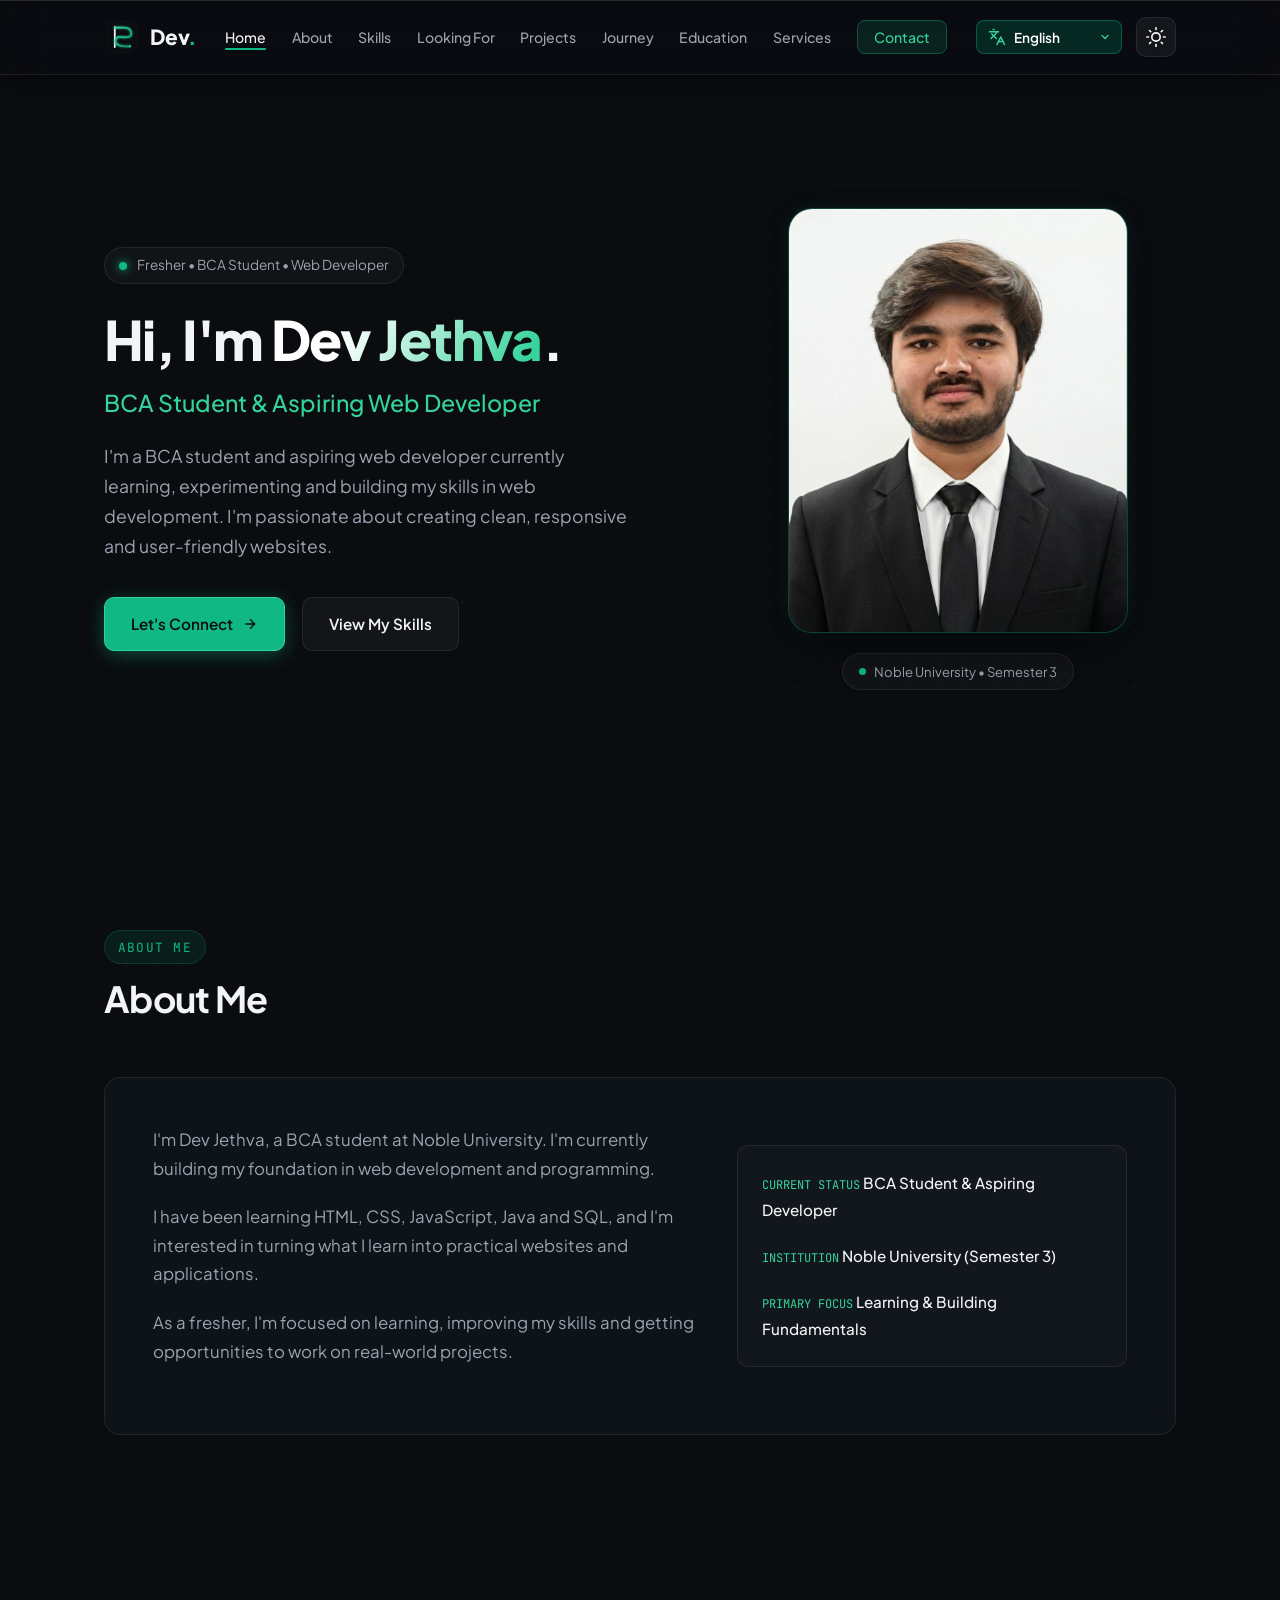
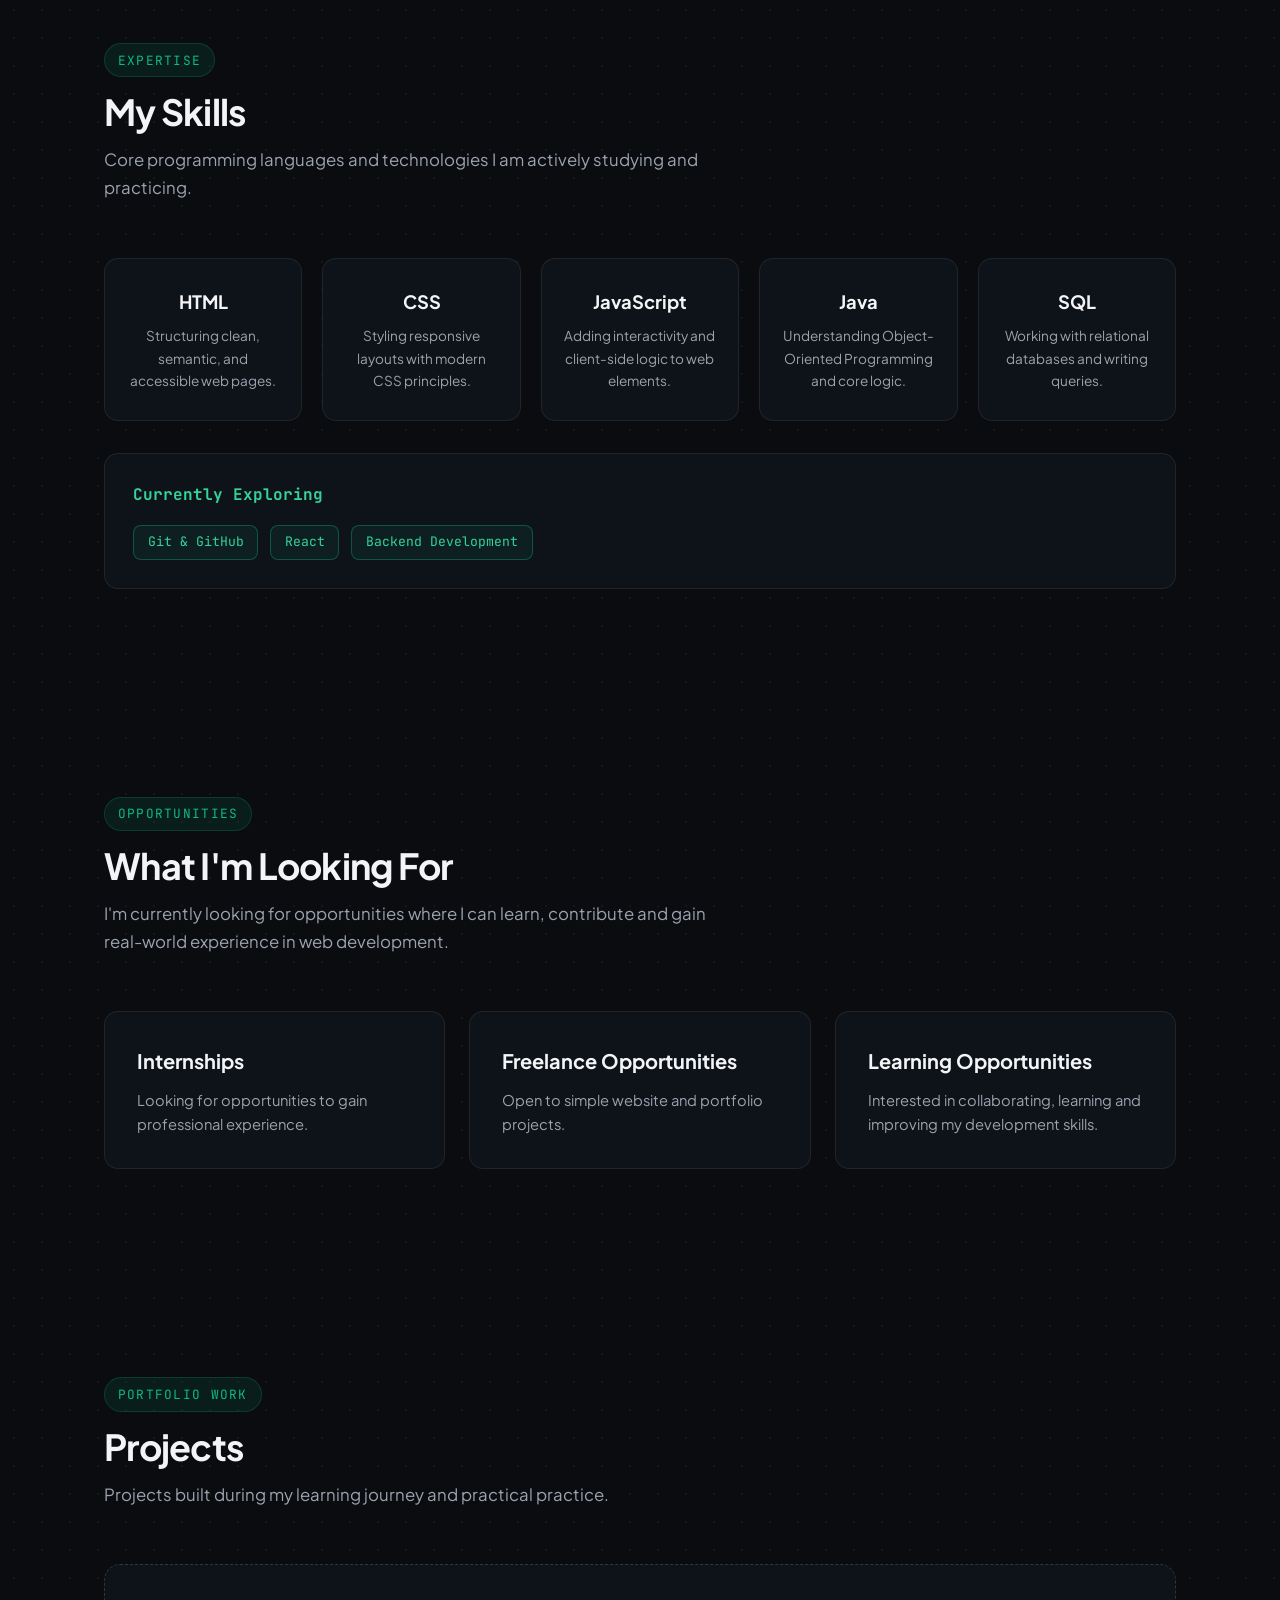
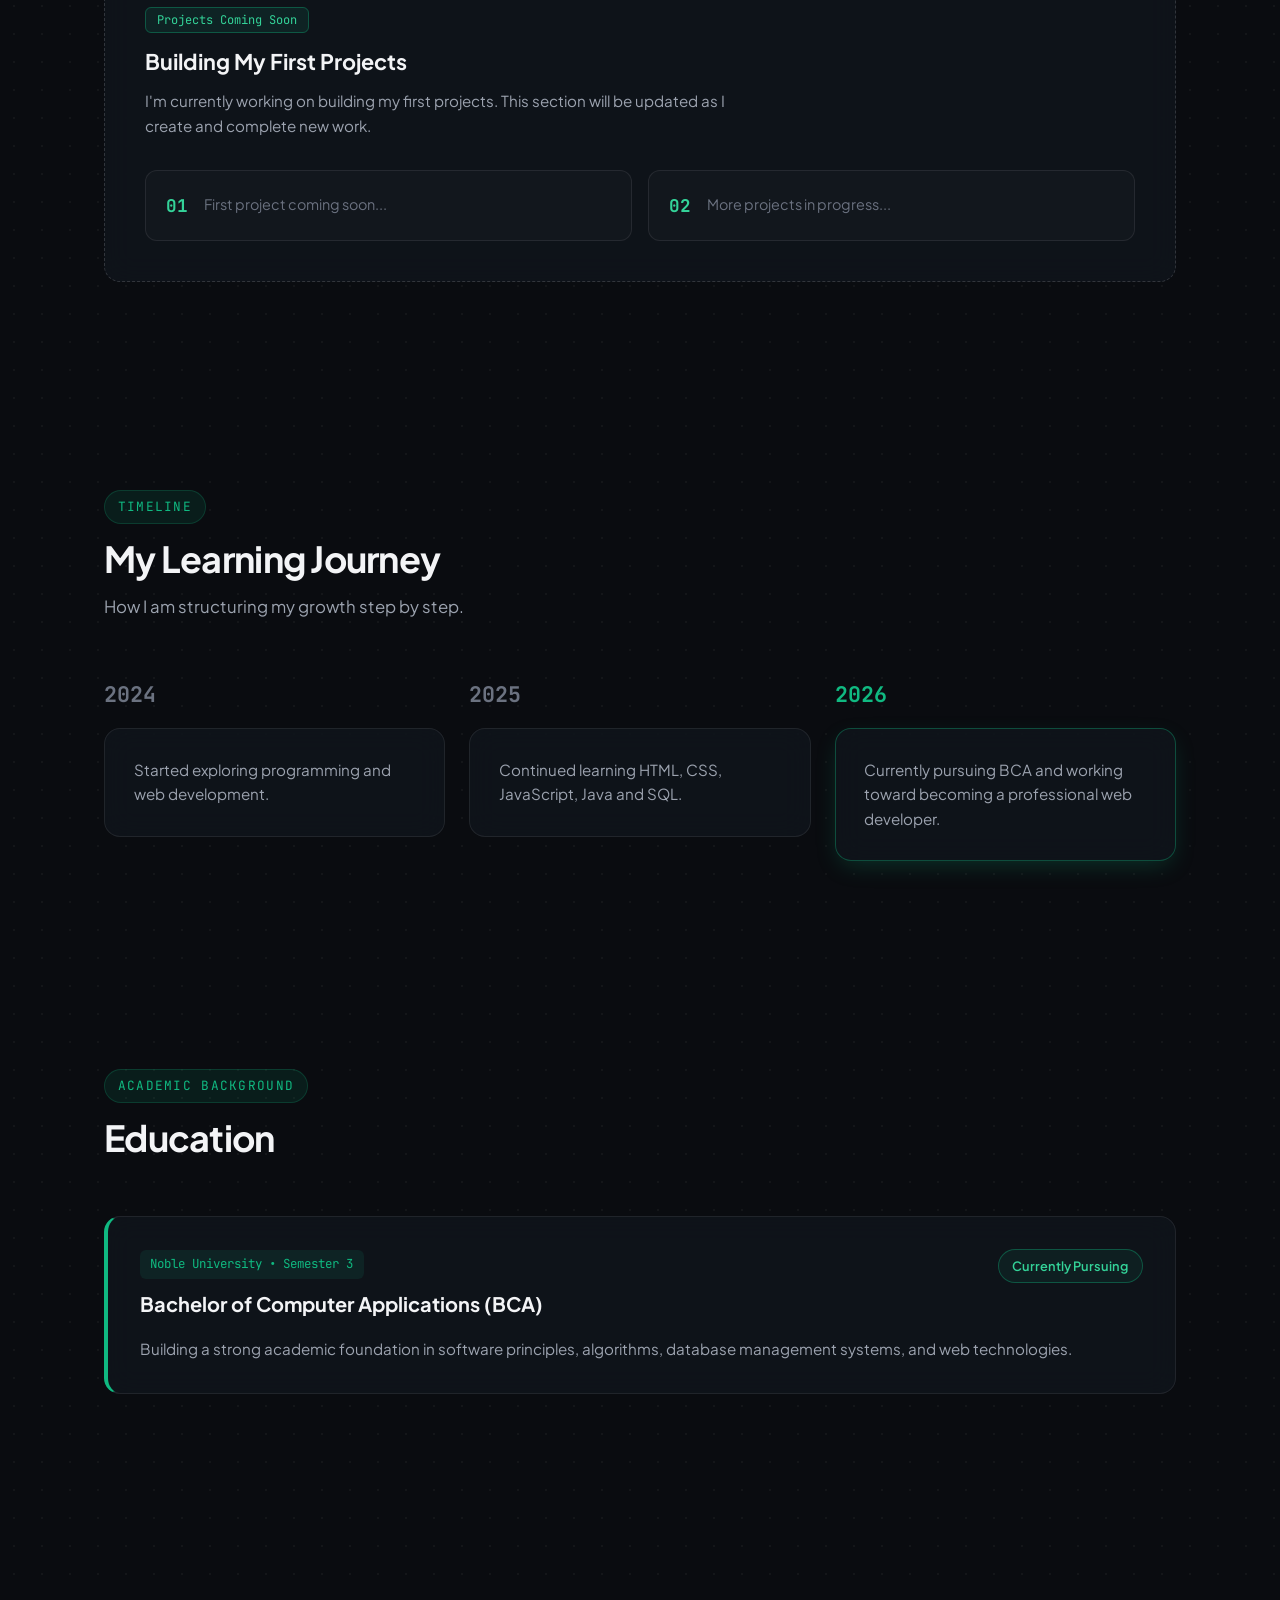
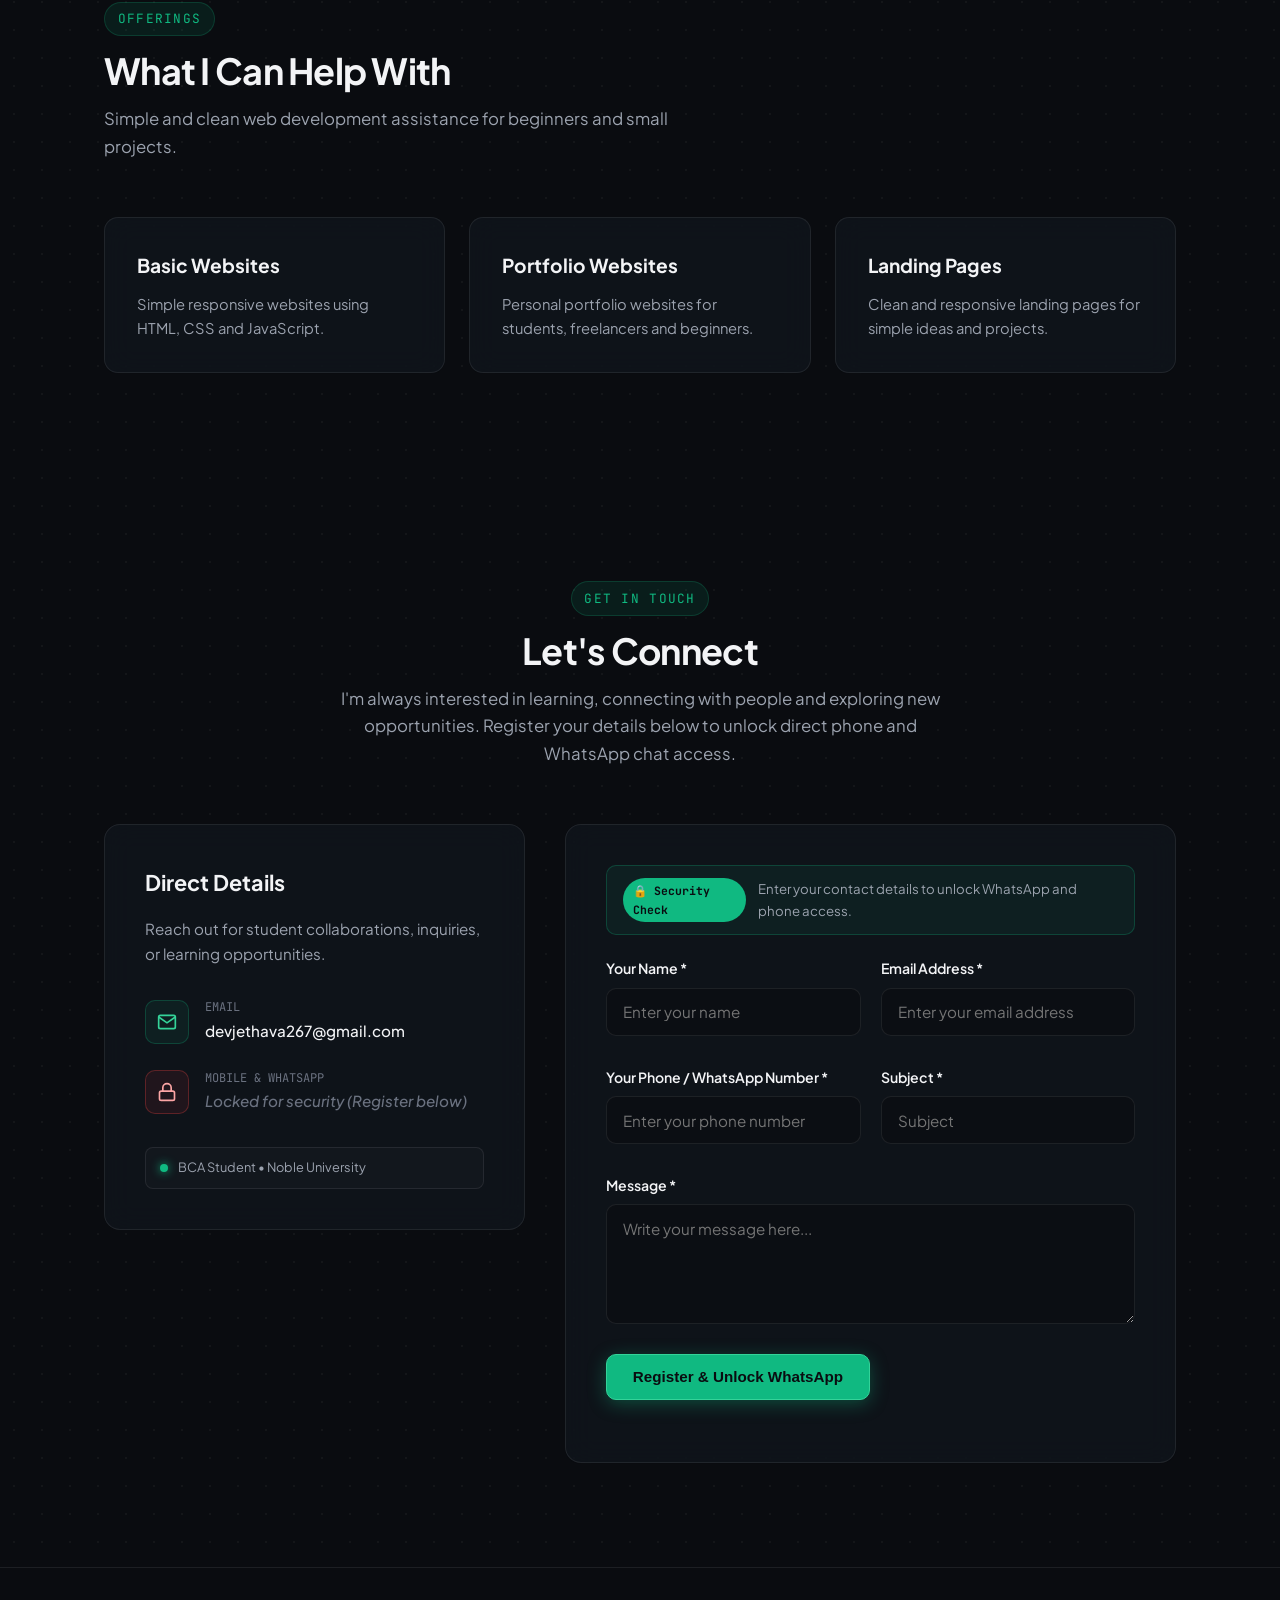
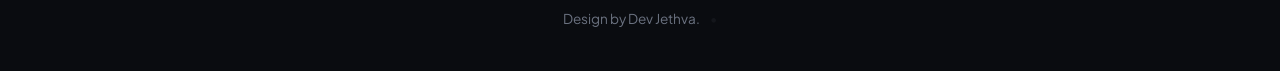
==== Personal_Portfolio/index.html @ 9036ebfb "Update index.html" ====
<!DOCTYPE html>
<html lang="en">

<head>
  <!-- Basic page settings and responsive mobile viewport -->
  <meta charset="UTF-8" />
  <meta name="viewport" content="width=device-width, initial-scale=1.0, viewport-fit=cover" />
  <title>Dev Jethva — BCA Student &amp; Aspiring Web Developer</title>
  <meta name="description" content="Portfolio of Dev Jethva, a BCA student and aspiring web developer currently learning and building modern web solutions." />

  <!-- Google Fonts setup -->
  <link rel="preconnect" href="https://fonts.googleapis.com" />
  <link rel="preconnect" href="https://fonts.gstatic.com" crossorigin />
  <link
    href="https://fonts.googleapis.com/css2?family=Plus+Jakarta+Sans:wght@300;400;500;600;700;800&family=JetBrains+Mono:wght@400;500&display=swap"
    rel="stylesheet" />

  <!-- Link to the main stylesheet -->
  <link rel="stylesheet" href="style.css" />
</head>

<body>

  <!-- Top scroll depth reading progress bar -->
  <div class="scroll-progress-bar"></div>

  <!-- Ambient background glow spheres -->
  <div class="glow-sphere glow-1" aria-hidden="true"></div>
  <div class="glow-sphere glow-2" aria-hidden="true"></div>

  <!-- =========================================================================
       NAVIGATION BAR
       ========================================================================= -->
  <header class="header" id="header">
    <div class="container nav-container">

      <!-- Brand Logo -->
      <a href="#hero" class="logo" aria-label="Dev Jethva Portfolio Home">
        <svg class="brand-logo-svg" width="36" height="36" viewBox="0 0 100 100" fill="none"
          xmlns="http://www.w3.org/2000/svg">
          <defs>
            <linearGradient id="neonEmerald1" x1="0%" y1="0%" x2="100%" y2="100%">
              <stop offset="0%" stop-color="#34D399" />
              <stop offset="100%" stop-color="#059669" />
            </linearGradient>
            <filter id="glow1" x="-20%" y="-20%" width="140%" height="140%">
              <feGaussianBlur stdDeviation="3" result="blur" />
              <feComposite in="SourceGraphic" in2="blur" operator="over" />
            </filter>
          </defs>
          <rect x="8" y="8" width="84" height="84" rx="20" fill="#0A0C10" stroke="rgba(255,255,255,0.06)"
            stroke-width="1.5" />
          <path d="M30 22V78" stroke="#F3F4F6" stroke-width="5" stroke-linecap="round" />
          <path d="M30 24H56C72 24 76 34 76 42C76 50 68 52 48 50C36 48 32 54 32 62C32 70 42 76 60 76H72"
            stroke="url(#neonEmerald1)" stroke-width="5" stroke-linecap="round" stroke-linejoin="round"
            filter="url(#glow1)" />
          <circle cx="72" cy="76" r="3" fill="#34D399" />
        </svg>
        <span class="logo-name">Dev<span class="dot">.</span></span>
      </a>

      <!-- Desktop & Mobile Navigation Links (Ordered to match page flow) -->
      <nav class="nav-menu" id="nav-menu" aria-label="Main Navigation">
        <ul class="nav-list">
          <li><a href="#hero" class="nav-link active" data-i18n="nav_home">Home</a></li>
          <li><a href="#about" class="nav-link" data-i18n="nav_about">About</a></li>
          <li><a href="#skills" class="nav-link" data-i18n="nav_skills">Skills</a></li>
          <li><a href="#looking" class="nav-link" data-i18n="nav_looking">Looking For</a></li>
          <li><a href="#projects" class="nav-link" data-i18n="nav_projects">Projects</a></li>
          <li><a href="#journey" class="nav-link" data-i18n="nav_journey">Journey</a></li>
          <li><a href="#education" class="nav-link" data-i18n="nav_education">Education</a></li>
          <li><a href="#services" class="nav-link" data-i18n="nav_services">Services</a></li>
          <li><a href="#contact" class="nav-link nav-link-cta" data-i18n="nav_contact">Contact</a></li>
        </ul>
      </nav>

      <!-- Right Action Controls (Language Selector, Theme Toggle, Mobile Hamburger) -->
      <div class="nav-actions">
        <div class="lang-selector-wrap">
          <span class="lang-icon" aria-hidden="true">
            <svg width="18" height="18" viewBox="0 0 24 24" fill="none" stroke="currentColor" stroke-width="2" stroke-linecap="round" stroke-linejoin="round">
              <path d="m5 8 6 6"></path>
              <path d="m4 14 6-6 2-3"></path>
              <path d="M2 5h12"></path>
              <path d="M7 2h1"></path>
              <path d="m22 22-5-10-5 10"></path>
              <path d="M14 18h6"></path>
            </svg>
          </span>
          <select id="lang-select" class="lang-dropdown" aria-label="Select Language">
            <option value="en" selected>English</option>
            <option value="hi">हिन्दी (HI)</option>
            <option value="gu">ગુજરાતી (GU)</option>
          </select>
        </div>

        <button id="theme-toggle" class="theme-toggle-btn" aria-label="Toggle light and dark theme">
          <svg class="sun-icon" width="20" height="20" viewBox="0 0 24 24" fill="none" stroke="currentColor"
            stroke-width="2" stroke-linecap="round" stroke-linejoin="round">
            <circle cx="12" cy="12" r="5"></circle>
            <line x1="12" y1="1" x2="12" y2="3"></line>
            <line x1="12" y1="21" x2="12" y2="23"></line>
            <line x1="4.22" y1="4.22" x2="5.64" y2="5.64"></line>
            <line x1="18.36" y1="18.36" x2="19.78" y2="19.78"></line>
            <line x1="1" y1="12" x2="3" y2="12"></line>
            <line x1="21" y1="12" x2="23" y2="12"></line>
            <line x1="4.22" y1="19.78" x2="5.64" y2="18.36"></line>
            <line x1="18.36" y1="5.64" x2="19.78" y2="4.22"></line>
          </svg>
          <svg class="moon-icon" width="20" height="20" viewBox="0 0 24 24" fill="none" stroke="currentColor"
            stroke-width="2" stroke-linecap="round" stroke-linejoin="round">
            <path d="M21 12.79A9 9 0 1 1 11.21 3 7 7 0 0 0 21 12.79z"></path>
          </svg>
        </button>

        <button class="hamburger" id="hamburger" aria-label="Toggle navigation menu" aria-expanded="false">
          <span class="bar"></span>
          <span class="bar"></span>
          <span class="bar"></span>
        </button>
      </div>

    </div>
  </header>

  <main>
    <!-- =======================================================================
         HERO SECTION
         ======================================================================= -->
    <section class="hero section" id="hero">
      <div class="container hero-grid">

        <div class="hero-content reveal">
          <div class="badge">
            <span class="badge-dot"></span> <span data-i18n="hero_badge">Fresher • BCA Student • Web Developer</span>
          </div>

          <h1 class="hero-title">
            <span data-i18n="hero_hi">Hi, I'm</span> <span class="gradient-text">Dev Jethva</span>.
          </h1>
          <h2 class="hero-subtitle" data-i18n="hero_subtitle">BCA Student &amp; Aspiring Web Developer</h2>
          <p class="hero-description" data-i18n="hero_desc">
            I'm a BCA student and aspiring web developer currently learning, experimenting and building my skills in web development. I'm passionate about creating clean, responsive and user-friendly websites.
          </p>

          <div class="hero-actions">
            <a href="#contact" class="btn btn-primary">
              <span data-i18n="hero_btn_connect">Let's Connect</span>
              <svg width="16" height="16" viewBox="0 0 24 24" fill="none" stroke="currentColor" stroke-width="2"
                aria-hidden="true">
                <path d="M5 12h14M12 5l7 7-7 7" />
              </svg>
            </a>
            <a href="#skills" class="btn btn-secondary" data-i18n="hero_btn_skills">View My Skills</a>
          </div>
        </div>

        <!-- Real Profile Photo Card -->
        <div class="hero-visual reveal">
          <div class="photo-placeholder-wrapper">
            <div class="photo-card">
              <img src="assets/profile_pic.jpg" alt="Dev Jethva Profile Photo" class="user-photo" />
              <div class="photo-overlay" aria-hidden="true"></div>
              <div class="corner-accents" aria-hidden="true">
                <span class="corner tl"></span>
                <span class="corner tr"></span>
                <span class="corner bl"></span>
                <span class="corner br"></span>
              </div>
            </div>

            <div class="status-chip">
              <span class="chip-dot"></span> <span data-i18n="hero_chip">Noble University • Semester 3</span>
            </div>
          </div>
        </div>

      </div>
    </section>

    <!-- =======================================================================
         ABOUT SECTION
         ======================================================================= -->
    <section class="about section" id="about">
      <div class="container">
        <div class="section-header reveal">
          <span class="section-tag" data-i18n="about_tag">About Me</span>
          <h2 class="section-title" data-i18n="about_title">About Me</h2>
        </div>

        <div class="about-card glass-panel reveal">
          <div class="about-text">
            <p data-i18n="about_p1">
              I'm Dev Jethva, a BCA student at <strong>Noble University</strong>. I'm currently building my foundation in web development and programming.
            </p>
            <p data-i18n="about_p2">
              I have been learning HTML, CSS, JavaScript, Java and SQL, and I'm interested in turning what I learn into practical websites and applications.
            </p>
            <p data-i18n="about_p3">
              As a fresher, I'm focused on learning, improving my skills and getting opportunities to work on real-world projects.
            </p>
          </div>

          <div class="about-meta">
            <div class="meta-item">
              <span class="meta-label" data-i18n="meta_status">Current Status</span>
              <span class="meta-value" data-i18n="meta_status_val">BCA Student &amp; Aspiring Developer</span>
            </div>
            <div class="meta-item">
              <span class="meta-label" data-i18n="meta_institution">Institution</span>
              <span class="meta-value">Noble University (Semester 3)</span>
            </div>
            <div class="meta-item">
              <span class="meta-label" data-i18n="meta_focus">Primary Focus</span>
              <span class="meta-value" data-i18n="meta_focus_val">Learning &amp; Building Fundamentals</span>
            </div>
          </div>
        </div>
      </div>
    </section>

    <!-- =======================================================================
         SKILLS SECTION
         ======================================================================= -->
    <section class="skills section" id="skills">
      <div class="container">
        <div class="section-header reveal">
          <span class="section-tag" data-i18n="skills_tag">Expertise</span>
          <h2 class="section-title" data-i18n="skills_title">My Skills</h2>
          <p class="section-subtitle" data-i18n="skills_subtitle">Core programming languages and technologies I am actively studying and practicing.</p>
        </div>

        <div class="skills-grid">
          <div class="skill-card glass-panel reveal">
            <h3 class="skill-name">HTML</h3>
            <p class="skill-desc" data-i18n="skill_html_desc">Structuring clean, semantic, and accessible web pages.</p>
          </div>

          <div class="skill-card glass-panel reveal">
            <h3 class="skill-name">CSS</h3>
            <p class="skill-desc" data-i18n="skill_css_desc">Styling responsive layouts with modern CSS principles.</p>
          </div>

          <div class="skill-card glass-panel reveal">
            <h3 class="skill-name">JavaScript</h3>
            <p class="skill-desc" data-i18n="skill_js_desc">Adding interactivity and client-side logic to web elements.</p>
          </div>

          <div class="skill-card glass-panel reveal">
            <h3 class="skill-name">Java</h3>
            <p class="skill-desc" data-i18n="skill_java_desc">Understanding Object-Oriented Programming and core logic.</p>
          </div>

          <div class="skill-card glass-panel reveal">
            <h3 class="skill-name">SQL</h3>
            <p class="skill-desc" data-i18n="skill_sql_desc">Working with relational databases and writing queries.</p>
          </div>
        </div>

        <div class="exploring-box glass-panel reveal">
          <h3 class="exploring-title" data-i18n="exploring_title">Currently Exploring</h3>
          <div class="exploring-tags">
            <span class="exploring-tag">Git &amp; GitHub</span>
            <span class="exploring-tag">React</span>
            <span class="exploring-tag" data-i18n="tag_backend">Backend Development</span>
          </div>
        </div>
      </div>
    </section>

    <!-- =======================================================================
         WHAT I'M LOOKING FOR SECTION
         ======================================================================= -->
    <section class="looking section" id="looking">
      <div class="container">
        <div class="section-header reveal">
          <span class="section-tag" data-i18n="looking_tag">Opportunities</span>
          <h2 class="section-title" data-i18n="looking_title">What I'm Looking For</h2>
          <p class="section-subtitle" data-i18n="looking_subtitle">I'm currently looking for opportunities where I can learn, contribute and gain real-world experience in web development.</p>
        </div>

        <div class="looking-grid">
          <div class="looking-card glass-panel reveal">
            <h3 class="looking-card-title" data-i18n="look1_title">Internships</h3>
            <p class="looking-card-desc" data-i18n="look1_desc">Looking for opportunities to gain professional experience.</p>
          </div>

          <div class="looking-card glass-panel reveal">
            <h3 class="looking-card-title" data-i18n="look2_title">Freelance Opportunities</h3>
            <p class="looking-card-desc" data-i18n="look2_desc">Open to simple website and portfolio projects.</p>
          </div>

          <div class="looking-card glass-panel reveal">
            <h3 class="looking-card-title" data-i18n="look3_title">Learning Opportunities</h3>
            <p class="looking-card-desc" data-i18n="look3_desc">Interested in collaborating, learning and improving my development skills.</p>
          </div>
        </div>
      </div>
    </section>

    <!-- =======================================================================
         PROJECTS SECTION (Dynamic Container + Empty State)
         ======================================================================= -->
    <section class="projects section" id="projects">
      <div class="container">
        <div class="section-header reveal">
          <span class="section-tag" data-i18n="projects_tag">Portfolio Work</span>
          <h2 class="section-title" data-i18n="projects_title">Projects</h2>
          <p class="section-subtitle" data-i18n="projects_subtitle">Projects built during my learning journey and practical practice.</p>
        </div>

        <!-- Dynamic container where admin-added projects will be injected automatically -->
        <div id="dynamic-projects-container" class="projects-grid"></div>

        <!-- Default attractive empty state when no projects are added yet -->
        <div id="projects-empty-state" class="empty-state-wrapper glass-panel reveal">
          <div class="empty-state-header">
            <span class="empty-badge" data-i18n="empty_badge">Projects Coming Soon</span>
            <h3 class="empty-title" data-i18n="empty_title">Building My First Projects</h3>
            <p class="empty-desc" data-i18n="empty_desc">
              I'm currently working on building my first projects. This section will be updated as I create and complete new work.
            </p>
          </div>

          <div class="empty-timeline-preview">
            <div class="empty-preview-card">
              <span class="preview-num">01</span>
              <span class="preview-text" data-i18n="preview_1">First project coming soon...</span>
            </div>
            <div class="empty-preview-card">
              <span class="preview-num">02</span>
              <span class="preview-text" data-i18n="preview_2">More projects in progress...</span>
            </div>
          </div>
        </div>
      </div>
    </section>

    <!-- =======================================================================
         LEARNING JOURNEY SECTION
         ======================================================================= -->
    <section class="journey section" id="journey">
      <div class="container">
        <div class="section-header reveal">
          <span class="section-tag" data-i18n="journey_tag">Timeline</span>
          <h2 class="section-title" data-i18n="journey_title">My Learning Journey</h2>
          <p class="section-subtitle" data-i18n="journey_subtitle">How I am structuring my growth step by step.</p>
        </div>

        <div class="journey-timeline">
          <div class="journey-step reveal">
            <div class="step-marker">
              <span class="step-year">2024</span>
            </div>
            <div class="step-content glass-panel">
              <p class="step-desc" data-i18n="j2024">Started exploring programming and web development.</p>
            </div>
          </div>

          <div class="journey-step reveal">
            <div class="step-marker">
              <span class="step-year">2025</span>
            </div>
            <div class="step-content glass-panel">
              <p class="step-desc" data-i18n="j2025">Continued learning HTML, CSS, JavaScript, Java and SQL.</p>
            </div>
          </div>

          <div class="journey-step reveal">
            <div class="step-marker active">
              <span class="step-year">2026</span>
            </div>
            <div class="step-content glass-panel active-step">
              <p class="step-desc" data-i18n="j2026">Currently pursuing BCA and working toward becoming a professional web developer.</p>
            </div>
          </div>
        </div>
      </div>
    </section>

    <!-- =======================================================================
         EDUCATION SECTION
         ======================================================================= -->
    <section class="education section" id="education">
      <div class="container">
        <div class="section-header reveal">
          <span class="section-tag" data-i18n="edu_tag">Academic Background</span>
          <h2 class="section-title" data-i18n="edu_title">Education</h2>
        </div>

        <div class="education-card glass-panel reveal">
          <div class="edu-top">
            <div>
              <span class="edu-term-tag" data-i18n="edu_term">Noble University &bull; Semester 3</span>
              <h3 class="edu-degree">Bachelor of Computer Applications (BCA)</h3>
            </div>
            <div class="edu-badge" data-i18n="edu_badge">Currently Pursuing</div>
          </div>
          <p class="edu-description" data-i18n="edu_desc">
            Building a strong academic foundation in software principles, algorithms, database management systems, and web technologies.
          </p>
        </div>
      </div>
    </section>

    <!-- =======================================================================
         SERVICES SECTION (What I Can Help With)
         ======================================================================= -->
    <section class="services section" id="services">
      <div class="container">
        <div class="section-header reveal">
          <span class="section-tag" data-i18n="services_tag">Offerings</span>
          <h2 class="section-title" data-i18n="services_title">What I Can Help With</h2>
          <p class="section-subtitle" data-i18n="services_subtitle">Simple and clean web development assistance for beginners and small projects.</p>
        </div>

        <div class="services-grid">
          <div class="service-card glass-panel reveal">
            <h3 class="service-title" data-i18n="serv1_title">Basic Websites</h3>
            <p class="service-desc" data-i18n="serv1_desc">Simple responsive websites using HTML, CSS and JavaScript.</p>
          </div>

          <div class="service-card glass-panel reveal">
            <h3 class="service-title" data-i18n="serv2_title">Portfolio Websites</h3>
            <p class="service-desc" data-i18n="serv2_desc">Personal portfolio websites for students, freelancers and beginners.</p>
          </div>

          <div class="service-card glass-panel reveal">
            <h3 class="service-title" data-i18n="serv3_title">Landing Pages</h3>
            <p class="service-desc" data-i18n="serv3_desc">Clean and responsive landing pages for simple ideas and projects.</p>
          </div>
        </div>
      </div>
    </section>

    <!-- =======================================================================
         CONTACT SECTION (Security Gate + WhatsApp Unlock)
         ======================================================================= -->
    <section class="contact section" id="contact">
      <div class="container">

        <div class="section-header text-center reveal">
          <span class="section-tag" data-i18n="contact_tag">Get In Touch</span>
          <h2 class="section-title" data-i18n="contact_title">Let's Connect</h2>
          <p class="section-subtitle center-sub" data-i18n="contact_subtitle">
            I'm always interested in learning, connecting with people and exploring new opportunities. Register your details below to unlock direct phone and WhatsApp chat access.
          </p>
        </div>

        <div class="contact-grid">

          <!-- Left Info Card -->
          <div class="contact-info-card glass-panel reveal">
            <h3 class="info-title" data-i18n="inquiry_title">Direct Details</h3>
            <p class="info-desc" data-i18n="inquiry_desc">
              Reach out for student collaborations, inquiries, or learning opportunities.
            </p>

            <div class="info-items">
              <div class="info-item">
                <div class="info-icon">
                  <svg width="20" height="20" viewBox="0 0 24 24" fill="none" stroke="currentColor" stroke-width="2">
                    <path d="M4 4h16c1.1 0 2 .9 2 2v12c0 1.1-.9 2-2 2H4c-1.1 0-2-.9-2-2V6c0-1.1.9-2 2-2z"></path>
                    <polyline points="22,6 12,13 2,6"></polyline>
                  </svg>
                </div>
                <div>
                  <span class="info-label" data-i18n="lbl_email_heading">Email</span>
                  <a href="https://mail.google.com/mail/?view=cm&fs=1&to=devjethava267@gmail.com&su=Portfolio%20Inquiry"
                    target="_blank" rel="noopener noreferrer" class="info-value">
                    devjethava267@gmail.com
                  </a>
                </div>
              </div>

              <div class="info-item" id="phone-locked-item">
                <div class="info-icon security-icon">
                  <svg width="20" height="20" viewBox="0 0 24 24" fill="none" stroke="currentColor" stroke-width="2"
                    aria-hidden="true">
                    <rect x="3" y="11" width="18" height="11" rx="2" ry="2"></rect>
                    <path d="M7 11V7a5 5 0 0 1 10 0v4"></path>
                  </svg>
                </div>
                <div>
                  <span class="info-label" data-i18n="lbl_mobile_wa">Mobile &amp; WhatsApp</span>
                  <span class="info-value security-locked-text" id="phone-display-val" data-i18n="val_locked_msg">
                    Locked for security (Register below)
                  </span>
                </div>
              </div>
            </div>

            <div class="status-note">
              <span class="badge-dot"></span> <span data-i18n="status_note">BCA Student • Noble University</span>
            </div>
          </div>

          <!-- Right Security Gate Form -->
          <div class="contact-form-wrapper glass-panel reveal">
            <form id="contact-form" class="contact-form" novalidate>
              <div class="security-banner">
                <span class="lock-pill" data-i18n="banner_lock">🔒 Security Check</span>
                <span data-i18n="banner_desc">Enter your contact details to unlock WhatsApp and phone access.</span>
              </div>

              <div class="form-row">
                <div class="form-group">
                  <label for="name" class="form-label" data-i18n="lbl_name">Your Name *</label>
                  <input type="text" id="name" name="name" class="form-input" placeholder="Enter your name" required />
                  <span class="error-msg" id="name-error"></span>
                </div>

                <div class="form-group">
                  <label for="email" class="form-label" data-i18n="lbl_email">Email Address *</label>
                  <input type="email" id="email" name="email" class="form-input" placeholder="Enter your email address"
                    required />
                  <span class="error-msg" id="email-error"></span>
                </div>
              </div>

              <div class="form-row">
                <div class="form-group">
                  <label for="phone" class="form-label" data-i18n="lbl_phone">Your Phone / WhatsApp Number *</label>
                  <input type="tel" id="phone" name="phone" class="form-input" placeholder="Enter your phone number"
                    required />
                  <span class="error-msg" id="phone-error"></span>
                </div>

                <div class="form-group">
                  <label for="subject" class="form-label" data-i18n="lbl_subject">Subject *</label>
                  <input type="text" id="subject" name="subject" class="form-input" placeholder="Subject" required />
                  <span class="error-msg" id="subject-error"></span>
                </div>
              </div>

              <div class="form-group">
                <label for="message" class="form-label" data-i18n="lbl_message">Message *</label>
                <textarea id="message" name="message" rows="4" class="form-input form-textarea"
                  placeholder="Write your message here..." required></textarea>
                <span class="error-msg" id="message-error"></span>
              </div>

              <div class="contact-action-buttons">
                <button type="submit" id="submit-btn" class="btn btn-primary btn-submit">
                  <span class="btn-text" data-i18n="btn_submit_unlock">Register &amp; Unlock WhatsApp</span>
                </button>
              </div>

              <div id="form-feedback" class="form-feedback" aria-live="polite"></div>
            </form>

            <!-- Unlocked Success Card Container -->
            <div id="unlocked-contact-box" class="unlocked-card" style="display: none;">
              <div class="unlocked-badge">
                <svg width="20" height="20" viewBox="0 0 24 24" fill="none" stroke="currentColor" stroke-width="2">
                  <path d="M22 11.08V12a10 10 0 1 1-5.93-9.14"></path>
                  <polyline points="22 4 12 14.01 9 11.01"></polyline>
                </svg>
                <span data-i18n="unlocked_access_badge">Access Granted</span>
              </div>
              <h3 data-i18n="unlocked_heading">You're Registered!</h3>
              <p data-i18n="unlocked_desc">Your inquiry is recorded. You can now connect directly with Dev Jethva:</p>

              <div class="unlocked-phone-display">
                <span class="phone-tag" data-i18n="unlocked_phone_tag">Direct Call:</span>
                <a href="tel:+919408031778" class="phone-link">+91 94080 31778</a>
              </div>

              <a id="whatsapp-direct-btn" href="#" target="_blank" rel="noopener noreferrer" class="btn-whatsapp">
                <svg width="22" height="22" viewBox="0 0 24 24" fill="currentColor">
                  <path
                    d="M12.031 6.172c-3.181 0-5.767 2.586-5.768 5.766-.001 1.298.38 2.27 1.019 3.287l-.582 2.128 2.182-.573c.978.58 1.911.928 3.145.929 3.178 0 5.767-2.587 5.768-5.766.001-3.187-2.575-5.77-5.764-5.771zm3.392 8.244c-.144.405-.837.774-1.17.824-.299.045-.677.063-1.092-.069-.252-.08-.575-.187-.988-.365-1.739-.751-2.874-2.502-2.961-2.617-.087-.116-.708-.94-.708-1.793s.448-1.273.607-1.446c.159-.173.346-.217.462-.217l.332.006c.106.005.249-.04.39.298.144.347.491 1.2.534 1.287.043.087.072.188.014.304-.058.116-.087.188-.173.289l-.26.304c-.087.086-.177.18-.076.354.101.174.449.741.964 1.201.662.591 1.221.774 1.394.86s.275.072.376-.044c.101-.116.433-.506.549-.68.116-.173.231-.145.39-.087s1.011.477 1.184.564.289.13.332.202c.045.072.045.419-.099.824zm-3.423-10.416c-4.406 0-7.994 3.587-7.995 7.996 0 1.411.369 2.788 1.069 4.004l-1.082 3.996 4.088-1.072c1.17.637 2.49 0.972 3.916.973 4.408 0 7.996-3.587 7.996-7.998 0-4.409-3.589-7.999-7.992-7.999z" />
                </svg>
                <span data-i18n="unlocked_btn_wa">WhatsApp Me</span>
              </a>
            </div>

          </div>

        </div>
      </div>
    </section>
  </main>

  <!-- Footer with centered minimalist design style -->
  <footer class="footer">
    <div class="container footer-content-centered">
      <p class="copyright">
        Design by Dev Jethva. <a href="/admin" style="color: inherit; text-decoration: none; opacity: 0.1; margin-left: 8px;" aria-label="Admin Panel">•</a>
      </p>
    </div>
  </footer>

  <!-- Main script file -->
  <script src="script.js"></script>
</body>

</html>
---- Personal_Portfolio/style.css ----
/* ==========================================================================
   CSS ROOT VARIABLES (DARK THEME DEFAULT)
   ========================================================================== */
:root {
  --bg-main: #0a0c10;
  --bg-secondary: #0e1217;
  --bg-card: rgba(18, 24, 32, 0.65);
  --bg-card-hover: rgba(26, 34, 46, 0.85);

  --header-bg: rgba(10, 12, 16, 0.4);
  --header-bg-elevated: rgba(10, 12, 16, 0.65);
  --header-border: rgba(255, 255, 255, 0.08);
  --header-border-elevated: rgba(255, 255, 255, 0.14);
  --header-highlight: inset 0 1px 0 rgba(255, 255, 255, 0.12);
  --header-shadow: 0 12px 32px -8px rgba(0, 0, 0, 0.5);

  --accent-primary: #10b981;
  --accent-bright: #34d399;
  --accent-glow: rgba(16, 185, 129, 0.25);
  --accent-border: rgba(16, 185, 129, 0.35);

  --color-error: #ef4444;
  --color-success: #10b981;

  --text-primary: #f3f4f6;
  --text-secondary: #9ca3af;
  --text-muted: #6b7280;

  --border-subtle: rgba(255, 255, 255, 0.08);
  --border-card: rgba(255, 255, 255, 0.05);

  --input-bg: rgba(10, 13, 18, 0.7);
  --input-bg-focus: rgba(14, 18, 24, 0.9);

  --font-main: 'Plus Jakarta Sans', system-ui, -apple-system, sans-serif;
  --font-mono: 'JetBrains Mono', monospace;

  --container-width: 1120px;
  --transition-fast: 0.2s ease;
  --transition-normal: 0.3s cubic-bezier(0.16, 1, 0.3, 1);
}

/* ==========================================================================
   LIGHT THEME OVERRIDES
   ========================================================================== */
[data-theme="light"] {
  --bg-main: #f8fafc;
  --bg-secondary: #f1f5f9;
  --bg-card: rgba(255, 255, 255, 0.82);
  --bg-card-hover: rgba(255, 255, 255, 0.96);

  --header-bg: rgba(248, 250, 252, 0.55);
  --header-bg-elevated: rgba(248, 250, 252, 0.75);
  --header-border: rgba(15, 23, 42, 0.06);
  --header-border-elevated: rgba(15, 23, 42, 0.12);
  --header-highlight: inset 0 1px 0 rgba(255, 255, 255, 0.85);
  --header-shadow: 0 10px 30px -10px rgba(15, 23, 42, 0.08);

  --accent-primary: #059669;
  --accent-bright: #10b981;
  --accent-glow: rgba(5, 150, 105, 0.2);
  --accent-border: rgba(5, 150, 105, 0.35);

  --text-primary: #0f172a;
  --text-secondary: #475569;
  --text-muted: #64748b;

  --border-subtle: rgba(15, 23, 42, 0.08);
  --border-card: rgba(15, 23, 42, 0.06);

  --input-bg: rgba(241, 245, 249, 0.85);
  --input-bg-focus: #ffffff;
}

[data-theme="light"] .glow-sphere {
  opacity: 0.22;
}

/* ==========================================================================
   GLOBAL RESETS & STYLING
   ========================================================================== */
*, *::before, *::after {
  margin: 0;
  padding: 0;
  box-sizing: border-box;
}

html {
  scroll-behavior: smooth;
  font-size: 16px;
  background-color: var(--bg-main);
  color: var(--text-primary);
  overflow-x: hidden;
  transition: background-color var(--transition-normal), color var(--transition-normal);
}

body {
  font-family: var(--font-main);
  background-color: var(--bg-main);
  color: var(--text-primary);
  line-height: 1.65;
  overflow-x: hidden;
  position: relative;
  -webkit-font-smoothing: antialiased;
  -moz-osx-font-smoothing: grayscale;
  background-image: radial-gradient(rgba(255, 255, 255, 0.04) 1px, transparent 1px);
  background-size: 28px 28px;
}

[data-theme="light"] body {
  background-image: radial-gradient(rgba(15, 23, 42, 0.035) 1px, transparent 1px);
}

::selection {
  background: var(--accent-primary);
  color: #fff;
}

a {
  color: inherit;
  text-decoration: none;
}

ul {
  list-style: none;
}

img, svg {
  max-width: 100%;
  height: auto;
  display: block;
}

/* Scroll Progress Track Indicator */
.scroll-progress-bar {
  position: fixed;
  top: 0;
  left: 0;
  height: 3px;
  width: 0%;
  background: linear-gradient(90deg, var(--accent-primary), var(--accent-bright));
  box-shadow: 0 0 10px var(--accent-primary);
  z-index: 2005;
  pointer-events: none;
  transition: width 0.08s ease-out;
}

/* Ambient Background Glows */
@keyframes floatGlow1 {
  0% { transform: translate(0, 0) scale(1); }
  33% { transform: translate(-35px, 45px) scale(1.08); }
  66% { transform: translate(30px, -25px) scale(0.94); }
  100% { transform: translate(0, 0) scale(1); }
}

@keyframes floatGlow2 {
  0% { transform: translate(0, 0) scale(1); }
  33% { transform: translate(45px, -35px) scale(0.92); }
  66% { transform: translate(-25px, 30px) scale(1.06); }
  100% { transform: translate(0, 0) scale(1); }
}

.glow-sphere {
  position: fixed;
  border-radius: 50%;
  pointer-events: none;
  z-index: -1;
  filter: blur(120px);
  opacity: 0.4;
  max-width: 90vw;
  max-height: 90vw;
  transition: opacity var(--transition-normal);
}

.glow-1 {
  width: 500px;
  height: 500px;
  top: -100px;
  right: -50px;
  background: radial-gradient(circle, rgba(16, 185, 129, 0.3), transparent 70%);
  animation: floatGlow1 18s ease-in-out infinite;
}

.glow-2 {
  width: 520px;
  height: 520px;
  bottom: 8%;
  left: -140px;
  background: radial-gradient(circle, rgba(16, 185, 129, 0.18), transparent 70%);
  animation: floatGlow2 22s ease-in-out infinite;
}

/* Layout Containers & Sections */
.container {
  width: 100%;
  max-width: var(--container-width);
  margin: 0 auto;
  padding: 0 1.5rem;
}

.section {
  padding: 6.5rem 0;
}

/* Glassmorphism Panel Styles */
.glass-panel {
  position: relative;
  isolation: isolate;
  overflow: hidden;
  background: var(--bg-card);
  backdrop-filter: blur(14px);
  -webkit-backdrop-filter: blur(14px);
  border: 1px solid var(--border-subtle);
  border-radius: 16px;
  transform-style: preserve-3d;
  transition: border-color var(--transition-normal), box-shadow var(--transition-normal), transform var(--transition-normal), background var(--transition-normal);
}

.glass-panel::before {
  content: '';
  position: absolute;
  inset: 0;
  background: radial-gradient(
    600px circle at var(--mouse-x, 50%) var(--mouse-y, 50%),
    rgba(16, 185, 129, 0.09),
    transparent 45%
  );
  opacity: 0;
  transition: opacity 0.4s ease;
  pointer-events: none;
  z-index: 0;
}

.glass-panel:hover::before {
  opacity: 1;
}

.glass-panel > * {
  position: relative;
  z-index: 1;
}

.glass-panel:hover {
  border-color: rgba(16, 185, 129, 0.35);
  box-shadow: 0 16px 36px -12px rgba(0, 0, 0, 0.3), 0 0 24px -4px var(--accent-glow);
}

.section-header {
  margin-bottom: 3.5rem;
}

.section-header.text-center {
  text-align: center;
}

.center-sub {
  margin-left: auto;
  margin-right: auto;
}

.section-tag {
  display: inline-block;
  font-family: var(--font-mono);
  font-size: 0.8rem;
  letter-spacing: 0.1em;
  text-transform: uppercase;
  color: var(--accent-primary);
  margin-bottom: 0.75rem;
  background: rgba(16, 185, 129, 0.1);
  padding: 0.35rem 0.8rem;
  border-radius: 999px;
  border: 1px solid rgba(16, 185, 129, 0.2);
}

.section-title {
  font-size: clamp(1.85rem, 3.5vw, 2.25rem);
  font-weight: 700;
  color: var(--text-primary);
  letter-spacing: -0.02em;
  line-height: 1.25;
}

.section-subtitle {
  font-size: clamp(0.95rem, 2vw, 1.05rem);
  color: var(--text-secondary);
  margin-top: 0.75rem;
  max-width: 620px;
}

/* Navigation Header Styles */
.header {
  position: fixed;
  top: 0;
  left: 0;
  width: 100%;
  z-index: 1000;
  background: var(--header-bg);
  backdrop-filter: blur(24px) saturate(180%);
  -webkit-backdrop-filter: blur(24px) saturate(180%);
  border-bottom: 1px solid var(--header-border);
  box-shadow: var(--header-highlight), var(--header-shadow);
  transition: background var(--transition-fast), border-bottom-color var(--transition-fast), box-shadow var(--transition-fast);
}

.header.elevated {
  background: var(--header-bg-elevated);
  border-bottom-color: var(--header-border-elevated);
}

.nav-container {
  display: flex;
  align-items: center;
  justify-content: space-between;
  height: 74px;
}

.logo {
  display: inline-flex;
  align-items: center;
  gap: 0.65rem;
  text-decoration: none;
  z-index: 1001;
  cursor: pointer;
  user-select: none;
}

.brand-logo-svg {
  display: block;
  flex-shrink: 0;
  transition: transform var(--transition-normal), filter var(--transition-normal);
}

.logo:hover .brand-logo-svg {
  transform: scale(1.08);
  filter: drop-shadow(0 0 10px var(--accent-glow));
}

.logo.spin-animation .brand-logo-svg {
  animation: logoSpin 0.65s cubic-bezier(0.34, 1.56, 0.64, 1);
}

@keyframes logoSpin {
  0% { transform: scale(1) rotate(0deg); }
  50% { transform: scale(1.25) rotate(180deg); filter: drop-shadow(0 0 16px var(--accent-bright)); }
  100% { transform: scale(1) rotate(360deg); }
}

.logo-name {
  font-size: 1.3rem;
  font-weight: 800;
  letter-spacing: -0.02em;
  color: var(--text-primary);
}

.logo-name .dot {
  color: var(--accent-primary);
}

.nav-list {
  display: flex;
  align-items: center;
  gap: 1.6rem;
}

.nav-link {
  font-size: 0.88rem;
  font-weight: 500;
  color: var(--text-secondary);
  transition: color var(--transition-fast);
  position: relative;
}

.nav-link:hover,
.nav-link.active {
  color: var(--text-primary);
}

.nav-link.active::after {
  content: '';
  position: absolute;
  bottom: -4px;
  left: 0;
  width: 100%;
  height: 2px;
  background: var(--accent-primary);
  border-radius: 2px;
}

.nav-link-cta {
  background: rgba(16, 185, 129, 0.12);
  color: var(--accent-bright) !important;
  border: 1px solid var(--accent-border);
  padding: 0.45rem 1rem;
  border-radius: 8px;
}

.nav-actions {
  display: flex;
  align-items: center;
  gap: 0.85rem;
  z-index: 1001;
}

/* Language selector styles */
.lang-selector-wrap {
  position: relative;
  display: inline-flex;
  align-items: center;
}

.lang-icon {
  position: absolute;
  left: 0.75rem;
  display: flex;
  align-items: center;
  justify-content: center;
  pointer-events: none;
  color: var(--accent-bright);
  z-index: 2;
}

.lang-dropdown {
  appearance: none;
  -webkit-appearance: none;
  background: rgba(6, 78, 59, 0.45);
  border: 1px solid rgba(16, 185, 129, 0.35);
  color: #ffffff;
  font-family: var(--font-main);
  font-size: 0.85rem;
  font-weight: 600;
  padding: 0.45rem 1.8rem 0.45rem 2.3rem;
  border-radius: 8px;
  cursor: pointer;
  outline: none;
  background-image: url("data:image/svg+xml,%3Csvg xmlns='http://www.w3.org/2000/svg' width='12' height='12' viewBox='0 0 24 24' fill='none' stroke='%2334D399' stroke-width='2.5' stroke-linecap='round' stroke-linejoin='round'%3E%3Cpolyline points='6 9 12 15 18 9'%3E%3C/polyline%3E%3C/svg%3E");
  background-repeat: no-repeat;
  background-position: right 0.65rem center;
}

/* Theme toggle button */
.theme-toggle-btn {
  background: rgba(255, 255, 255, 0.05);
  border: 1px solid var(--border-subtle);
  color: var(--text-primary);
  cursor: pointer;
  width: 40px;
  height: 40px;
  border-radius: 10px;
  display: flex;
  align-items: center;
  justify-content: center;
}

.theme-toggle-btn .sun-icon { display: block; }
.theme-toggle-btn .moon-icon { display: none; }
[data-theme="light"] .theme-toggle-btn .sun-icon { display: none; }
[data-theme="light"] .theme-toggle-btn .moon-icon { display: block; }

/* Mobile Menu Hamburger */
.hamburger {
  display: none;
  background: transparent;
  border: none;
  cursor: pointer;
  padding: 0.5rem;
}

.hamburger .bar {
  display: block;
  width: 22px;
  height: 2px;
  margin: 5px 0;
  background: var(--text-primary);
  transition: transform var(--transition-normal), opacity var(--transition-normal);
}

/* Hero Section Styles */
@keyframes shimmerGradient {
  0% { background-position: 0% 50%; }
  50% { background-position: 100% 50%; }
  100% { background-position: 0% 50%; }
}

.hero {
  padding-top: clamp(8rem, 15vw, 10.5rem);
  padding-bottom: 6rem;
  min-height: calc(100vh - 74px);
  display: flex;
  align-items: center;
}

.hero-grid {
  display: grid;
  grid-template-columns: 1.2fr 0.9fr;
  align-items: center;
  gap: clamp(2rem, 5vw, 3.5rem);
  width: 100%;
}

.badge {
  display: inline-flex;
  align-items: center;
  gap: 0.6rem;
  font-size: clamp(0.78rem, 1.8vw, 0.85rem);
  color: var(--text-secondary);
  background: rgba(255, 255, 255, 0.03);
  border: 1px solid var(--border-subtle);
  padding: 0.4rem 0.9rem;
  border-radius: 999px;
  margin-bottom: 1.5rem;
}

.badge-dot {
  width: 8px;
  height: 8px;
  background: var(--accent-primary);
  border-radius: 50%;
  box-shadow: 0 0 10px var(--accent-primary);
}

.hero-title {
  font-size: clamp(2.3rem, 5.5vw, 3.4rem);
  font-weight: 800;
  line-height: 1.15;
  letter-spacing: -0.03em;
  margin-bottom: 0.8rem;
}

.gradient-text {
  background: linear-gradient(120deg, #ffffff 15%, var(--accent-bright) 50%, #ffffff 85%);
  background-size: 200% auto;
  -webkit-background-clip: text;
  -webkit-text-fill-color: transparent;
  animation: shimmerGradient 7s linear infinite;
}

[data-theme="light"] .gradient-text {
  background: linear-gradient(120deg, #0f172a 15%, var(--accent-bright) 50%, #0f172a 85%);
  background-size: 200% auto;
  -webkit-background-clip: text;
  -webkit-text-fill-color: transparent;
}

.hero-subtitle {
  font-size: clamp(1.15rem, 2.5vw, 1.45rem);
  font-weight: 500;
  color: var(--accent-bright);
  margin-bottom: 1.25rem;
}

.hero-description {
  font-size: clamp(0.98rem, 2vw, 1.1rem);
  color: var(--text-secondary);
  line-height: 1.7;
  max-width: 530px;
  margin-bottom: 2.2rem;
}

.hero-actions {
  display: flex;
  align-items: center;
  flex-wrap: wrap;
  gap: 1.1rem;
}

.btn {
  position: relative;
  overflow: hidden;
  display: inline-flex;
  align-items: center;
  justify-content: center;
  gap: 0.6rem;
  font-size: 0.95rem;
  font-weight: 600;
  padding: 0.85rem 1.6rem;
  border-radius: 10px;
  cursor: pointer;
  transition: transform 0.25s cubic-bezier(0.2, 0.8, 0.2, 1), box-shadow 0.25s ease;
  white-space: nowrap;
}

.btn-primary {
  background: var(--accent-primary);
  color: #0a0c10;
  border: 1px solid var(--accent-bright);
  box-shadow: 0 4px 18px rgba(16, 185, 129, 0.35);
}

.btn-primary:hover {
  background: var(--accent-bright);
  transform: translateY(-2px);
}

.btn-secondary {
  background: rgba(255, 255, 255, 0.04);
  color: var(--text-primary);
  border: 1px solid var(--border-subtle);
}

.btn-secondary:hover {
  background: rgba(255, 255, 255, 0.08);
  transform: translateY(-2px);
}

/* Photo Placeholder Box */
.photo-placeholder-wrapper {
  display: flex;
  flex-direction: column;
  align-items: center;
  gap: 1.25rem;
  width: 100%;
}

.photo-card {
  position: relative;
  width: 100%;
  max-width: 340px;
  aspect-ratio: 4 / 5;
  border-radius: 24px;
  overflow: hidden;
  background: var(--bg-card);
  border: 1px solid rgba(16, 185, 129, 0.3);
  box-shadow: 0 20px 45px -15px rgba(0, 0, 0, 0.7), 0 0 25px -8px var(--accent-glow);
  display: flex;
  align-items: center;
  justify-content: center;
}

.photo-placeholder-content {
  display: flex;
  flex-direction: column;
  align-items: center;
  gap: 0.75rem;
  color: var(--text-muted);
  font-family: var(--font-mono);
  font-size: 0.85rem;
  text-align: center;
  padding: 1.5rem;
}

.status-chip {
  display: inline-flex;
  align-items: center;
  gap: 0.5rem;
  font-size: 0.82rem;
  color: var(--text-secondary);
  background: rgba(255, 255, 255, 0.03);
  padding: 0.4rem 1rem;
  border-radius: 999px;
  border: 1px solid var(--border-subtle);
}

.chip-dot {
  width: 7px;
  height: 7px;
  border-radius: 50%;
  background: var(--accent-primary);
}

/* About Section Styles */
.about-card {
  padding: clamp(1.75rem, 4vw, 3rem);
  display: grid;
  grid-template-columns: 1.4fr 1fr;
  gap: clamp(1.75rem, 3vw, 3rem);
  align-items: center;
}

.about-text p {
  color: var(--text-secondary);
  font-size: clamp(0.95rem, 1.8vw, 1.05rem);
  margin-bottom: 1.25rem;
  line-height: 1.7;
}

.about-text p strong {
  color: var(--text-primary);
  font-weight: 600;
}

.about-meta {
  display: flex;
  flex-direction: column;
  gap: 1.25rem;
  background: rgba(255, 255, 255, 0.02);
  border: 1px solid var(--border-subtle);
  padding: 1.5rem;
  border-radius: 12px;
}

.meta-label {
  font-family: var(--font-mono);
  font-size: 0.75rem;
  color: var(--accent-bright);
  text-transform: uppercase;
}

.meta-value {
  font-size: 0.95rem;
  font-weight: 500;
  color: var(--text-primary);
}

/* Skills Section Styles */
.skills-grid {
  display: grid;
  grid-template-columns: repeat(auto-fit, minmax(180px, 1fr));
  gap: 1.25rem;
  margin-bottom: 2rem;
}

.skill-card {
  padding: 1.75rem 1.25rem;
  border-radius: 14px;
  text-align: center;
}

.skill-name {
  font-size: 1.15rem;
  font-weight: 700;
  margin-bottom: 0.5rem;
  color: var(--text-primary);
}

.skill-desc {
  font-size: 0.85rem;
  color: var(--text-secondary);
}

.exploring-box {
  padding: 1.75rem;
  border-radius: 14px;
  display: flex;
  flex-direction: column;
  gap: 1rem;
}

.exploring-title {
  font-size: 1rem;
  font-weight: 700;
  color: var(--accent-bright);
  font-family: var(--font-mono);
}

.exploring-tags {
  display: flex;
  flex-wrap: wrap;
  gap: 0.75rem;
}

.exploring-tag {
  font-family: var(--font-mono);
  font-size: 0.82rem;
  background: rgba(16, 185, 129, 0.08);
  border: 1px solid var(--accent-border);
  color: var(--accent-bright);
  padding: 0.35rem 0.85rem;
  border-radius: 8px;
}

/* What I'm Looking For Section */
.looking-grid {
  display: grid;
  grid-template-columns: repeat(auto-fit, minmax(280px, 1fr));
  gap: 1.5rem;
}

.looking-card {
  padding: 2rem;
  border-radius: 14px;
}

.looking-card-title {
  font-size: 1.25rem;
  font-weight: 700;
  margin-bottom: 0.75rem;
  color: var(--text-primary);
}

.looking-card-desc {
  font-size: 0.92rem;
  color: var(--text-secondary);
  line-height: 1.6;
}

/* Projects Empty State Styles */
.empty-state-wrapper {
  padding: 2.5rem;
  border-style: dashed;
  border-color: rgba(255, 255, 255, 0.15);
  border-radius: 16px;
  display: flex;
  flex-direction: column;
  gap: 2rem;
}

.empty-badge {
  font-family: var(--font-mono);
  font-size: 0.75rem;
  color: var(--accent-bright);
  background: rgba(16, 185, 129, 0.1);
  padding: 0.25rem 0.7rem;
  border-radius: 6px;
  border: 1px solid var(--accent-border);
}

.empty-title {
  font-size: 1.35rem;
  font-weight: 700;
  margin-top: 0.75rem;
  margin-bottom: 0.5rem;
}

.empty-desc {
  color: var(--text-secondary);
  font-size: 0.95rem;
  max-width: 600px;
}

.empty-timeline-preview {
  display: grid;
  grid-template-columns: repeat(auto-fit, minmax(240px, 1fr));
  gap: 1rem;
}

.empty-preview-card {
  background: rgba(255, 255, 255, 0.02);
  border: 1px solid var(--border-subtle);
  padding: 1.25rem;
  border-radius: 12px;
  display: flex;
  align-items: center;
  gap: 1rem;
}

.preview-num {
  font-family: var(--font-mono);
  font-size: 1.1rem;
  font-weight: 700;
  color: var(--accent-bright);
}

.preview-text {
  font-size: 0.9rem;
  color: var(--text-muted);
}

/* Learning Journey Timeline */
.journey-timeline {
  display: grid;
  grid-template-columns: repeat(3, 1fr);
  gap: 1.5rem;
}

.step-marker {
  margin-bottom: 1rem;
}

.step-year {
  font-family: var(--font-mono);
  font-size: 1.35rem;
  font-weight: 700;
  color: var(--text-muted);
}

.step-marker.active .step-year {
  color: var(--accent-primary);
}

.step-content {
  padding: 1.8rem;
}

.step-desc {
  font-size: 0.95rem;
  color: var(--text-secondary);
  line-height: 1.6;
}

.active-step {
  border-color: var(--accent-border);
  box-shadow: 0 8px 24px -6px var(--accent-glow);
}

/* Education Section Styles */
.education-card {
  padding: 2rem;
  border-left: 4px solid var(--accent-primary);
}

.edu-top {
  display: flex;
  justify-content: space-between;
  align-items: flex-start;
  margin-bottom: 1rem;
  flex-wrap: wrap;
  gap: 1rem;
}

.edu-term-tag {
  font-family: var(--font-mono);
  font-size: 0.78rem;
  color: var(--accent-primary);
  background: rgba(16, 185, 129, 0.1);
  padding: 0.25rem 0.65rem;
  border-radius: 6px;
  display: inline-block;
  margin-bottom: 0.5rem;
}

.edu-degree {
  font-size: 1.25rem;
  font-weight: 700;
}

.edu-badge {
  font-size: 0.8rem;
  font-weight: 600;
  color: var(--accent-bright);
  border: 1px solid var(--accent-border);
  padding: 0.35rem 0.85rem;
  border-radius: 999px;
  background: rgba(16, 185, 129, 0.08);
}

.edu-description {
  color: var(--text-secondary);
  font-size: 0.95rem;
}

/* Services Section Styles */
.services-grid {
  display: grid;
  grid-template-columns: repeat(auto-fit, minmax(260px, 1fr));
  gap: 1.5rem;
}

.service-card {
  padding: 2rem;
  border-radius: 14px;
}

.service-title {
  font-size: 1.2rem;
  font-weight: 700;
  margin-bottom: 0.75rem;
}

.service-desc {
  font-size: 0.92rem;
  color: var(--text-secondary);
  line-height: 1.6;
}

/* Contact Section & Security Gate */
.contact-grid {
  display: grid;
  grid-template-columns: 1fr 1.45fr;
  gap: 2.5rem;
  align-items: start;
}

.contact-info-card {
  padding: 2.5rem;
  display: flex;
  flex-direction: column;
  gap: 2rem;
}

.info-title {
  font-size: 1.35rem;
  font-weight: 700;
}

.info-desc {
  font-size: 0.95rem;
  color: var(--text-secondary);
  margin-top: -1rem;
}

.info-items {
  display: flex;
  flex-direction: column;
  gap: 1.5rem;
}

.info-item {
  display: flex;
  align-items: center;
  gap: 1rem;
}

.info-icon {
  width: 44px;
  height: 44px;
  border-radius: 10px;
  background: rgba(16, 185, 129, 0.08);
  border: 1px solid rgba(16, 185, 129, 0.25);
  display: flex;
  align-items: center;
  justify-content: center;
  color: var(--accent-bright);
}

.info-label {
  display: block;
  font-size: 0.75rem;
  font-family: var(--font-mono);
  color: var(--text-muted);
  text-transform: uppercase;
}

.info-value {
  font-size: 0.95rem;
  font-weight: 500;
  color: var(--text-primary);
}

a.info-value:hover { color: var(--accent-bright); }

.status-note {
  display: inline-flex;
  align-items: center;
  gap: 0.6rem;
  font-size: 0.8rem;
  color: var(--text-secondary);
  background: rgba(255, 255, 255, 0.02);
  border: 1px solid var(--border-subtle);
  padding: 0.6rem 0.9rem;
  border-radius: 8px;
}

.contact-form-wrapper {
  padding: 2.5rem;
}

.contact-form {
  display: flex;
  flex-direction: column;
  gap: 1.4rem;
}

.form-row {
  display: grid;
  grid-template-columns: 1fr 1fr;
  gap: 1.25rem;
}

.form-group {
  display: flex;
  flex-direction: column;
  gap: 0.45rem;
}

.form-label {
  font-size: 0.88rem;
  font-weight: 600;
}

.form-input {
  width: 100%;
  background: var(--input-bg);
  border: 1px solid var(--border-subtle);
  border-radius: 10px;
  padding: 0.85rem 1rem;
  font-family: var(--font-main);
  font-size: 0.95rem;
  color: var(--text-primary);
  outline: none;
}

.form-input:focus {
  border-color: var(--accent-primary);
  box-shadow: 0 0 0 3px rgba(16, 185, 129, 0.15);
}

.form-textarea {
  resize: vertical;
  min-height: 120px;
}

.error-msg {
  font-size: 0.76rem;
  color: var(--color-error);
}

.security-banner {
  display: flex;
  align-items: center;
  gap: 0.75rem;
  background: rgba(16, 185, 129, 0.08);
  border: 1px solid rgba(16, 185, 129, 0.25);
  padding: 0.75rem 1rem;
  border-radius: 10px;
  font-size: 0.83rem;
  color: var(--text-secondary);
}

.lock-pill {
  font-family: var(--font-mono);
  font-size: 0.72rem;
  background: var(--accent-primary);
  color: #0a0c10;
  padding: 0.2rem 0.6rem;
  border-radius: 999px;
  font-weight: 700;
}

.security-icon {
  border-color: rgba(239, 68, 68, 0.3) !important;
  color: #fca5a5 !important;
  background: rgba(239, 68, 68, 0.08) !important;
}

.security-icon.unlocked {
  border-color: var(--accent-border) !important;
  color: var(--accent-bright) !important;
  background: rgba(16, 185, 129, 0.12) !important;
}

.security-locked-text {
  font-style: italic;
  color: var(--text-muted) !important;
}

.unlocked-card {
  text-align: center;
  display: flex;
  flex-direction: column;
  align-items: center;
  gap: 1rem;
}

.unlocked-badge {
  display: inline-flex;
  align-items: center;
  gap: 0.5rem;
  color: var(--accent-bright);
  font-family: var(--font-mono);
  font-size: 0.85rem;
  font-weight: 700;
  background: rgba(16, 185, 129, 0.12);
  border: 1px solid var(--accent-border);
  padding: 0.4rem 0.9rem;
  border-radius: 999px;
}

.unlocked-phone-display {
  display: flex;
  align-items: center;
  gap: 0.6rem;
  font-family: var(--font-mono);
  font-size: 1.05rem;
  background: var(--input-bg);
  padding: 0.6rem 1.2rem;
  border-radius: 8px;
  border: 1px solid var(--border-card);
}

.phone-link {
  color: var(--accent-bright);
  font-weight: 700;
}

.btn-whatsapp {
  display: inline-flex;
  align-items: center;
  justify-content: center;
  gap: 0.75rem;
  background: #25D366;
  color: #072e15 !important;
  font-weight: 700;
  font-size: 1rem;
  padding: 0.95rem 1.8rem;
  border-radius: 12px;
  width: 100%;
  max-width: 360px;
}

/* Footer Styles */
.footer {
  border-top: 1px solid var(--border-subtle);
  padding: 2.5rem 0;
  background: var(--bg-main);
}

.footer-content-centered {
  display: flex;
  justify-content: center;
  align-items: center;
  text-align: center;
}

.copyright {
  font-size: 0.85rem;
  color: var(--text-muted);
}

/* Scroll reveal animations */
.reveal {
  opacity: 0;
  transform: translateY(24px);
  transition: opacity 0.7s cubic-bezier(0.16, 1, 0.3, 1), transform 0.7s cubic-bezier(0.16, 1, 0.3, 1);
}

.reveal.active {
  opacity: 1;
  transform: translateY(0);
}

/* Media Queries for Responsiveness */
@media (max-width: 992px) {
  .hero-grid { grid-template-columns: 1fr; text-align: center; }
  .hero-description { margin: 0 auto 2.2rem; }
  .hero-actions { justify-content: center; }
  .about-card { grid-template-columns: 1fr; }
  .journey-timeline { grid-template-columns: 1fr; }
  .contact-grid { grid-template-columns: 1fr; }
}

@media (max-width: 768px) {
  .hamburger { display: block; }
  .nav-menu {
    position: fixed;
    top: 74px;
    left: -100%;
    width: 100%;
    height: calc(100vh - 74px);
    background: rgba(10, 12, 16, 0.98);
    backdrop-filter: blur(20px);
    transition: left var(--transition-normal);
    display: flex;
    align-items: center;
    justify-content: center;
  }
  .nav-menu.active { left: 0; }
  .nav-list { flex-direction: column; gap: 1.5rem; text-align: center; }
  .form-row { grid-template-columns: 1fr; }
}
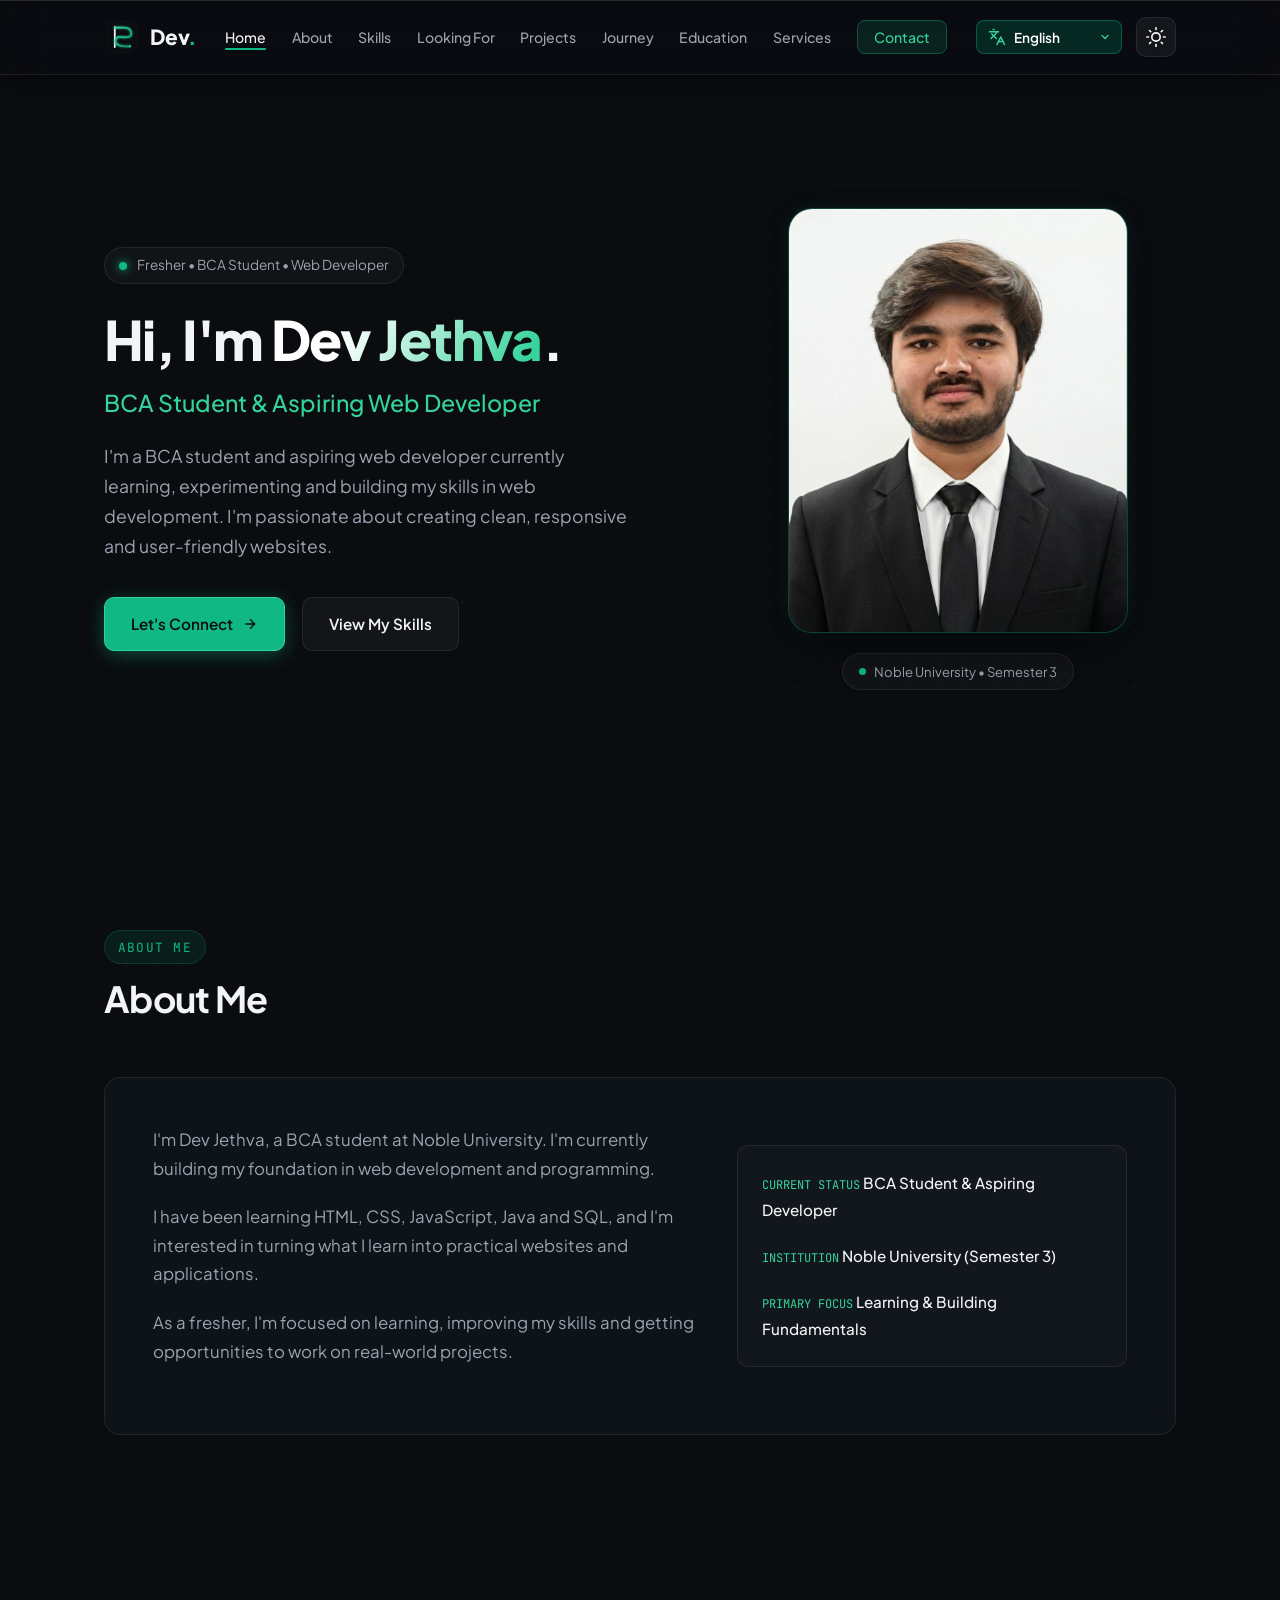
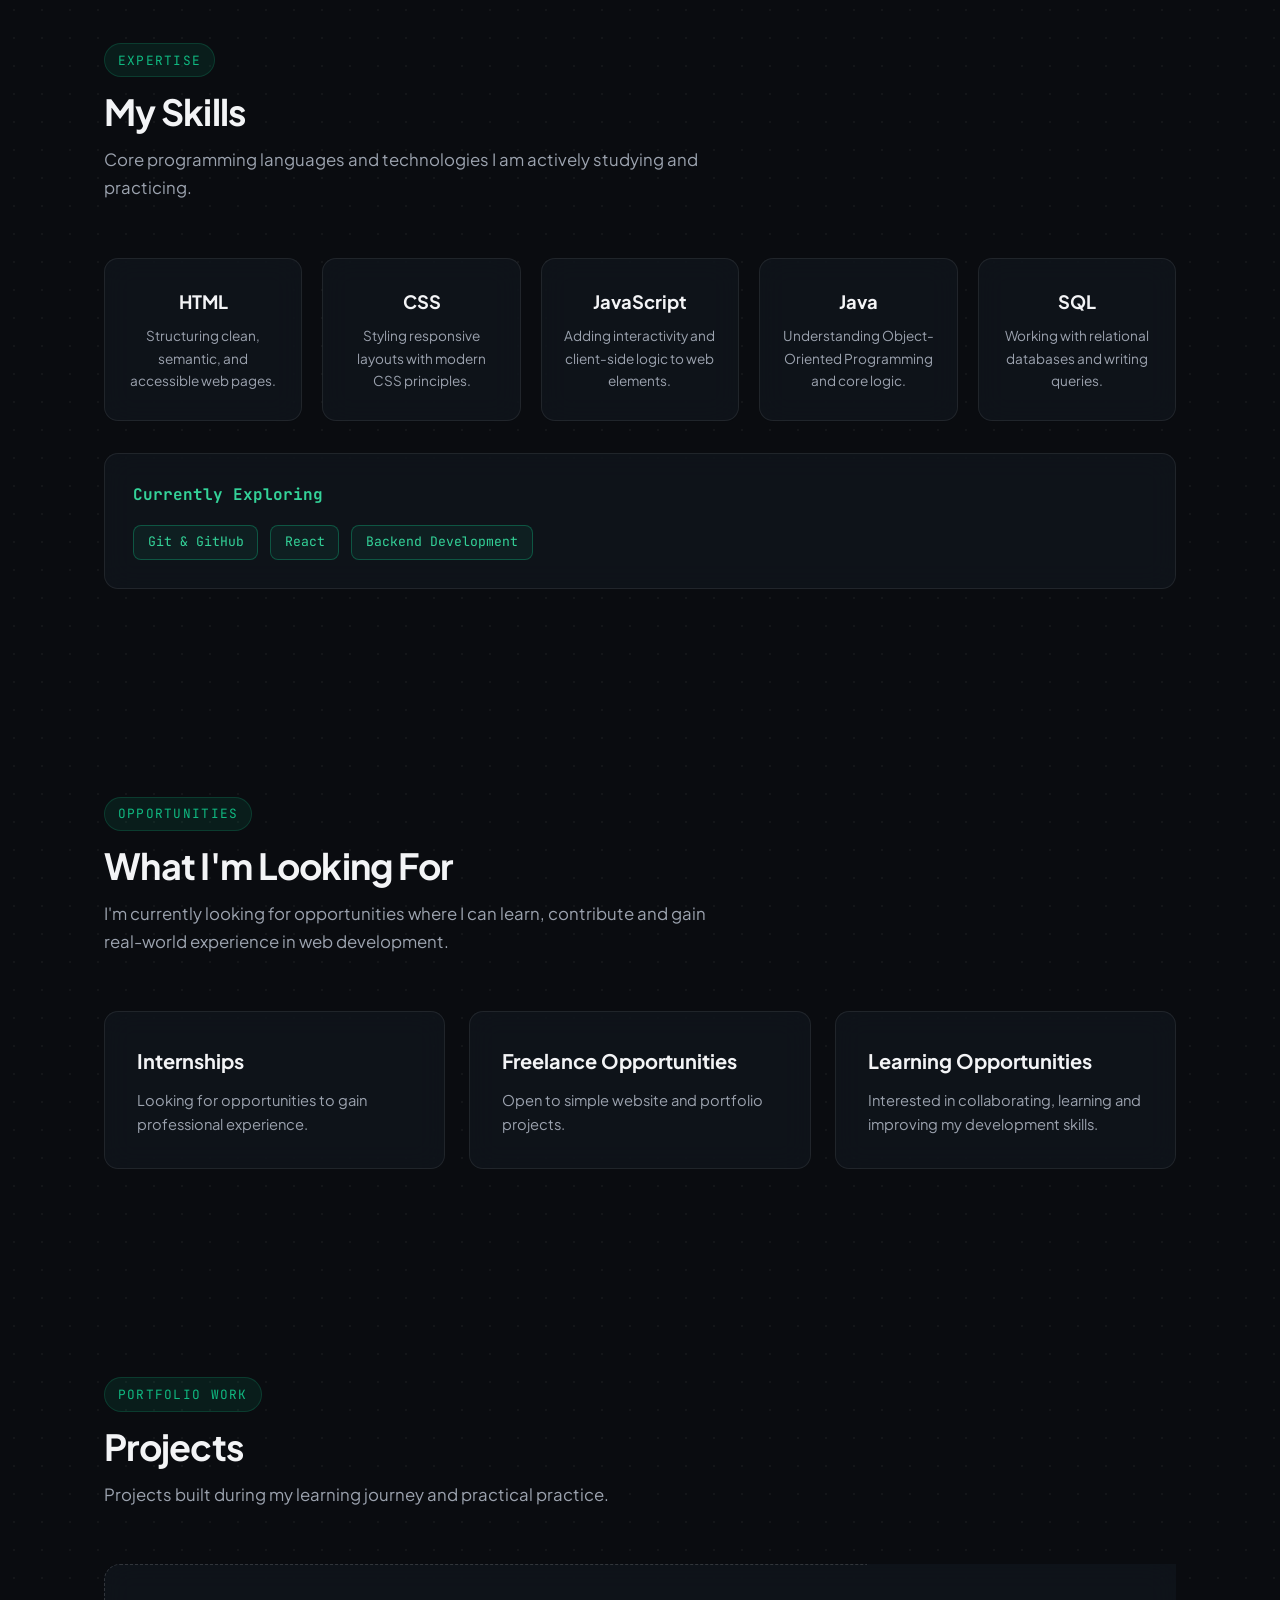
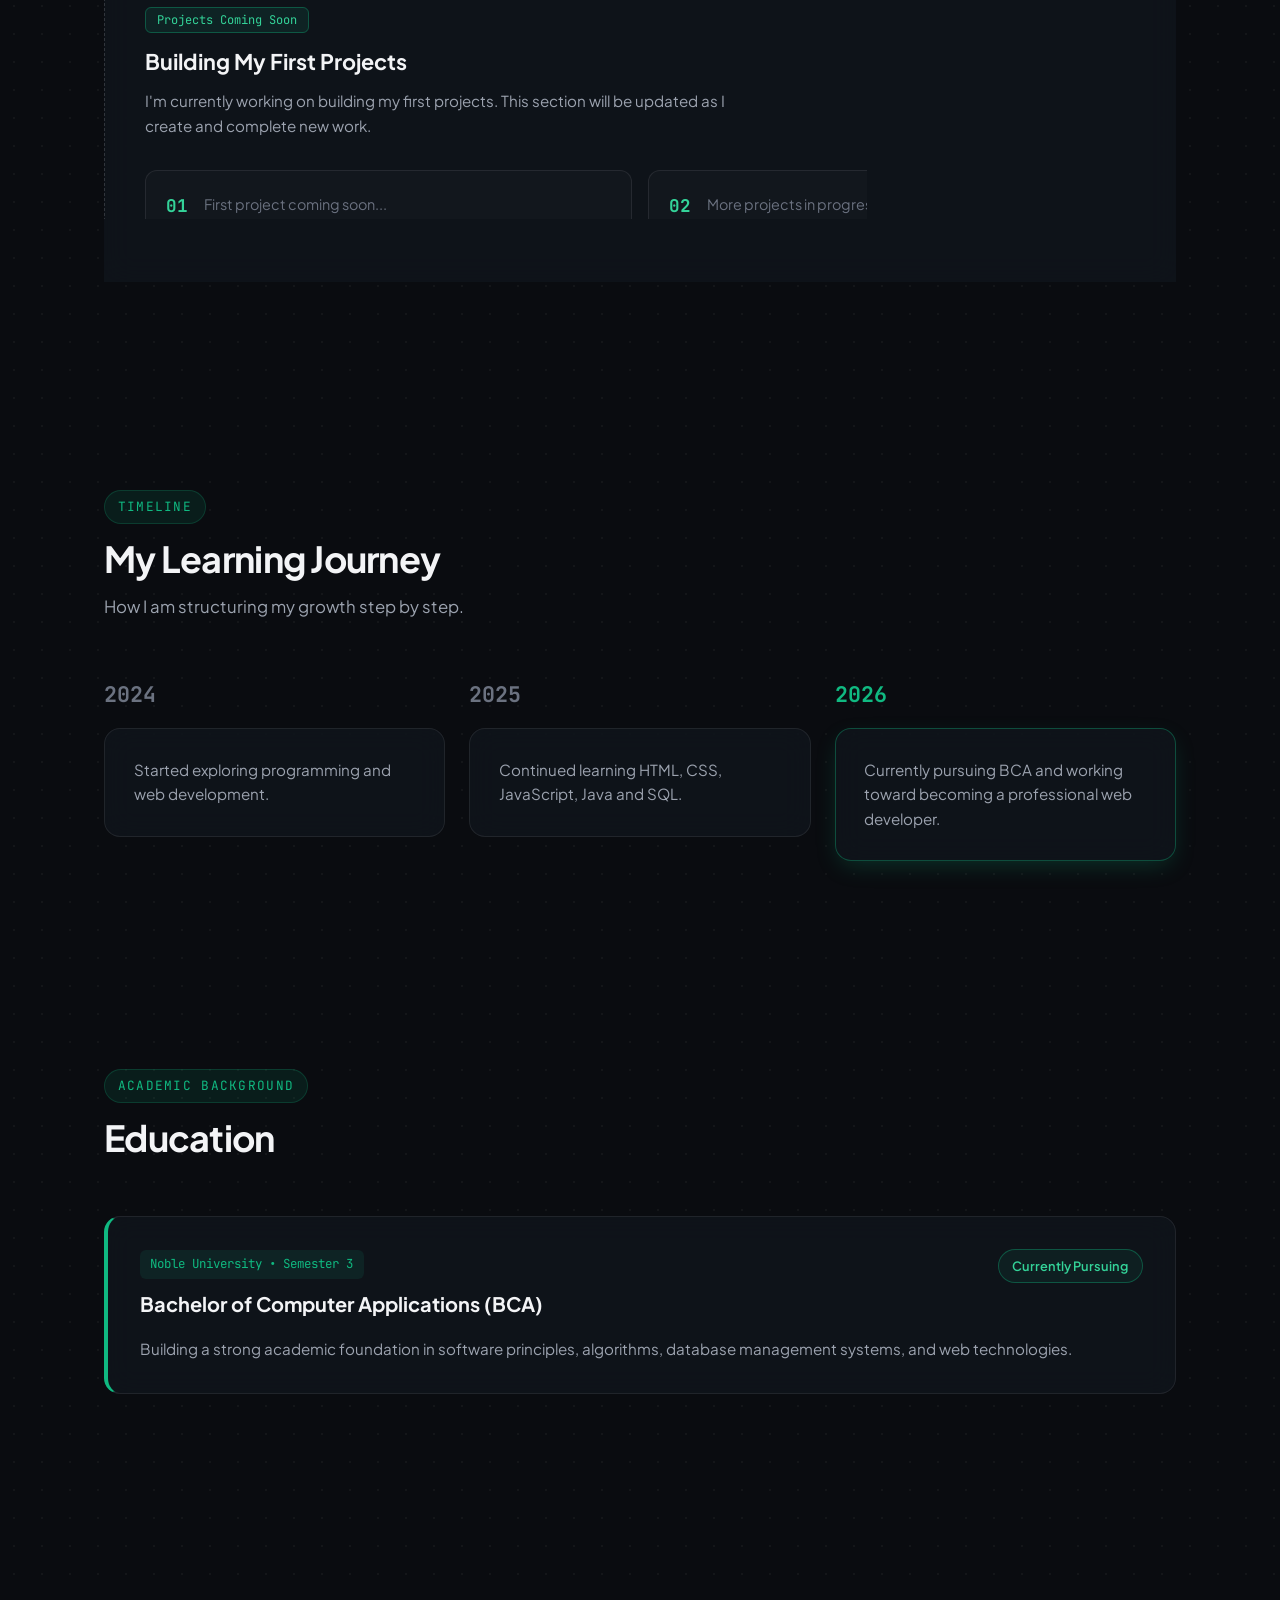
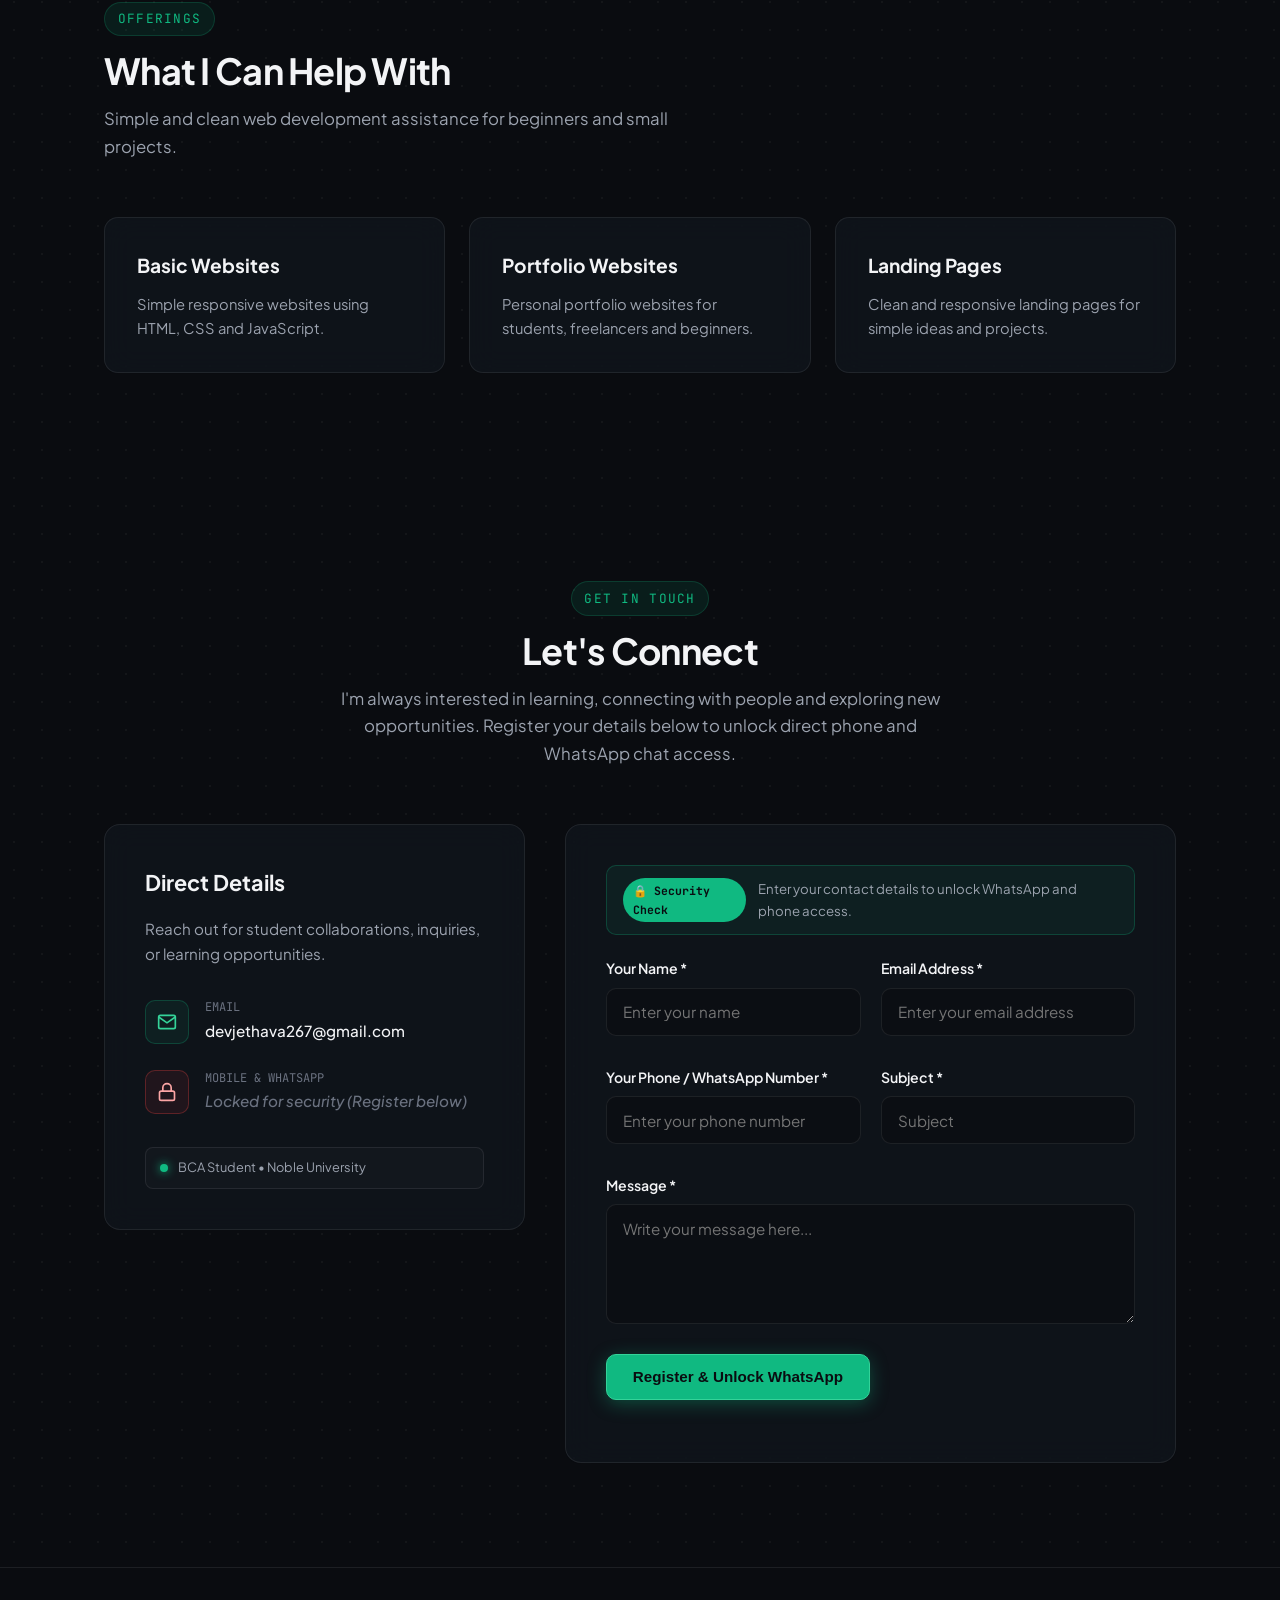
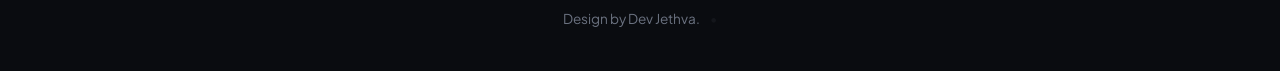
==== commit 8aaec134: "google search console" ====
--- a/Personal_Portfolio/index.html
+++ b/Personal_Portfolio/index.html
@@ -8,6 +8,9 @@
   <title>Dev Jethva — BCA Student &amp; Aspiring Web Developer</title>
   <meta name="description" content="Portfolio of Dev Jethva, a BCA student and aspiring web developer currently learning and building modern web solutions." />
 
+  <!-- Google Search Console Verification Tag -->
+  <meta name="google-site-verification" content="spwMakXCWJs7gzPdH43Sql2oIOgcw0TExVei" />
+
   <!-- Google Fonts setup -->
   <link rel="preconnect" href="https://fonts.googleapis.com" />
   <link rel="preconnect" href="https://fonts.gstatic.com" crossorigin />
@@ -17,6 +20,9 @@
 
   <!-- Link to the main stylesheet -->
   <link rel="stylesheet" href="style.css" />
+
+  <!-- Vercel Web Analytics tracking script -->
+  <script defer src="/_vercel/insights/script.js"></script>
 </head>
 
 <body>
@@ -29,8 +35,8 @@
   <div class="glow-sphere glow-2" aria-hidden="true"></div>
 
   <!-- =========================================================================
-       NAVIGATION BAR
-       ========================================================================= -->
+        NAVIGATION BAR
+        ========================================================================= -->
   <header class="header" id="header">
     <div class="container nav-container">
 
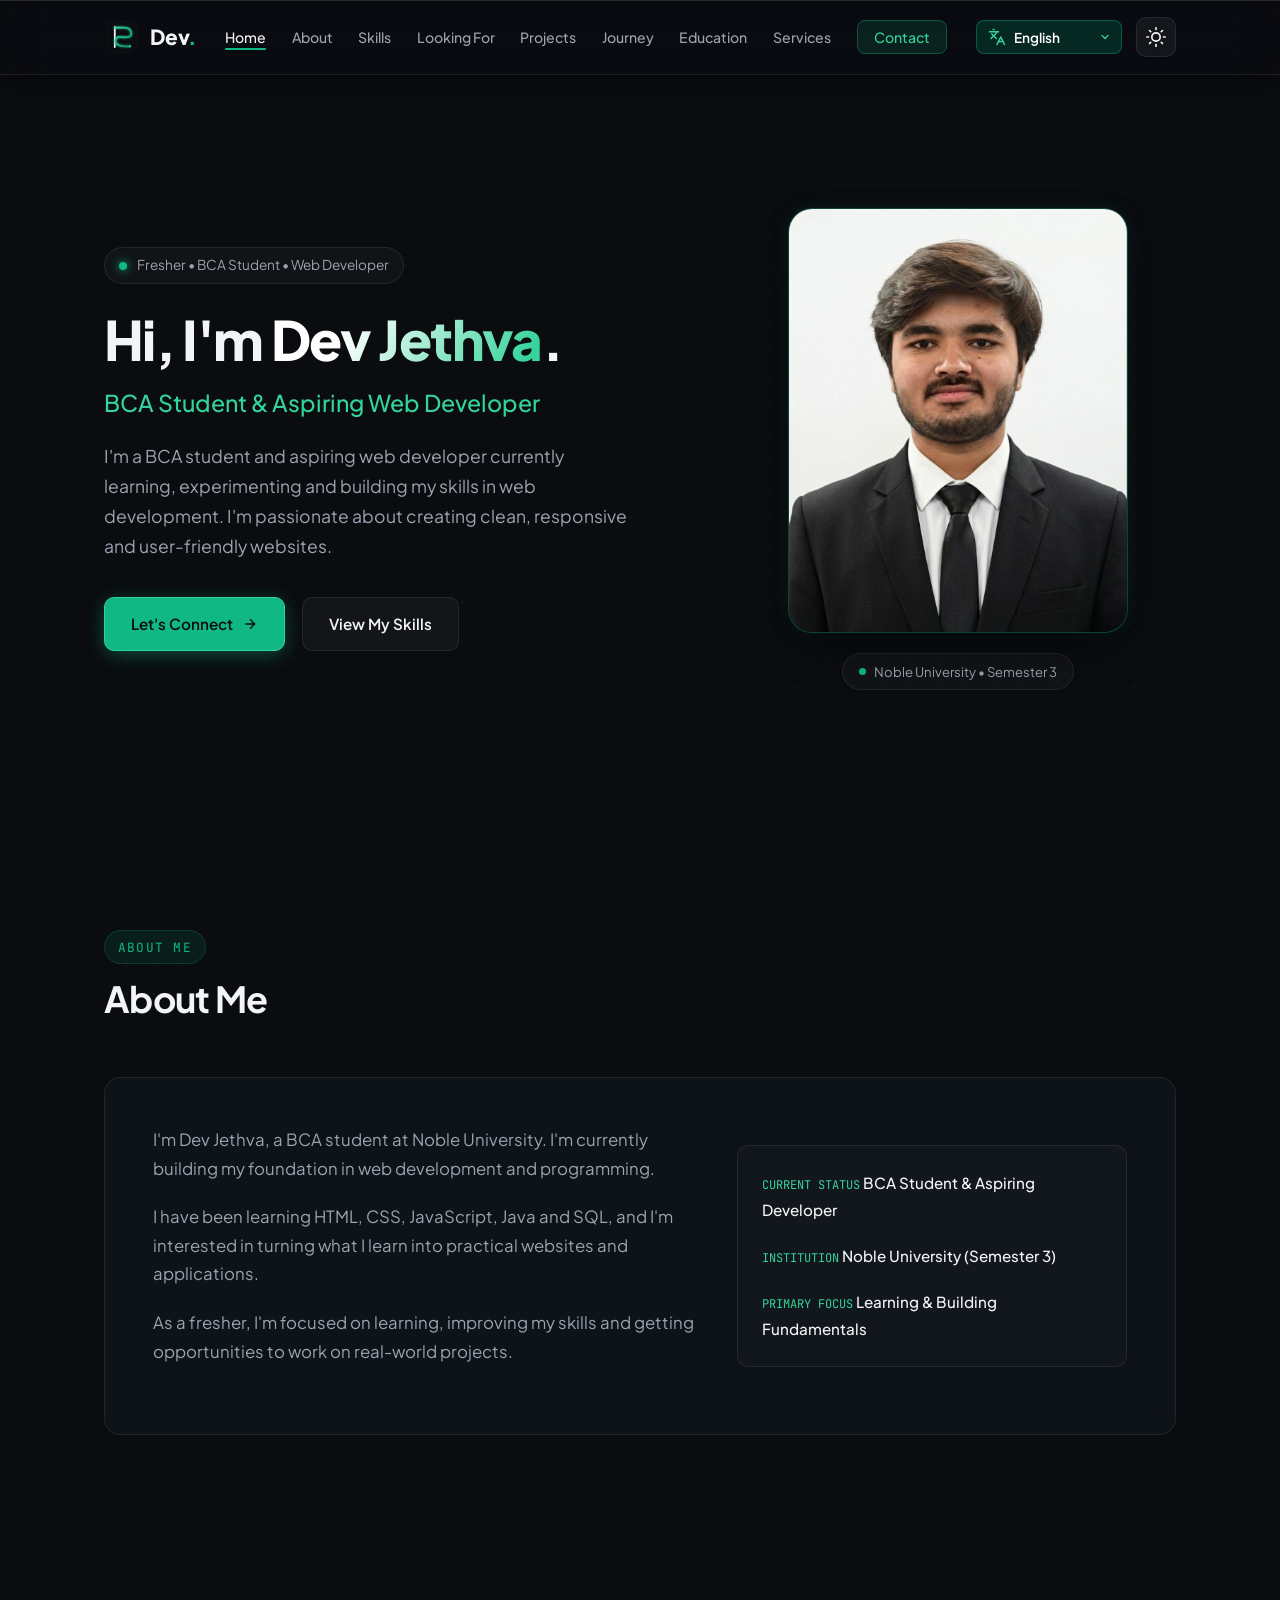
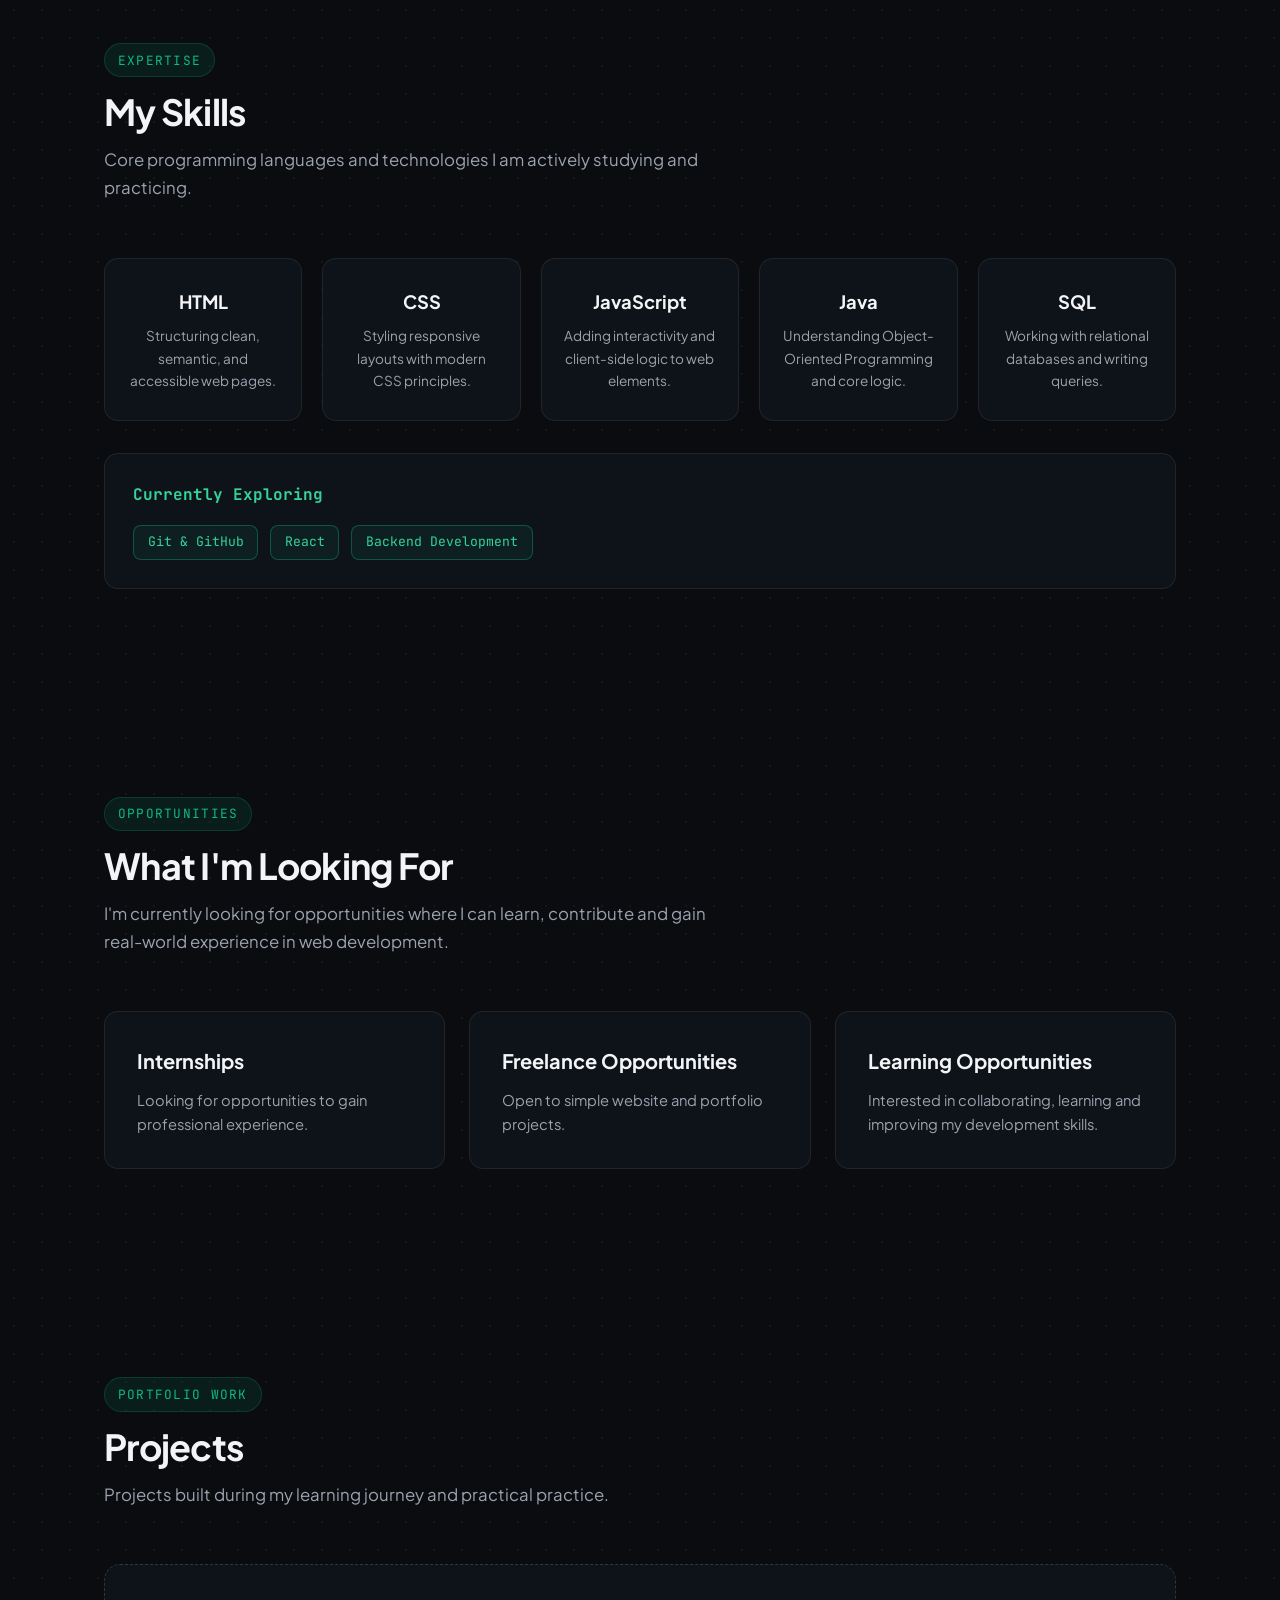
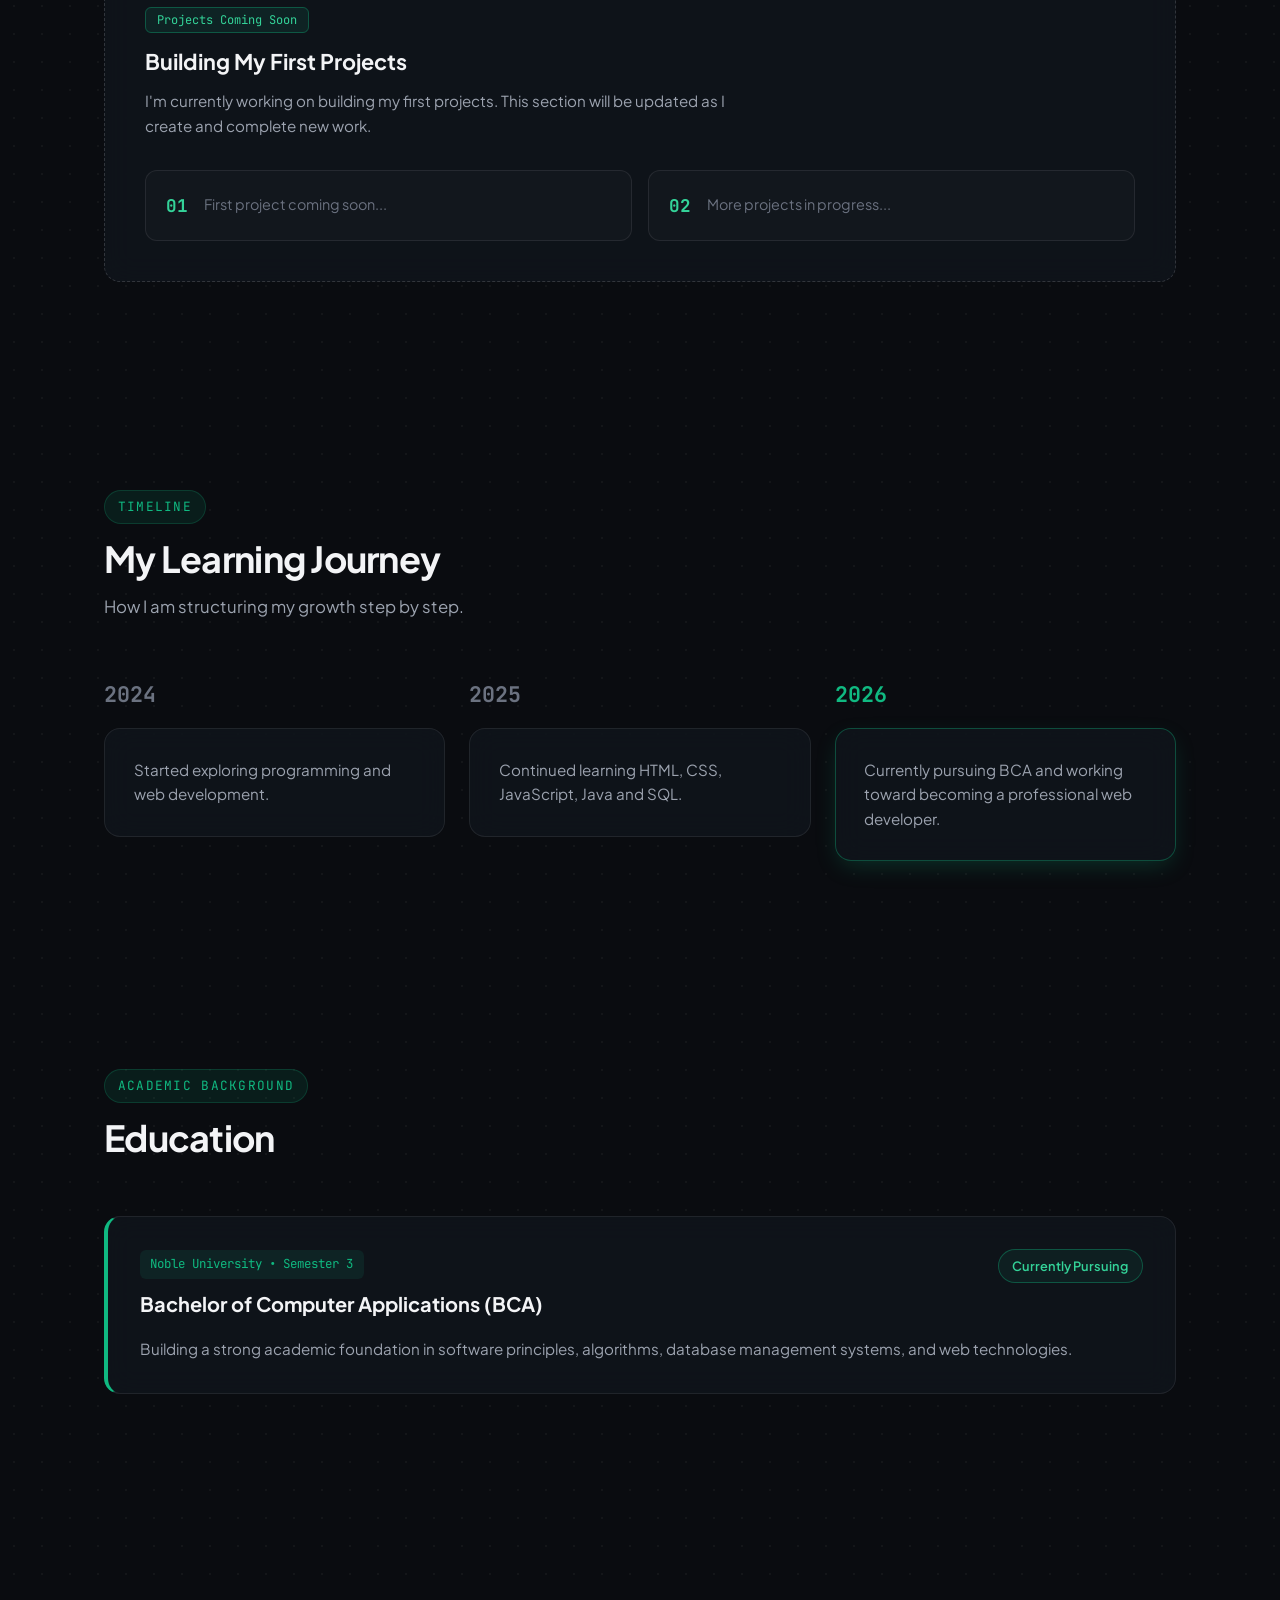
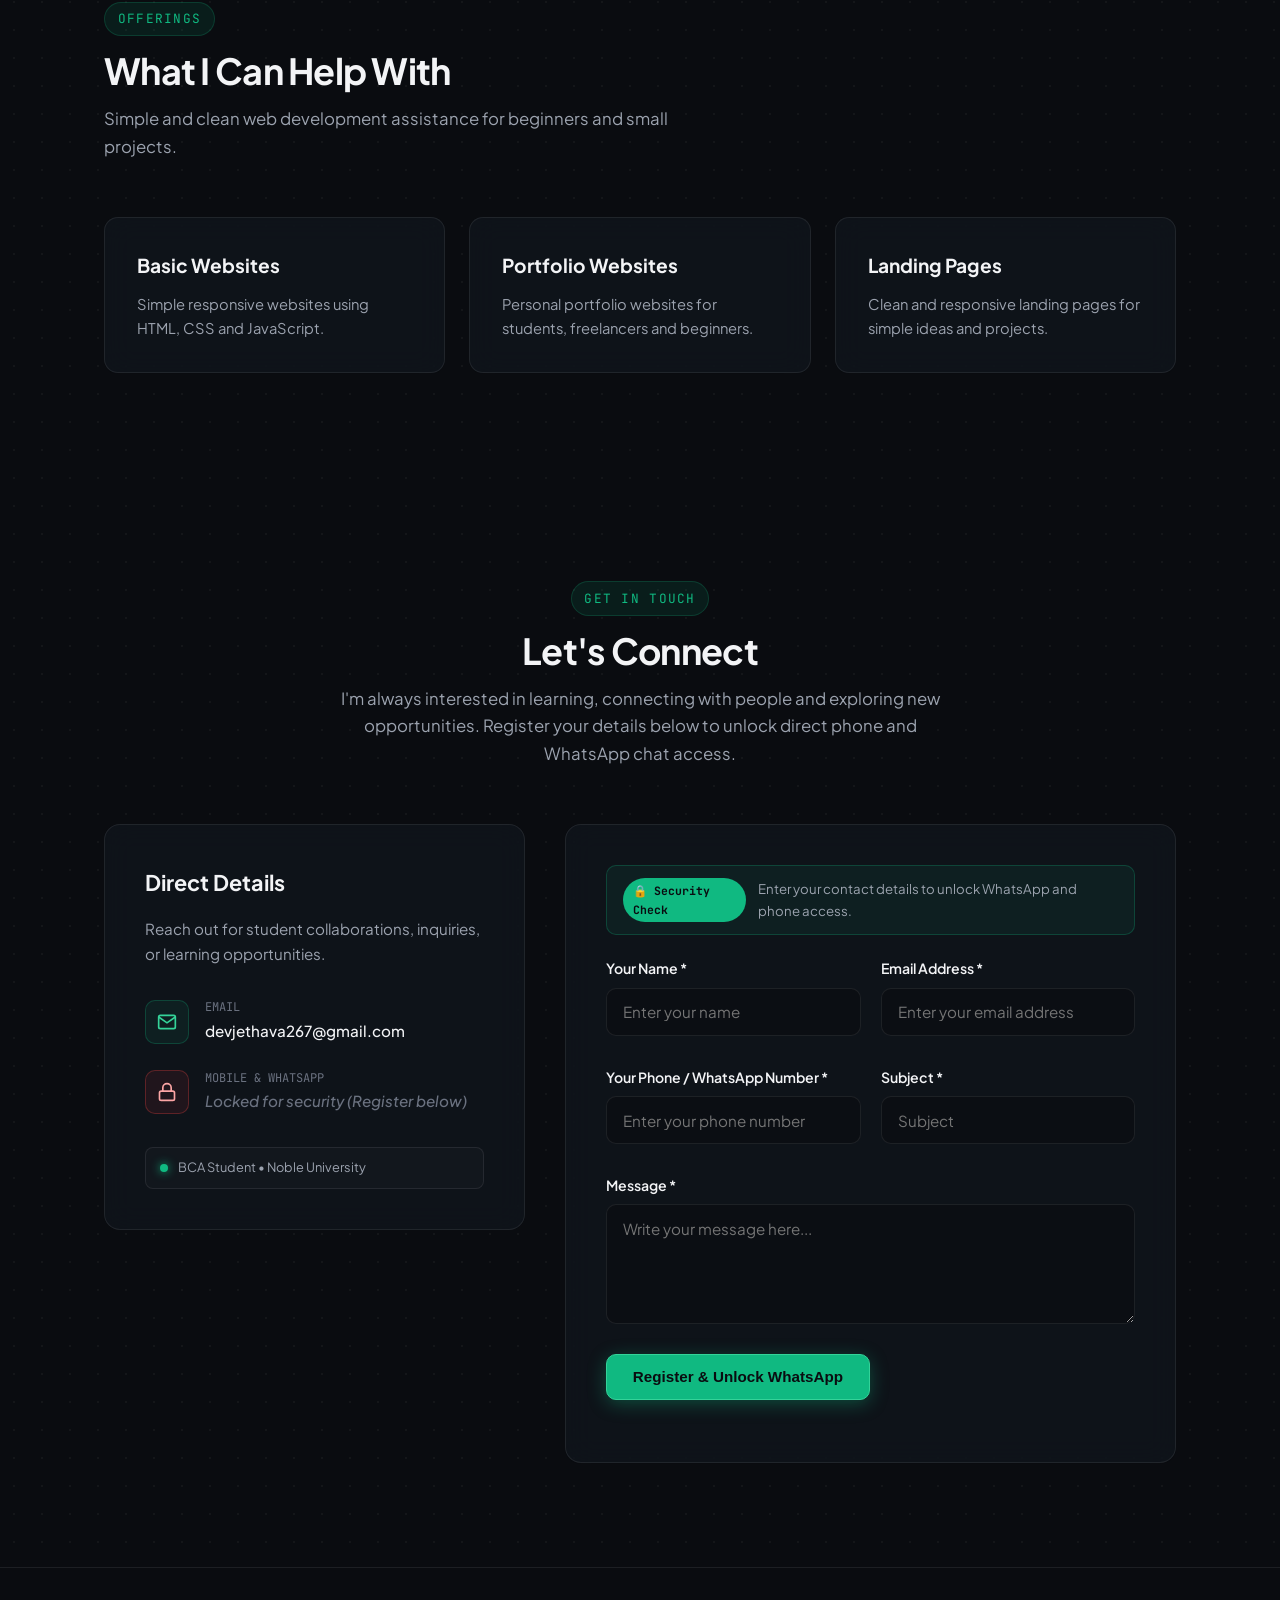
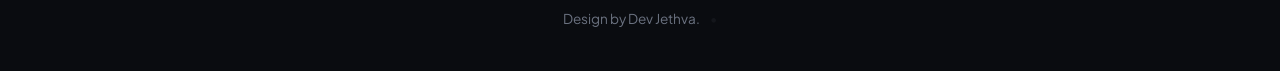
==== commit 3d40a5da: "Update index.html" ====
--- a/Personal_Portfolio/index.html
+++ b/Personal_Portfolio/index.html
@@ -9,7 +9,7 @@
   <meta name="description" content="Portfolio of Dev Jethva, a BCA student and aspiring web developer currently learning and building modern web solutions." />
 
   <!-- Google Search Console Verification Tag -->
-  <meta name="google-site-verification" content="spwMakXCWJs7gzPdH43Sql2oIOgcw0TExVei" />
+  <meta name="google-site-verification" content="AlyeEMe9sRA3t-k5G3VHKJ4cO7c6gqBw4dYIrY4DWDE" />
 
   <!-- Google Fonts setup -->
   <link rel="preconnect" href="https://fonts.googleapis.com" />
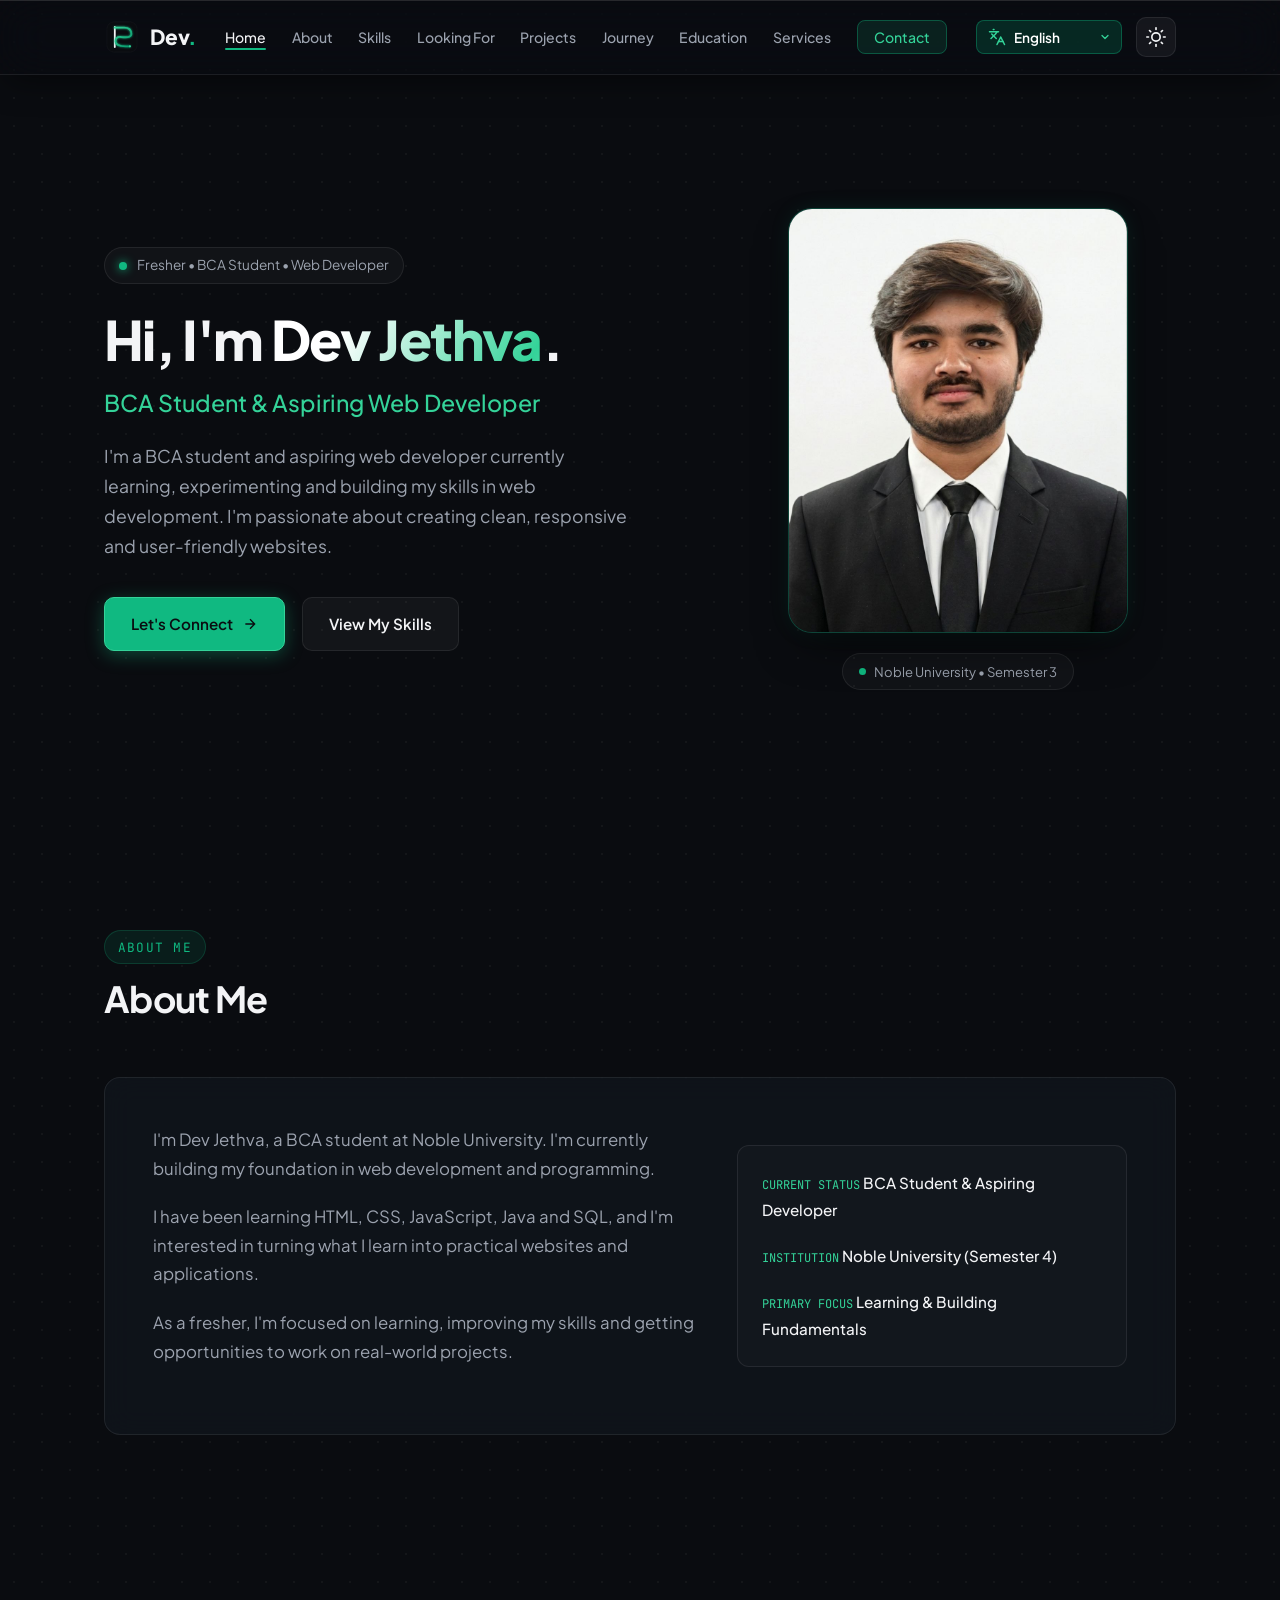
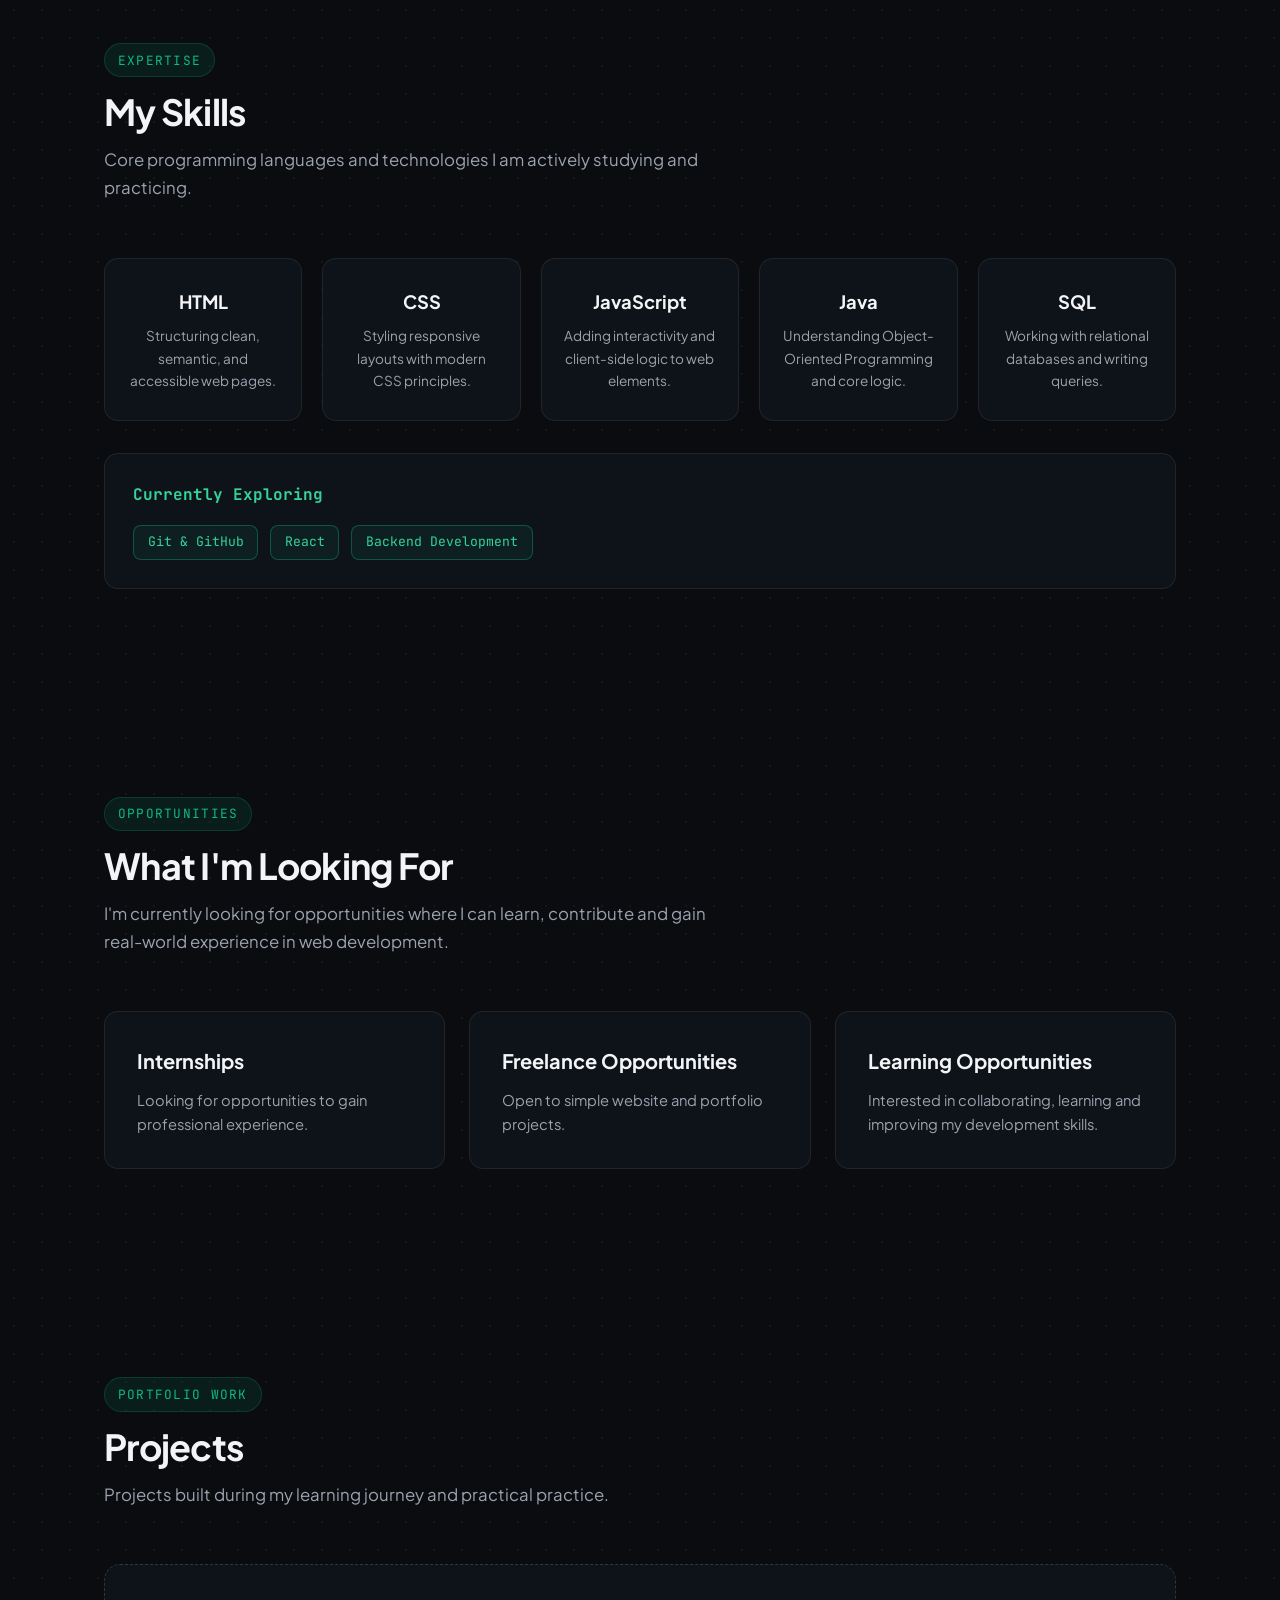
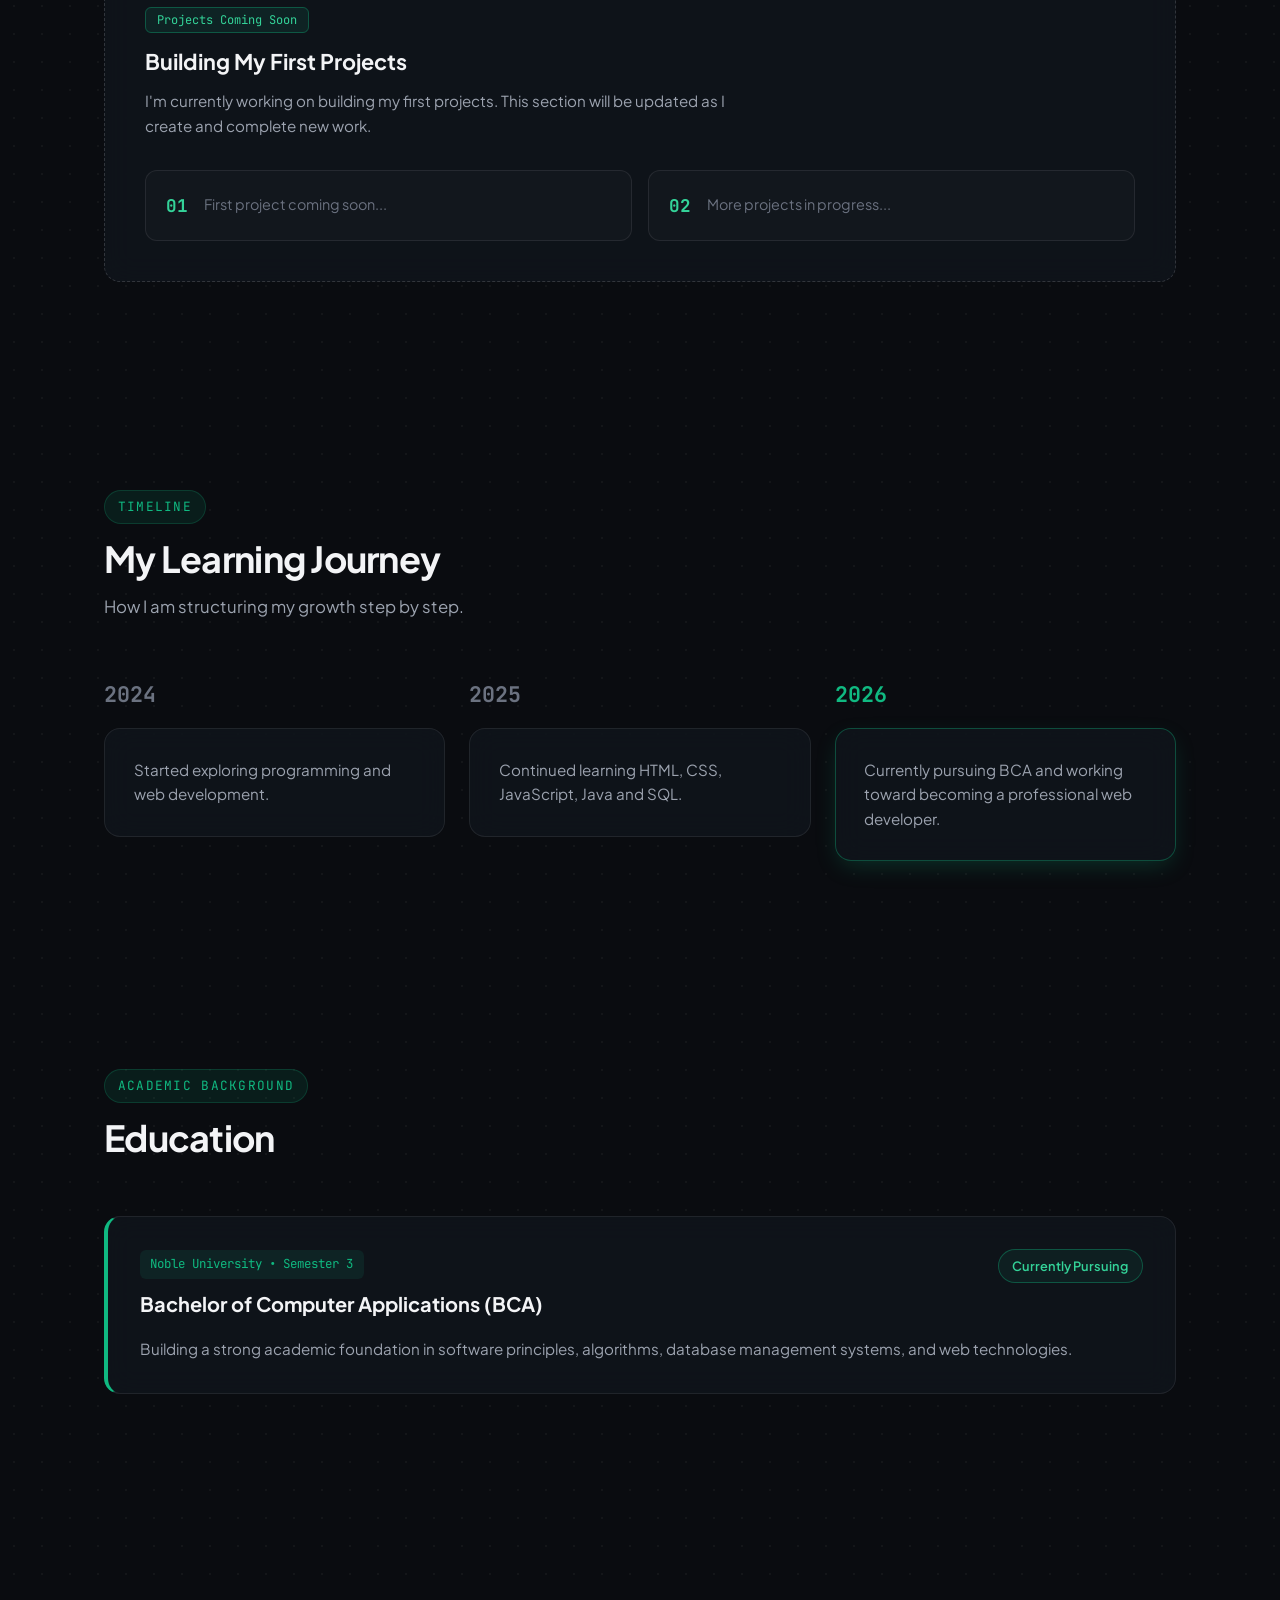
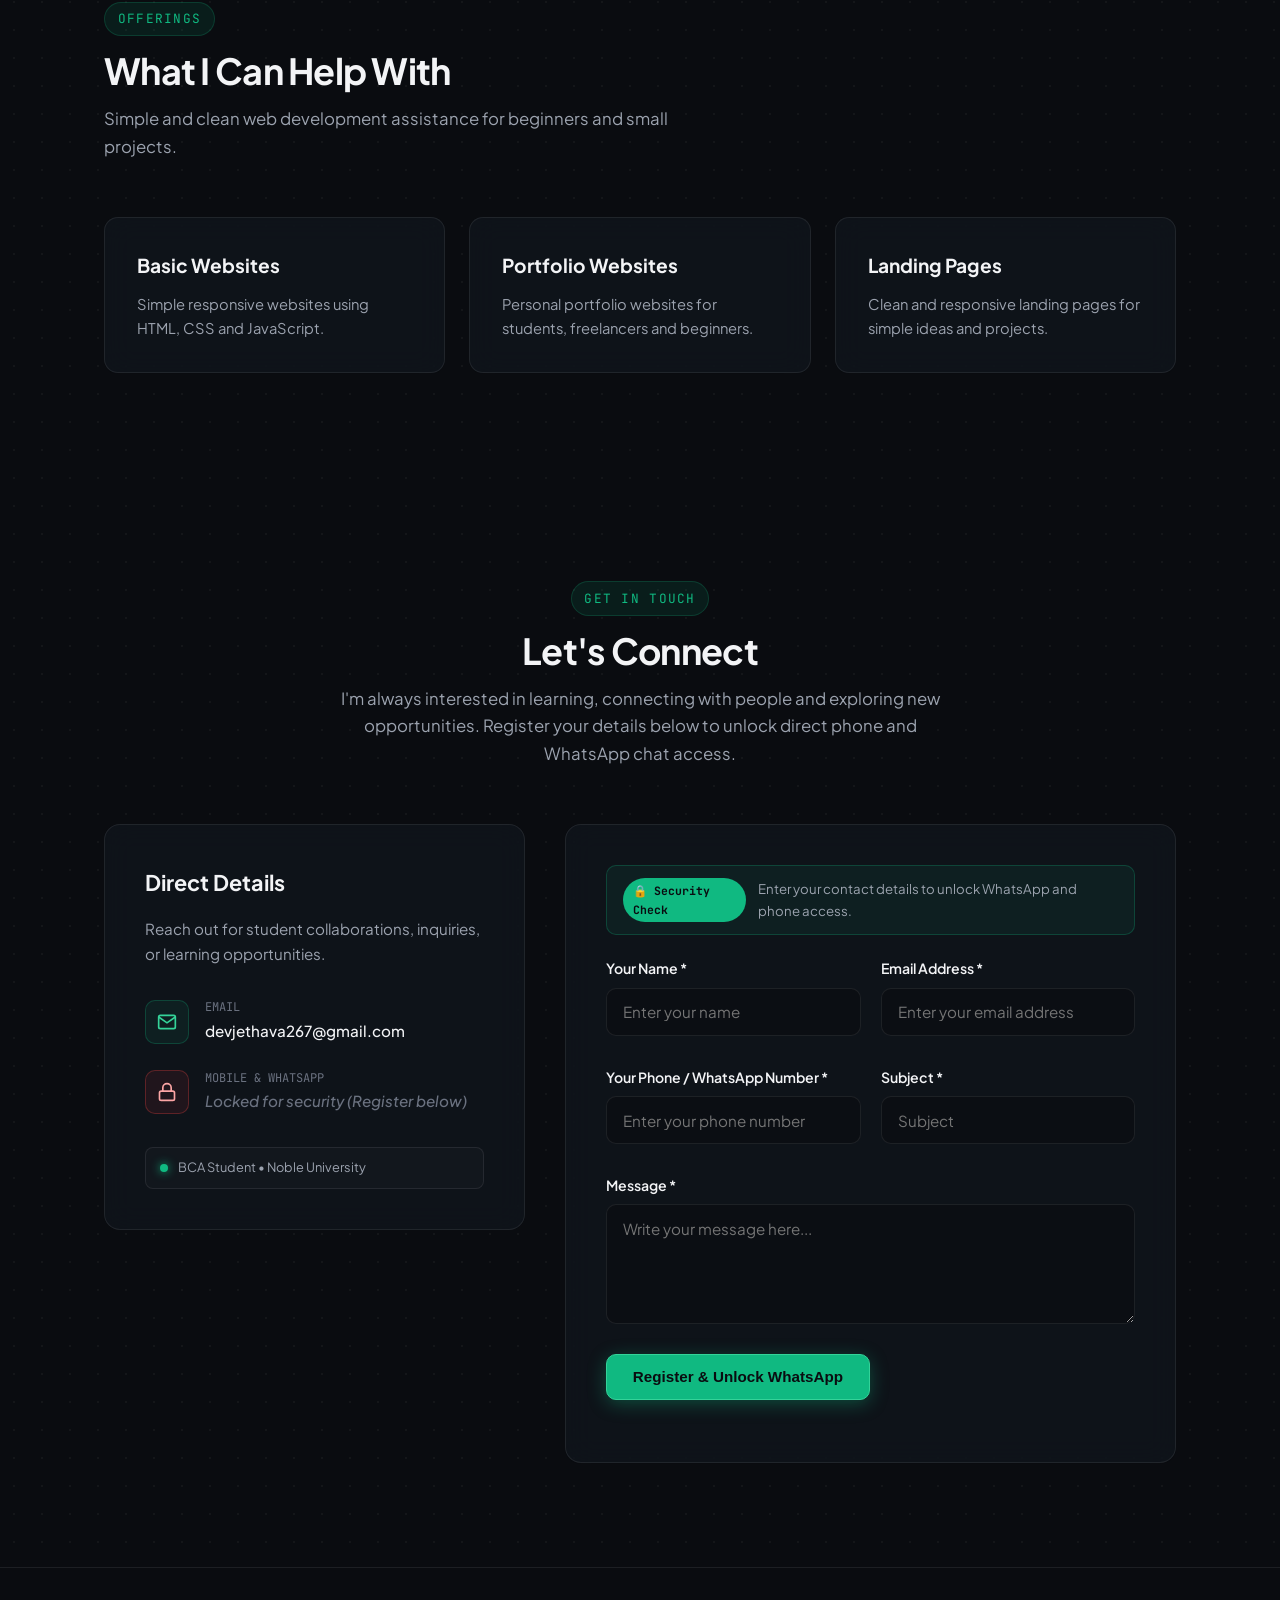
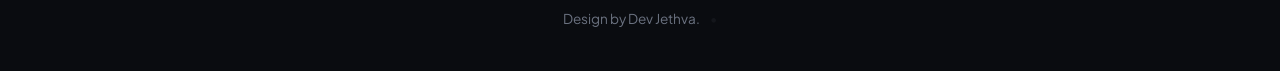
==== commit f9a9604b: "Update index.html" ====
--- a/Personal_Portfolio/index.html
+++ b/Personal_Portfolio/index.html
@@ -176,7 +176,7 @@
             </div>
 
             <div class="status-chip">
-              <span class="chip-dot"></span> <span data-i18n="hero_chip">Noble University • Semester 3</span>
+              <span class="chip-dot"></span> <span data-i18n="hero_chip">Noble University • Semester 4</span>
             </div>
           </div>
         </div>
@@ -214,7 +214,7 @@
             </div>
             <div class="meta-item">
               <span class="meta-label" data-i18n="meta_institution">Institution</span>
-              <span class="meta-value">Noble University (Semester 3)</span>
+              <span class="meta-value">Noble University (Semester 4)</span>
             </div>
             <div class="meta-item">
               <span class="meta-label" data-i18n="meta_focus">Primary Focus</span>
@@ -397,7 +397,7 @@
         <div class="education-card glass-panel reveal">
           <div class="edu-top">
             <div>
-              <span class="edu-term-tag" data-i18n="edu_term">Noble University &bull; Semester 3</span>
+              <span class="edu-term-tag" data-i18n="edu_term">Noble University &bull; Semester 4</span>
               <h3 class="edu-degree">Bachelor of Computer Applications (BCA)</h3>
             </div>
             <div class="edu-badge" data-i18n="edu_badge">Currently Pursuing</div>
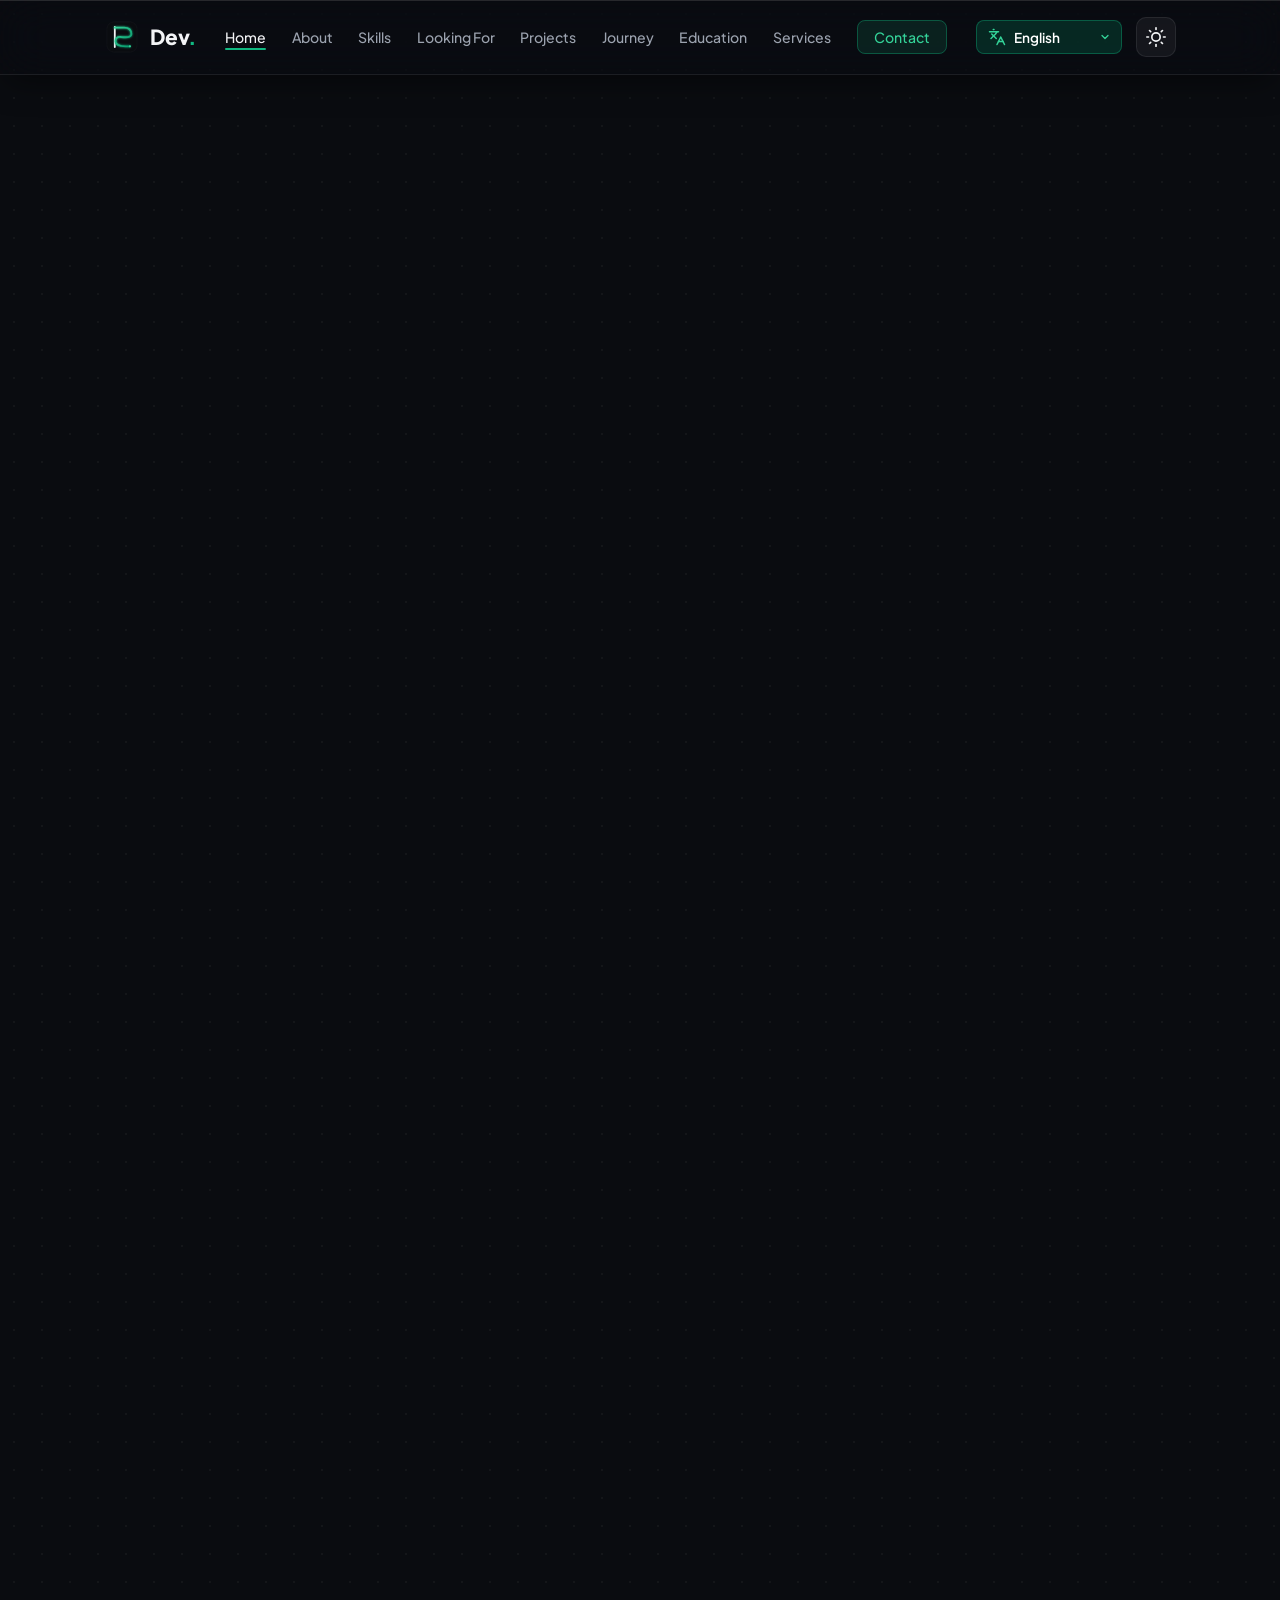
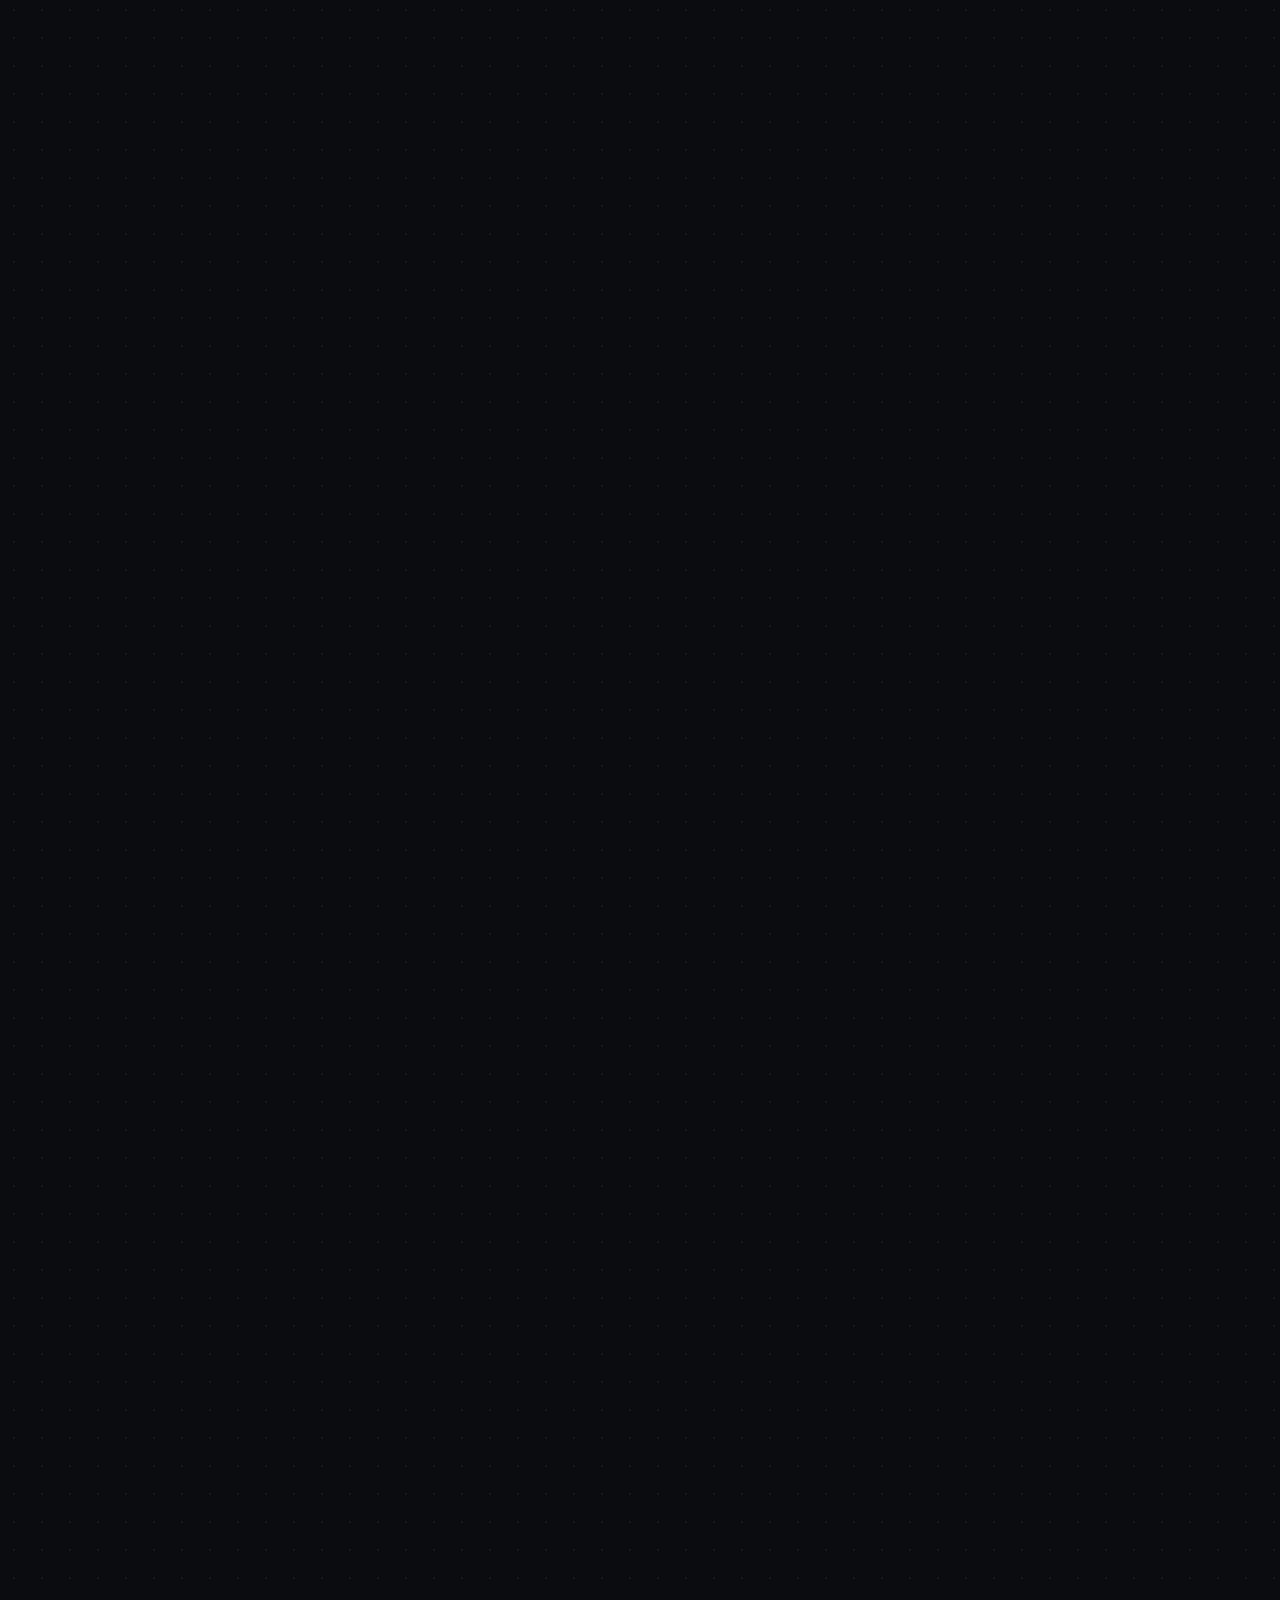
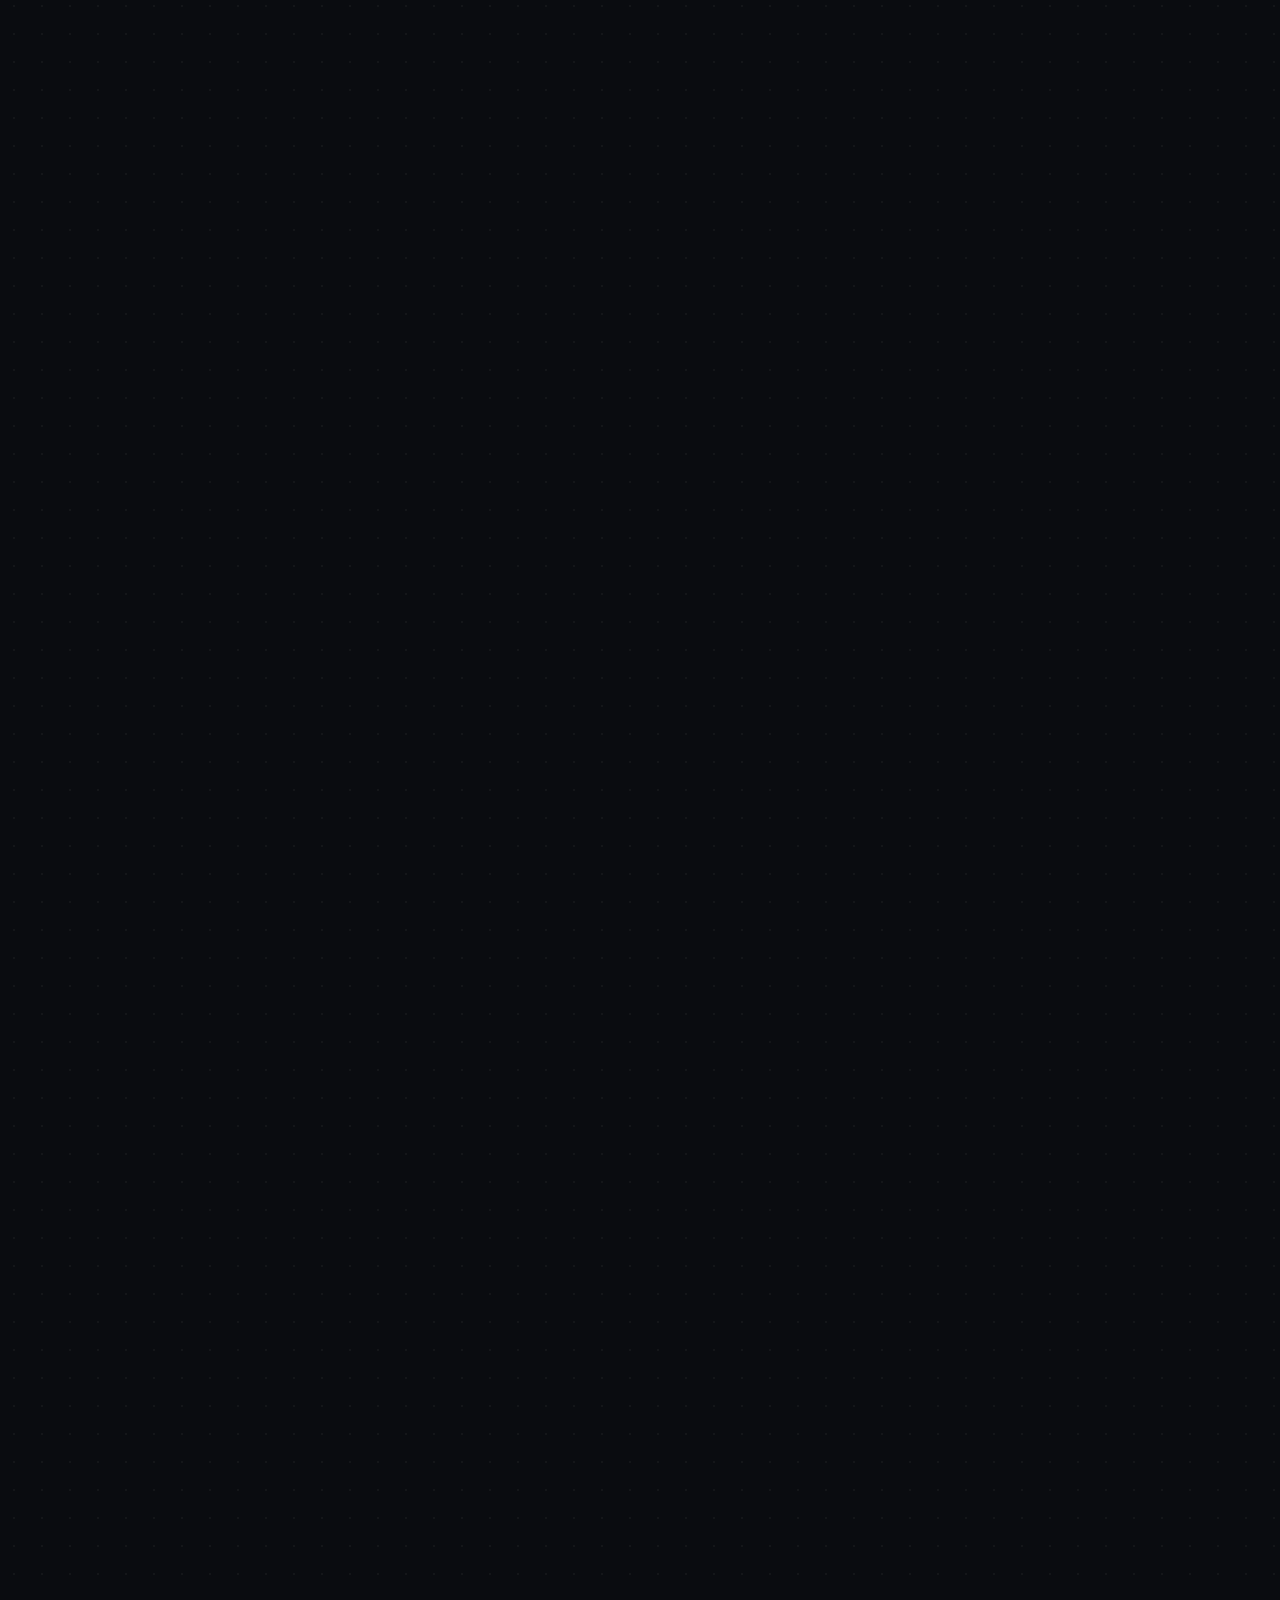
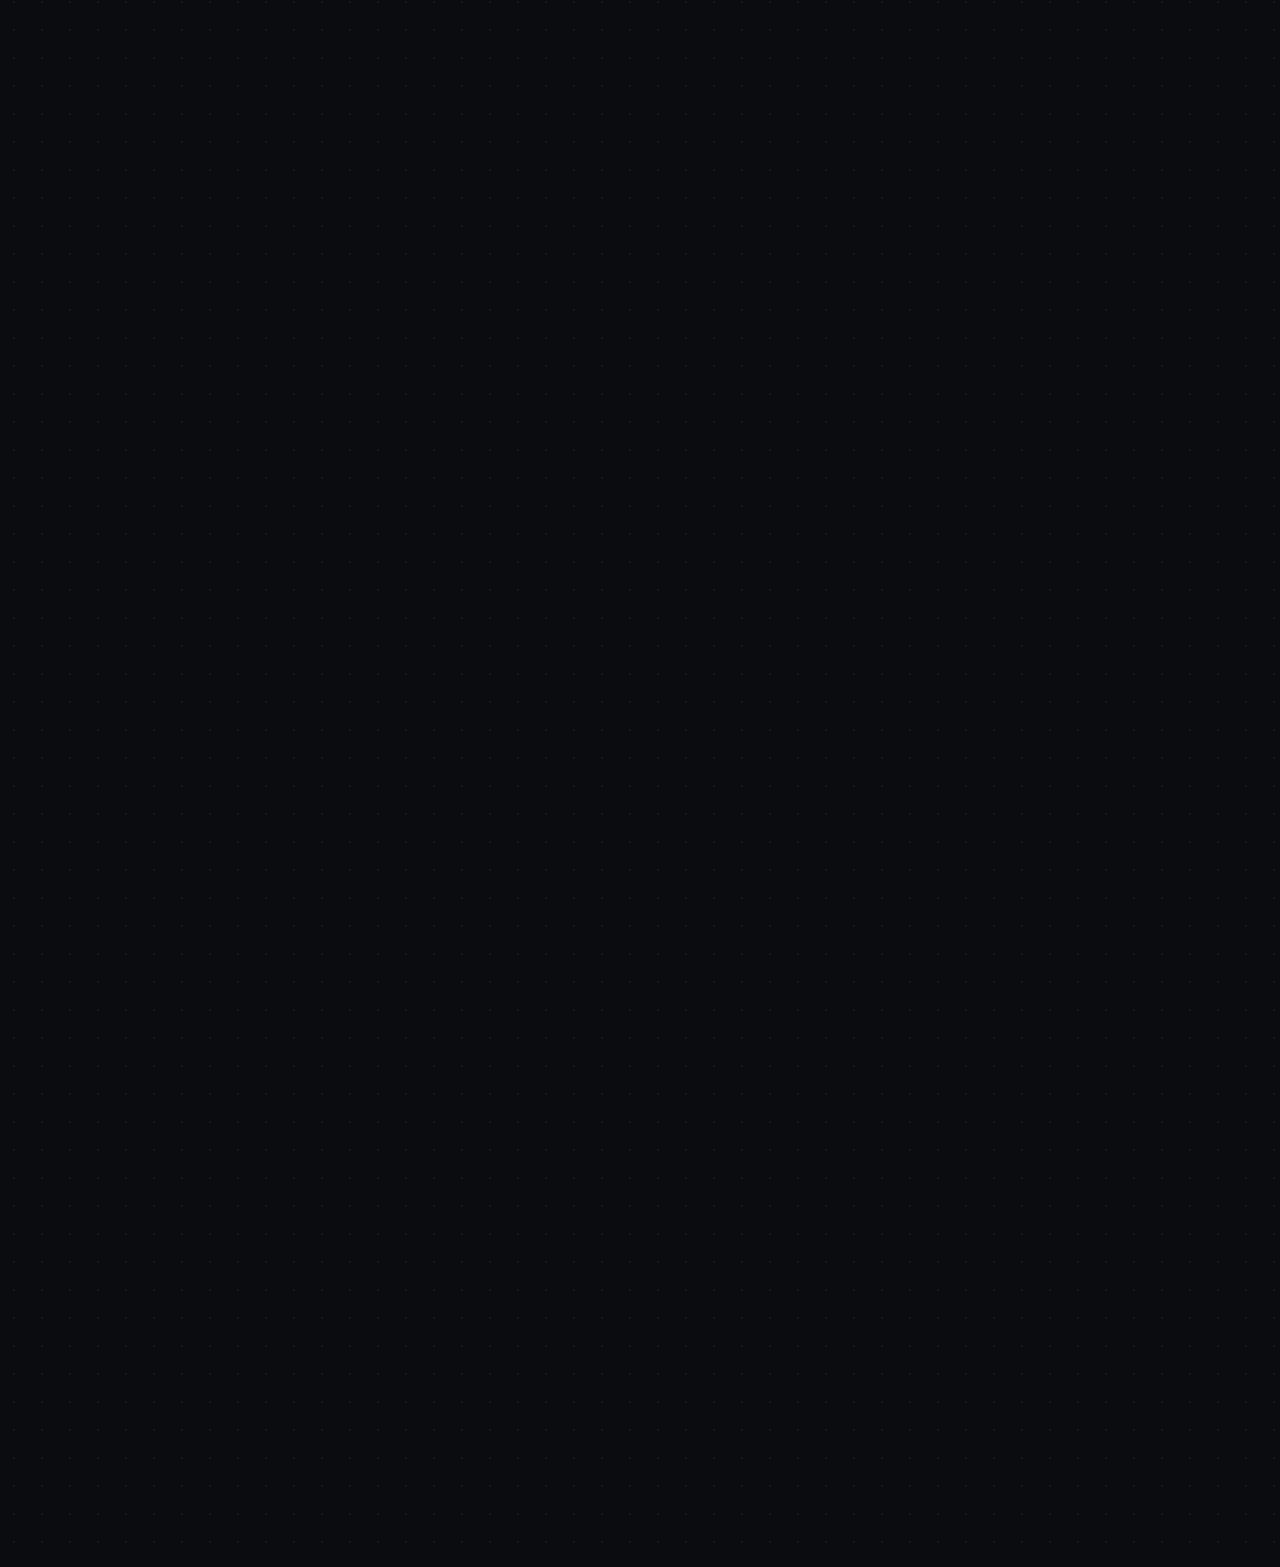
==== commit 022f8df2: "Update fmt.Println message from 'Hello' to 'Goodbye'" ====
--- a/Personal_Portfolio/index.html
+++ b/Personal_Portfolio/index.html
@@ -559,46 +559,4 @@
             <div id="unlocked-contact-box" class="unlocked-card" style="display: none;">
               <div class="unlocked-badge">
                 <svg width="20" height="20" viewBox="0 0 24 24" fill="none" stroke="currentColor" stroke-width="2">
-                  <path d="M22 11.08V12a10 10 0 1 1-5.93-9.14"></path>
-                  <polyline points="22 4 12 14.01 9 11.01"></polyline>
-                </svg>
-                <span data-i18n="unlocked_access_badge">Access Granted</span>
-              </div>
-              <h3 data-i18n="unlocked_heading">You're Registered!</h3>
-              <p data-i18n="unlocked_desc">Your inquiry is recorded. You can now connect directly with Dev Jethva:</p>
-
-              <div class="unlocked-phone-display">
-                <span class="phone-tag" data-i18n="unlocked_phone_tag">Direct Call:</span>
-                <a href="tel:+919408031778" class="phone-link">+91 94080 31778</a>
-              </div>
-
-              <a id="whatsapp-direct-btn" href="#" target="_blank" rel="noopener noreferrer" class="btn-whatsapp">
-                <svg width="22" height="22" viewBox="0 0 24 24" fill="currentColor">
-                  <path
-                    d="M12.031 6.172c-3.181 0-5.767 2.586-5.768 5.766-.001 1.298.38 2.27 1.019 3.287l-.582 2.128 2.182-.573c.978.58 1.911.928 3.145.929 3.178 0 5.767-2.587 5.768-5.766.001-3.187-2.575-5.77-5.764-5.771zm3.392 8.244c-.144.405-.837.774-1.17.824-.299.045-.677.063-1.092-.069-.252-.08-.575-.187-.988-.365-1.739-.751-2.874-2.502-2.961-2.617-.087-.116-.708-.94-.708-1.793s.448-1.273.607-1.446c.159-.173.346-.217.462-.217l.332.006c.106.005.249-.04.39.298.144.347.491 1.2.534 1.287.043.087.072.188.014.304-.058.116-.087.188-.173.289l-.26.304c-.087.086-.177.18-.076.354.101.174.449.741.964 1.201.662.591 1.221.774 1.394.86s.275.072.376-.044c.101-.116.433-.506.549-.68.116-.173.231-.145.39-.087s1.011.477 1.184.564.289.13.332.202c.045.072.045.419-.099.824zm-3.423-10.416c-4.406 0-7.994 3.587-7.995 7.996 0 1.411.369 2.788 1.069 4.004l-1.082 3.996 4.088-1.072c1.17.637 2.49 0.972 3.916.973 4.408 0 7.996-3.587 7.996-7.998 0-4.409-3.589-7.999-7.992-7.999z" />
-                </svg>
-                <span data-i18n="unlocked_btn_wa">WhatsApp Me</span>
-              </a>
-            </div>
-
-          </div>
-
-        </div>
-      </div>
-    </section>
-  </main>
-
-  <!-- Footer with centered minimalist design style -->
-  <footer class="footer">
-    <div class="container footer-content-centered">
-      <p class="copyright">
-        Design by Dev Jethva. <a href="/admin" style="color: inherit; text-decoration: none; opacity: 0.1; margin-left: 8px;" aria-label="Admin Panel">•</a>
-      </p>
-    </div>
-  </footer>
-
-  <!-- Main script file -->
-  <script src="script.js"></script>
-</body>
-
-</html>
+                  <path d="M22 11.08V12a10 1
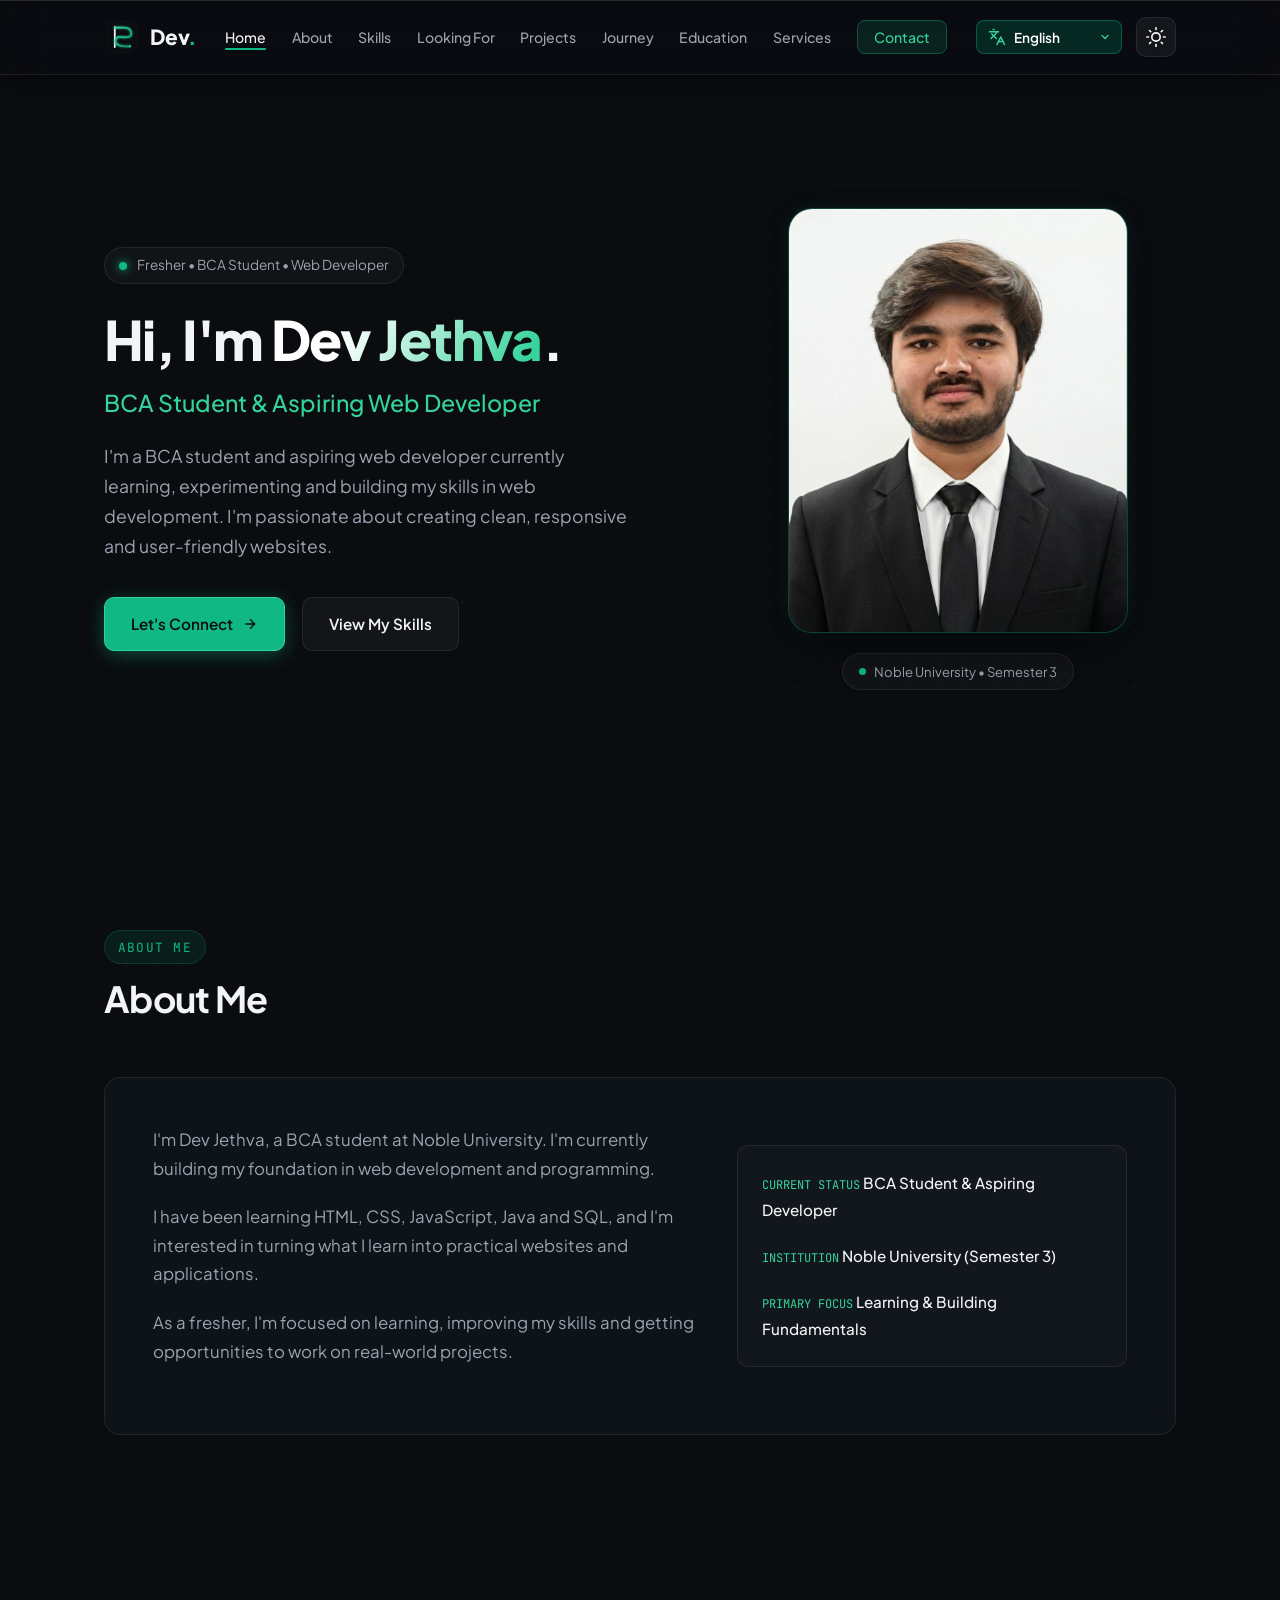
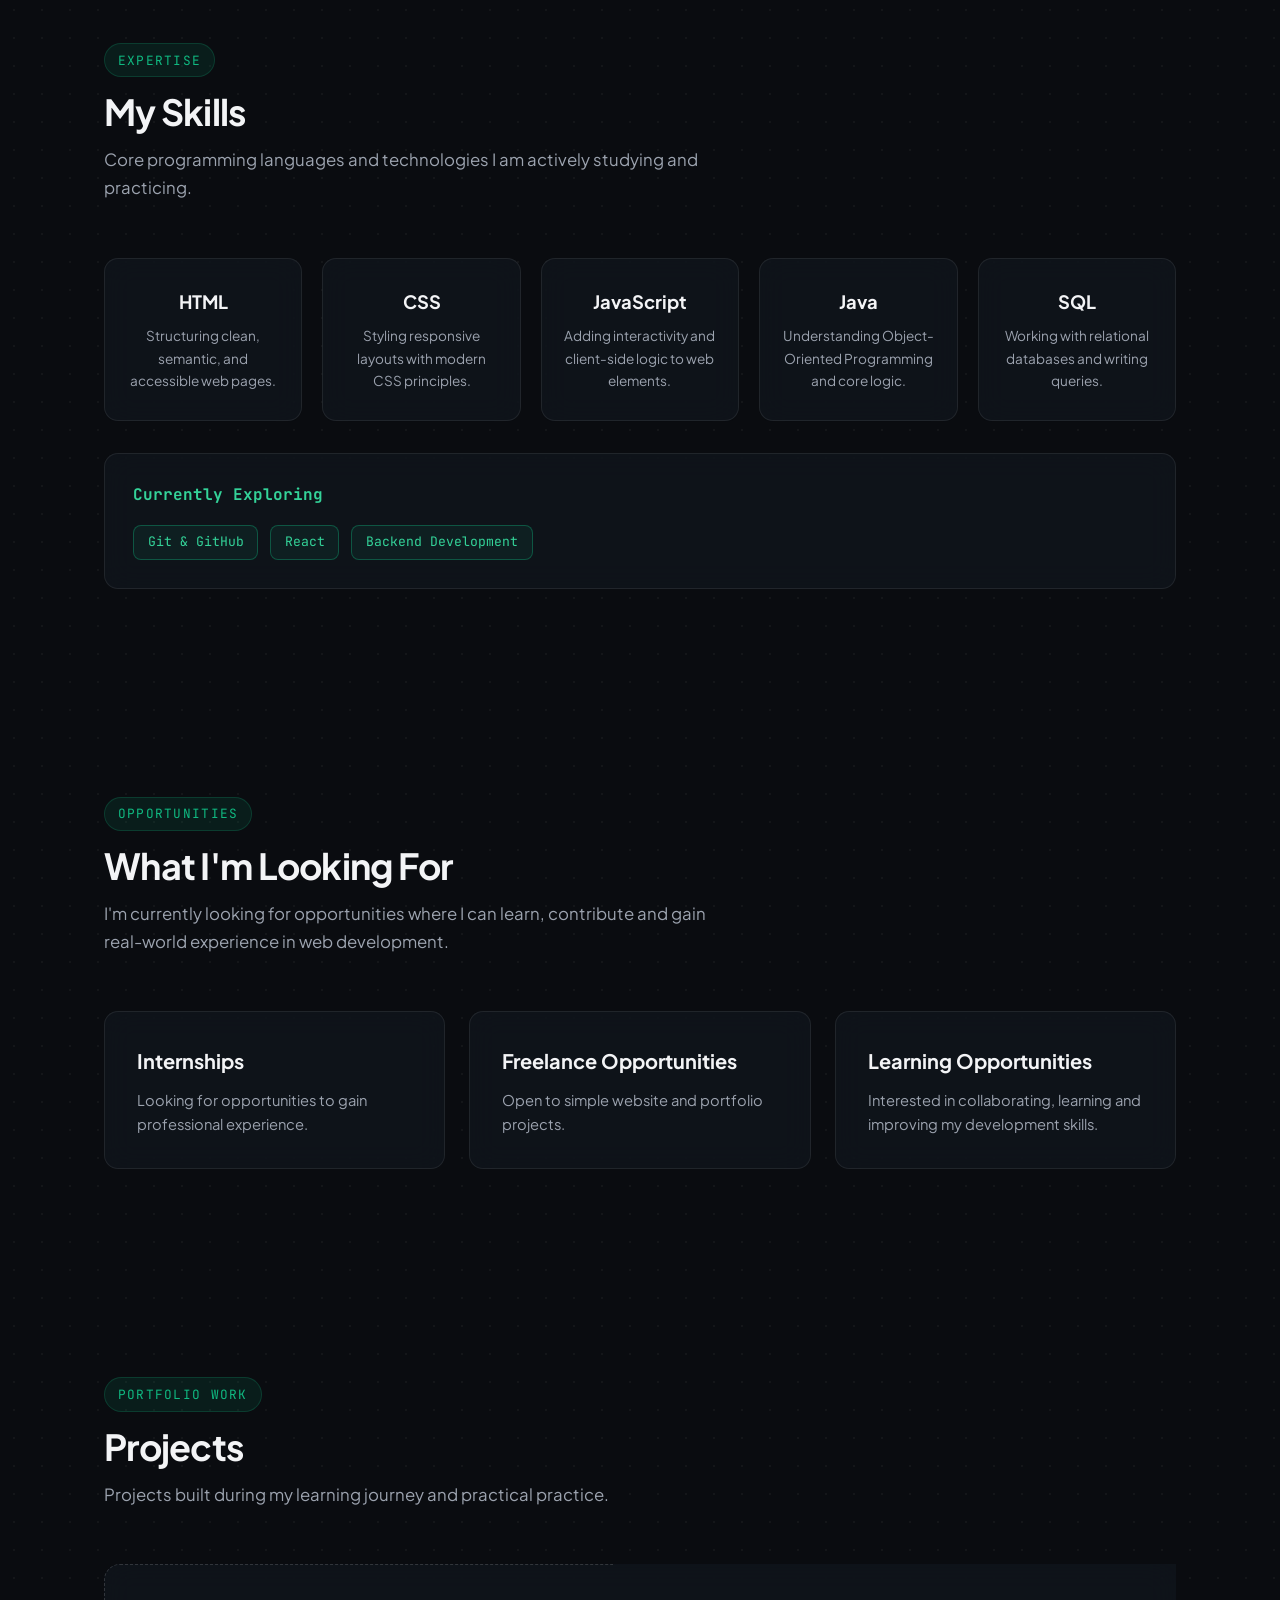
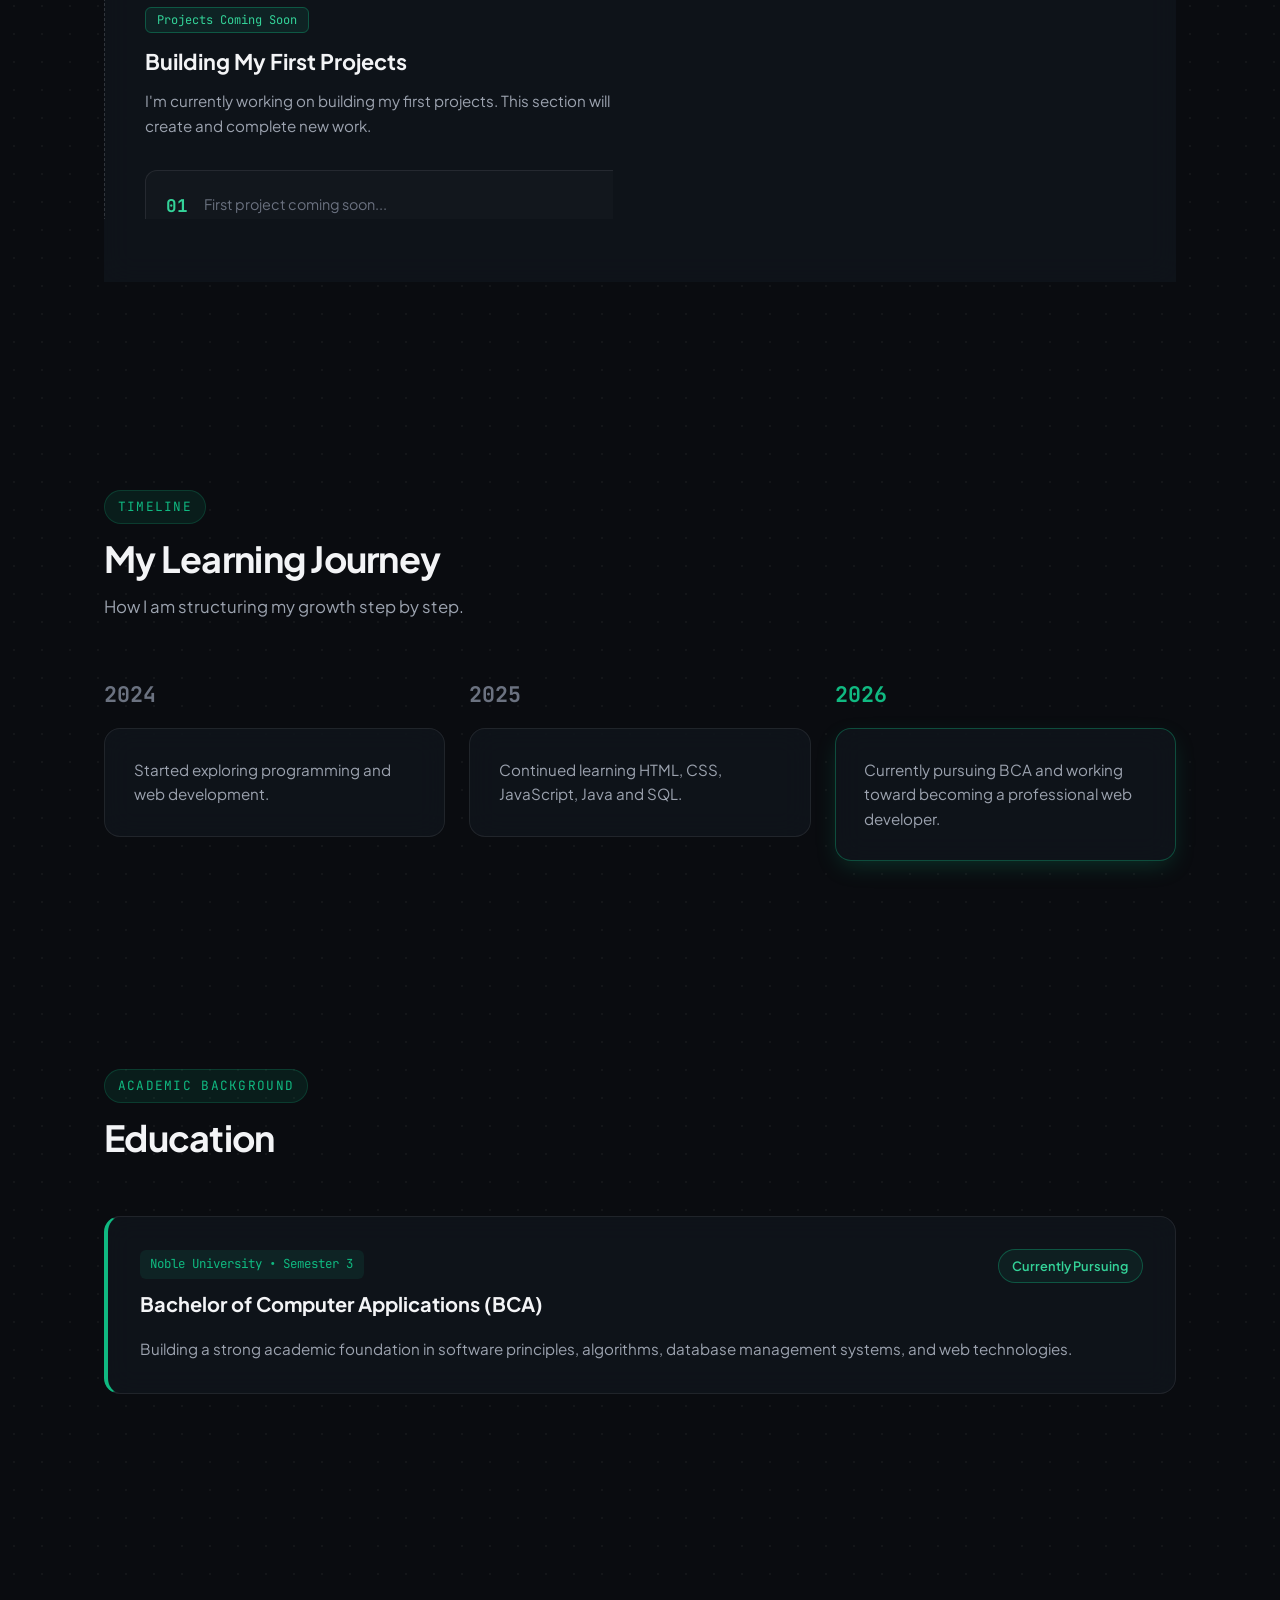
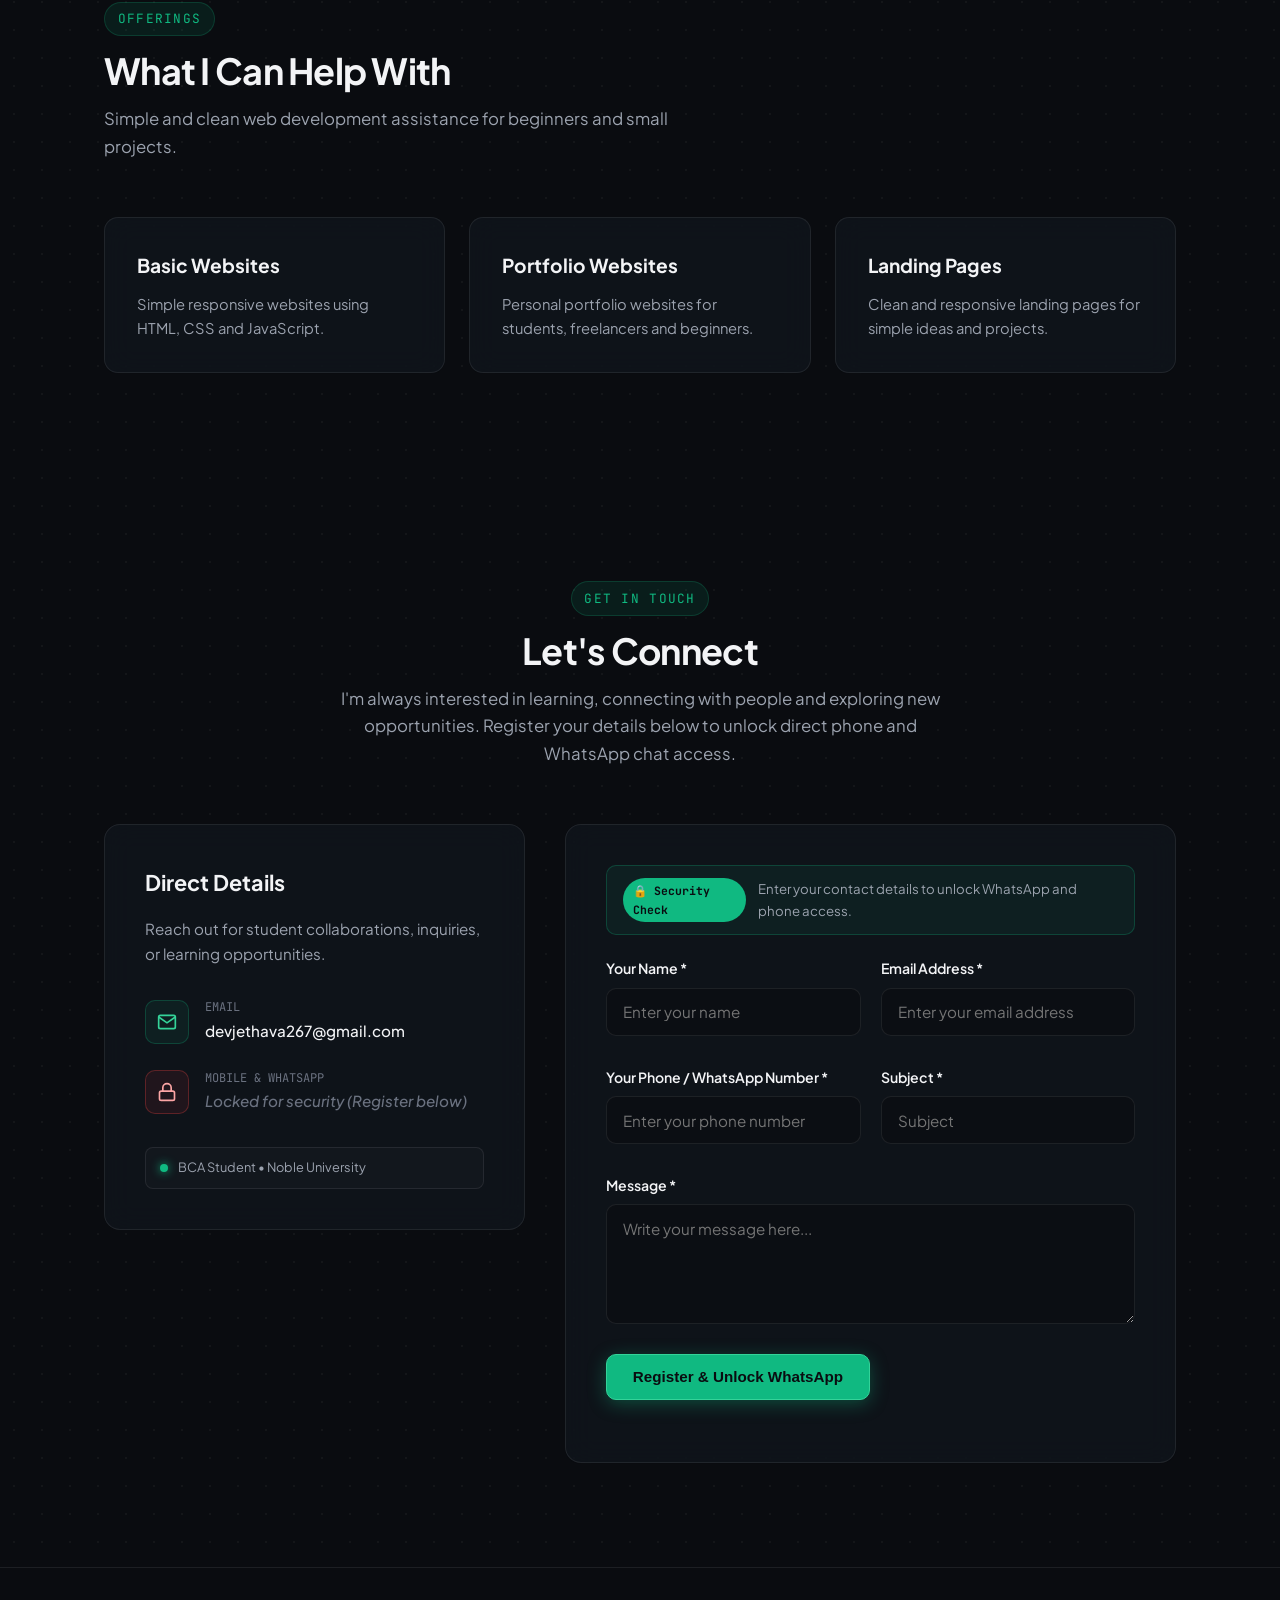
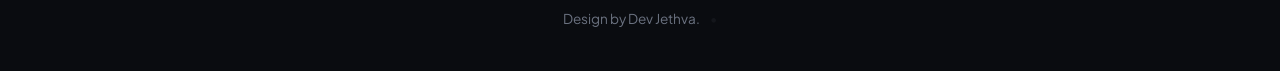
==== commit ff2afeda: "Update index.html" ====
--- a/Personal_Portfolio/index.html
+++ b/Personal_Portfolio/index.html
@@ -214,7 +214,7 @@
             </div>
             <div class="meta-item">
               <span class="meta-label" data-i18n="meta_institution">Institution</span>
-              <span class="meta-value">Noble University (Semester 4)</span>
+              <span class="meta-value">Noble University (Semester 3)</span>
             </div>
             <div class="meta-item">
               <span class="meta-label" data-i18n="meta_focus">Primary Focus</span>
@@ -397,7 +397,7 @@
         <div class="education-card glass-panel reveal">
           <div class="edu-top">
             <div>
-              <span class="edu-term-tag" data-i18n="edu_term">Noble University &bull; Semester 4</span>
+              <span class="edu-term-tag" data-i18n="edu_term">Noble University &bull; Semester 3</span>
               <h3 class="edu-degree">Bachelor of Computer Applications (BCA)</h3>
             </div>
             <div class="edu-badge" data-i18n="edu_badge">Currently Pursuing</div>
@@ -559,4 +559,46 @@
             <div id="unlocked-contact-box" class="unlocked-card" style="display: none;">
               <div class="unlocked-badge">
                 <svg width="20" height="20" viewBox="0 0 24 24" fill="none" stroke="currentColor" stroke-width="2">
-                  <path d="M22 11.08V12a10 1
+                  <path d="M22 11.08V12a10 10 0 1 1-5.93-9.14"></path>
+                  <polyline points="22 4 12 14.01 9 11.01"></polyline>
+                </svg>
+                <span data-i18n="unlocked_access_badge">Access Granted</span>
+              </div>
+              <h3 data-i18n="unlocked_heading">You're Registered!</h3>
+              <p data-i18n="unlocked_desc">Your inquiry is recorded. You can now connect directly with Dev Jethva:</p>
+
+              <div class="unlocked-phone-display">
+                <span class="phone-tag" data-i18n="unlocked_phone_tag">Direct Call:</span>
+                <a href="tel:+919408031778" class="phone-link">+91 94080 31778</a>
+              </div>
+
+              <a id="whatsapp-direct-btn" href="#" target="_blank" rel="noopener noreferrer" class="btn-whatsapp">
+                <svg width="22" height="22" viewBox="0 0 24 24" fill="currentColor">
+                  <path
+                    d="M12.031 6.172c-3.181 0-5.767 2.586-5.768 5.766-.001 1.298.38 2.27 1.019 3.287l-.582 2.128 2.182-.573c.978.58 1.911.928 3.145.929 3.178 0 5.767-2.587 5.768-5.766.001-3.187-2.575-5.77-5.764-5.771zm3.392 8.244c-.144.405-.837.774-1.17.824-.299.045-.677.063-1.092-.069-.252-.08-.575-.187-.988-.365-1.739-.751-2.874-2.502-2.961-2.617-.087-.116-.708-.94-.708-1.793s.448-1.273.607-1.446c.159-.173.346-.217.462-.217l.332.006c.106.005.249-.04.39.298.144.347.491 1.2.534 1.287.043.087.072.188.014.304-.058.116-.087.188-.173.289l-.26.304c-.087.086-.177.18-.076.354.101.174.449.741.964 1.201.662.591 1.221.774 1.394.86s.275.072.376-.044c.101-.116.433-.506.549-.68.116-.173.231-.145.39-.087s1.011.477 1.184.564.289.13.332.202c.045.072.045.419-.099.824zm-3.423-10.416c-4.406 0-7.994 3.587-7.995 7.996 0 1.411.369 2.788 1.069 4.004l-1.082 3.996 4.088-1.072c1.17.637 2.49 0.972 3.916.973 4.408 0 7.996-3.587 7.996-7.998 0-4.409-3.589-7.999-7.992-7.999z" />
+                </svg>
+                <span data-i18n="unlocked_btn_wa">WhatsApp Me</span>
+              </a>
+            </div>
+
+          </div>
+
+        </div>
+      </div>
+    </section>
+  </main>
+
+  <!-- Footer with centered minimalist design style -->
+  <footer class="footer">
+    <div class="container footer-content-centered">
+      <p class="copyright">
+        Design by Dev Jethva. <a href="/admin" style="color: inherit; text-decoration: none; opacity: 0.1; margin-left: 8px;" aria-label="Admin Panel">•</a>
+      </p>
+    </div>
+  </footer>
+
+  <!-- Main script file -->
+  <script src="script.js"></script>
+</body>
+
+</html>
